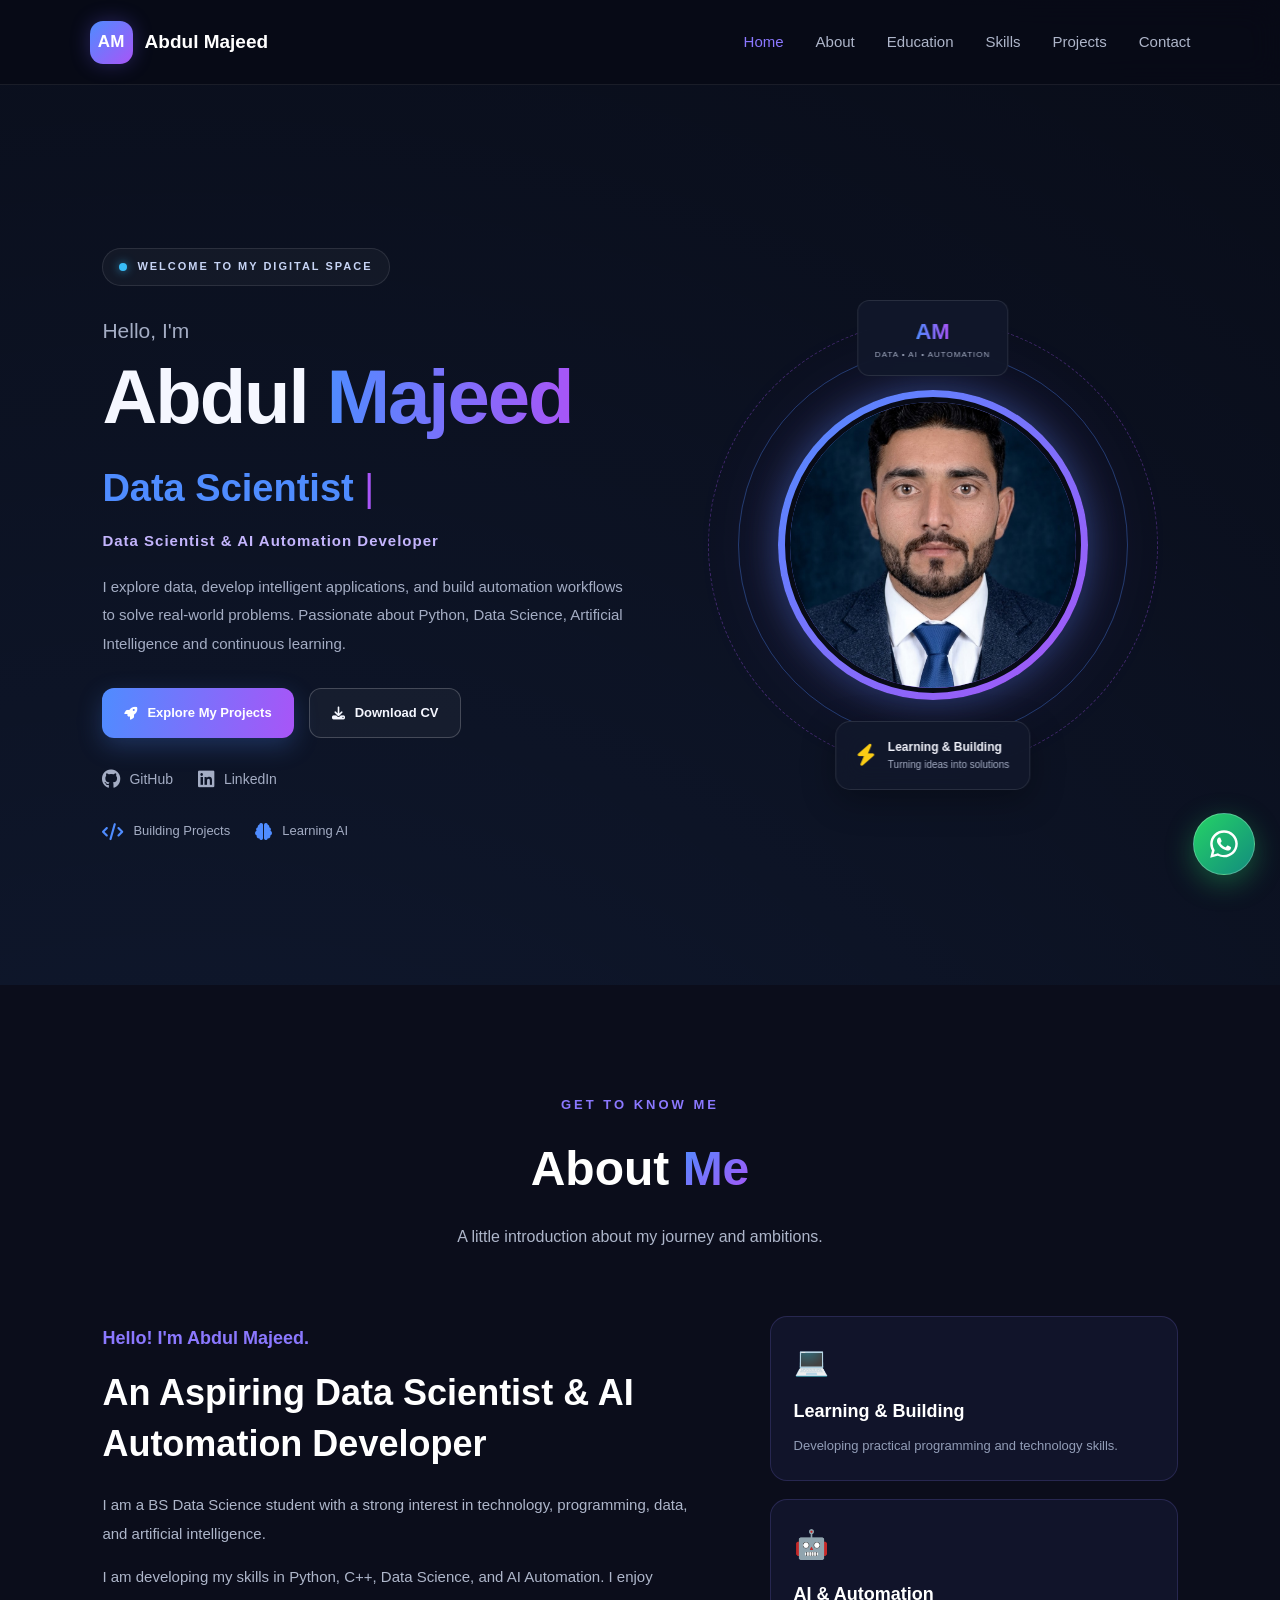
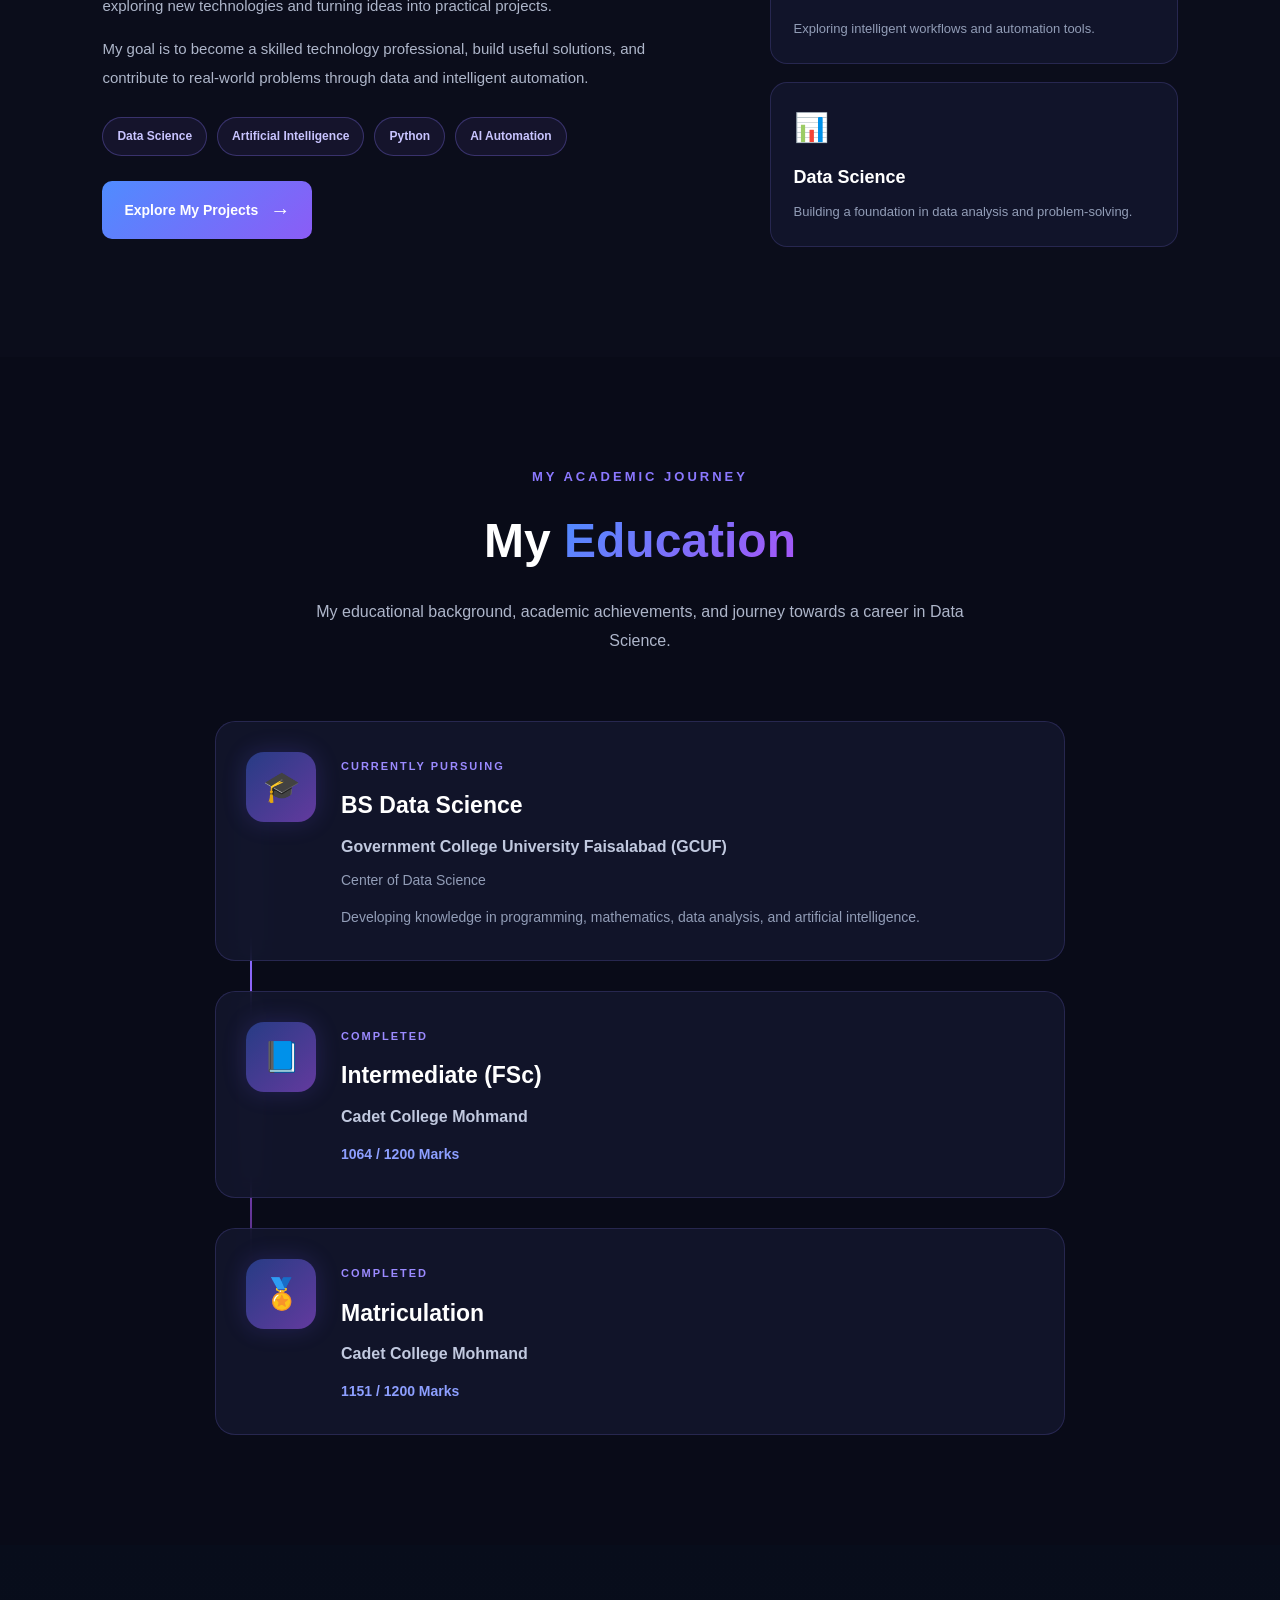
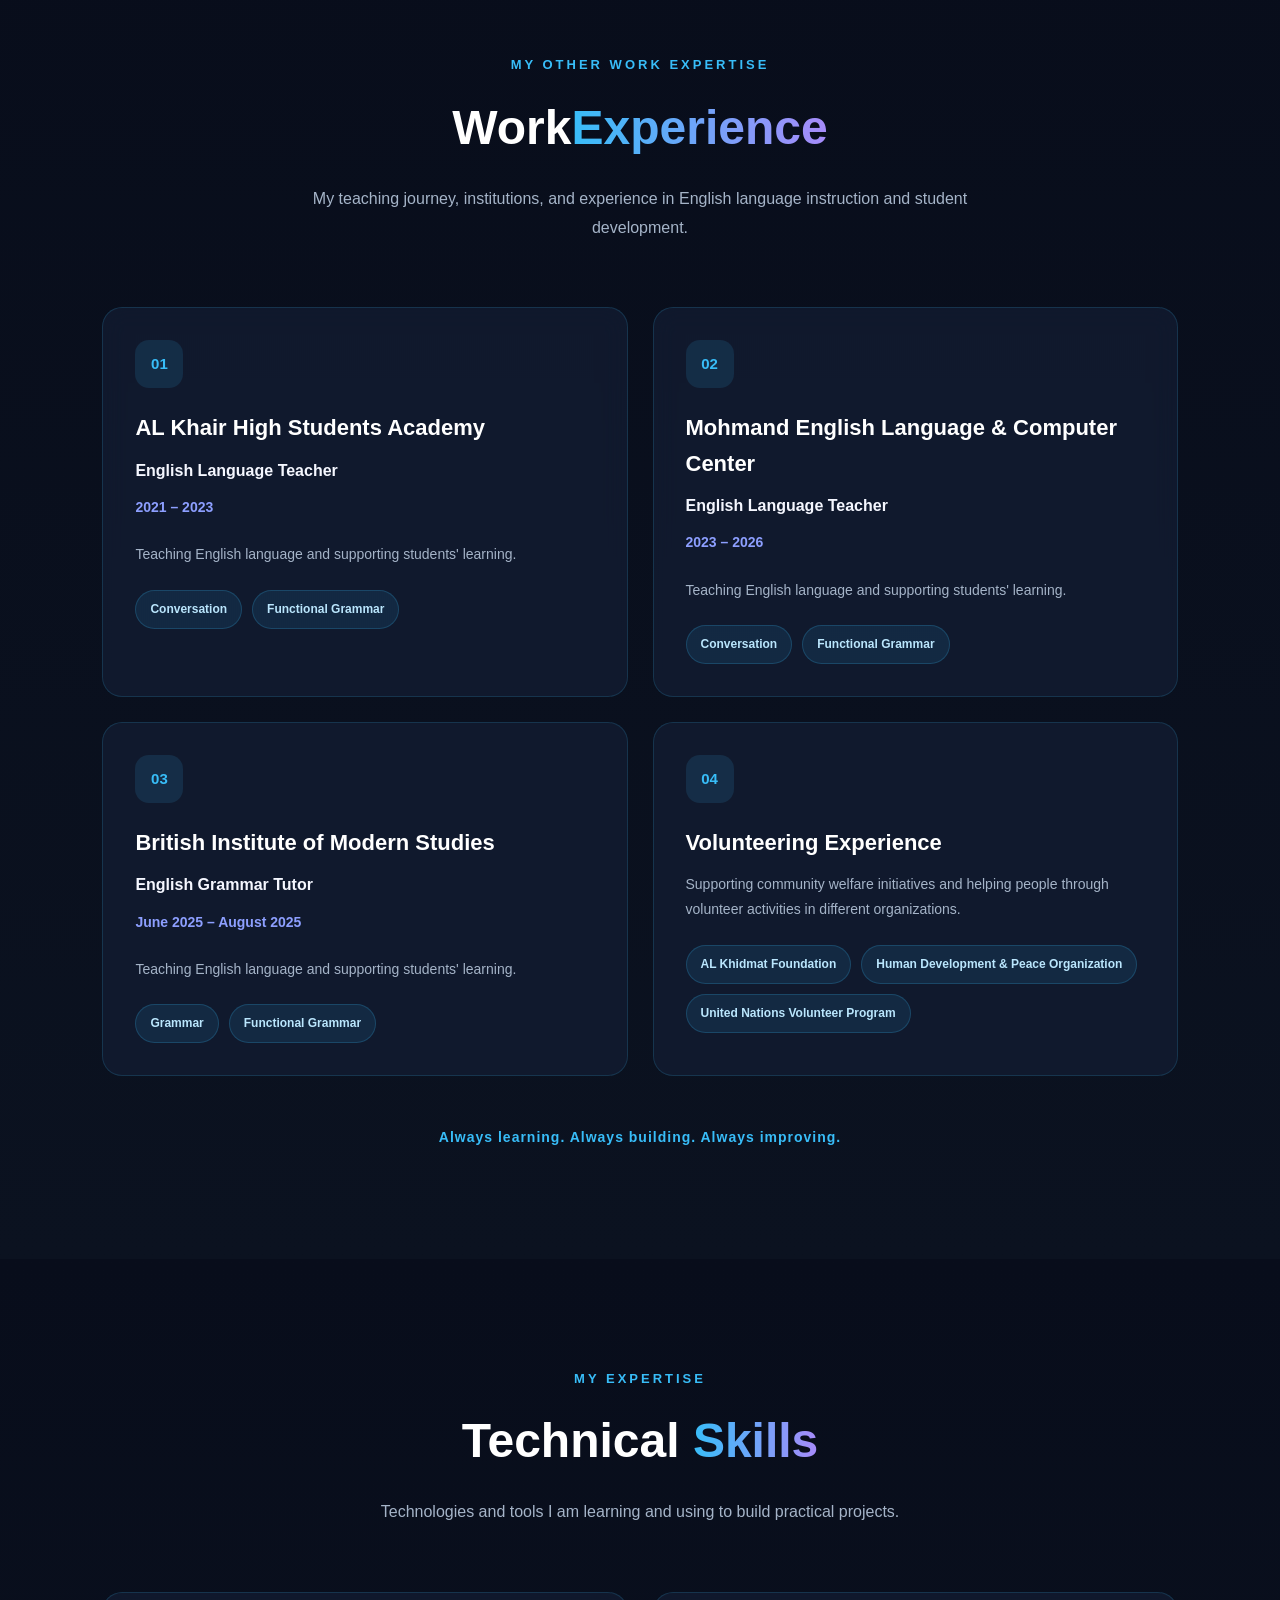
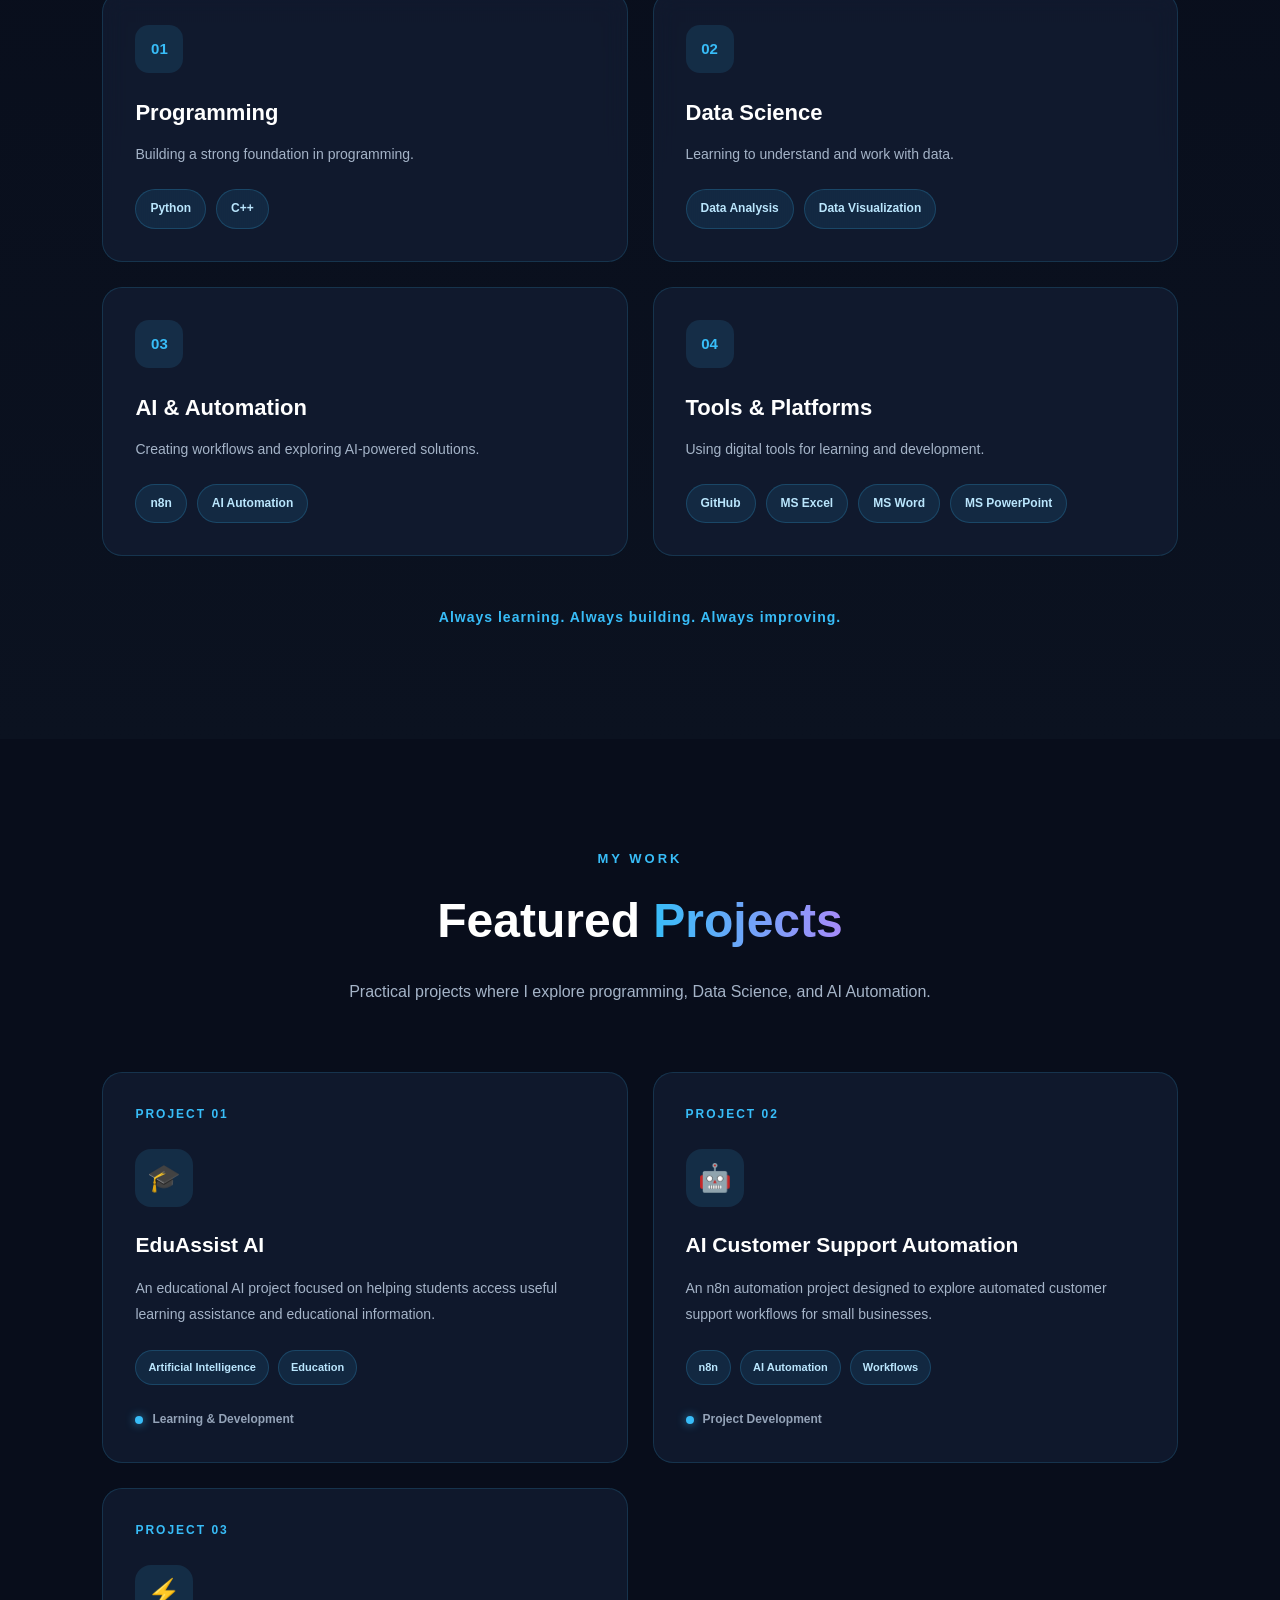
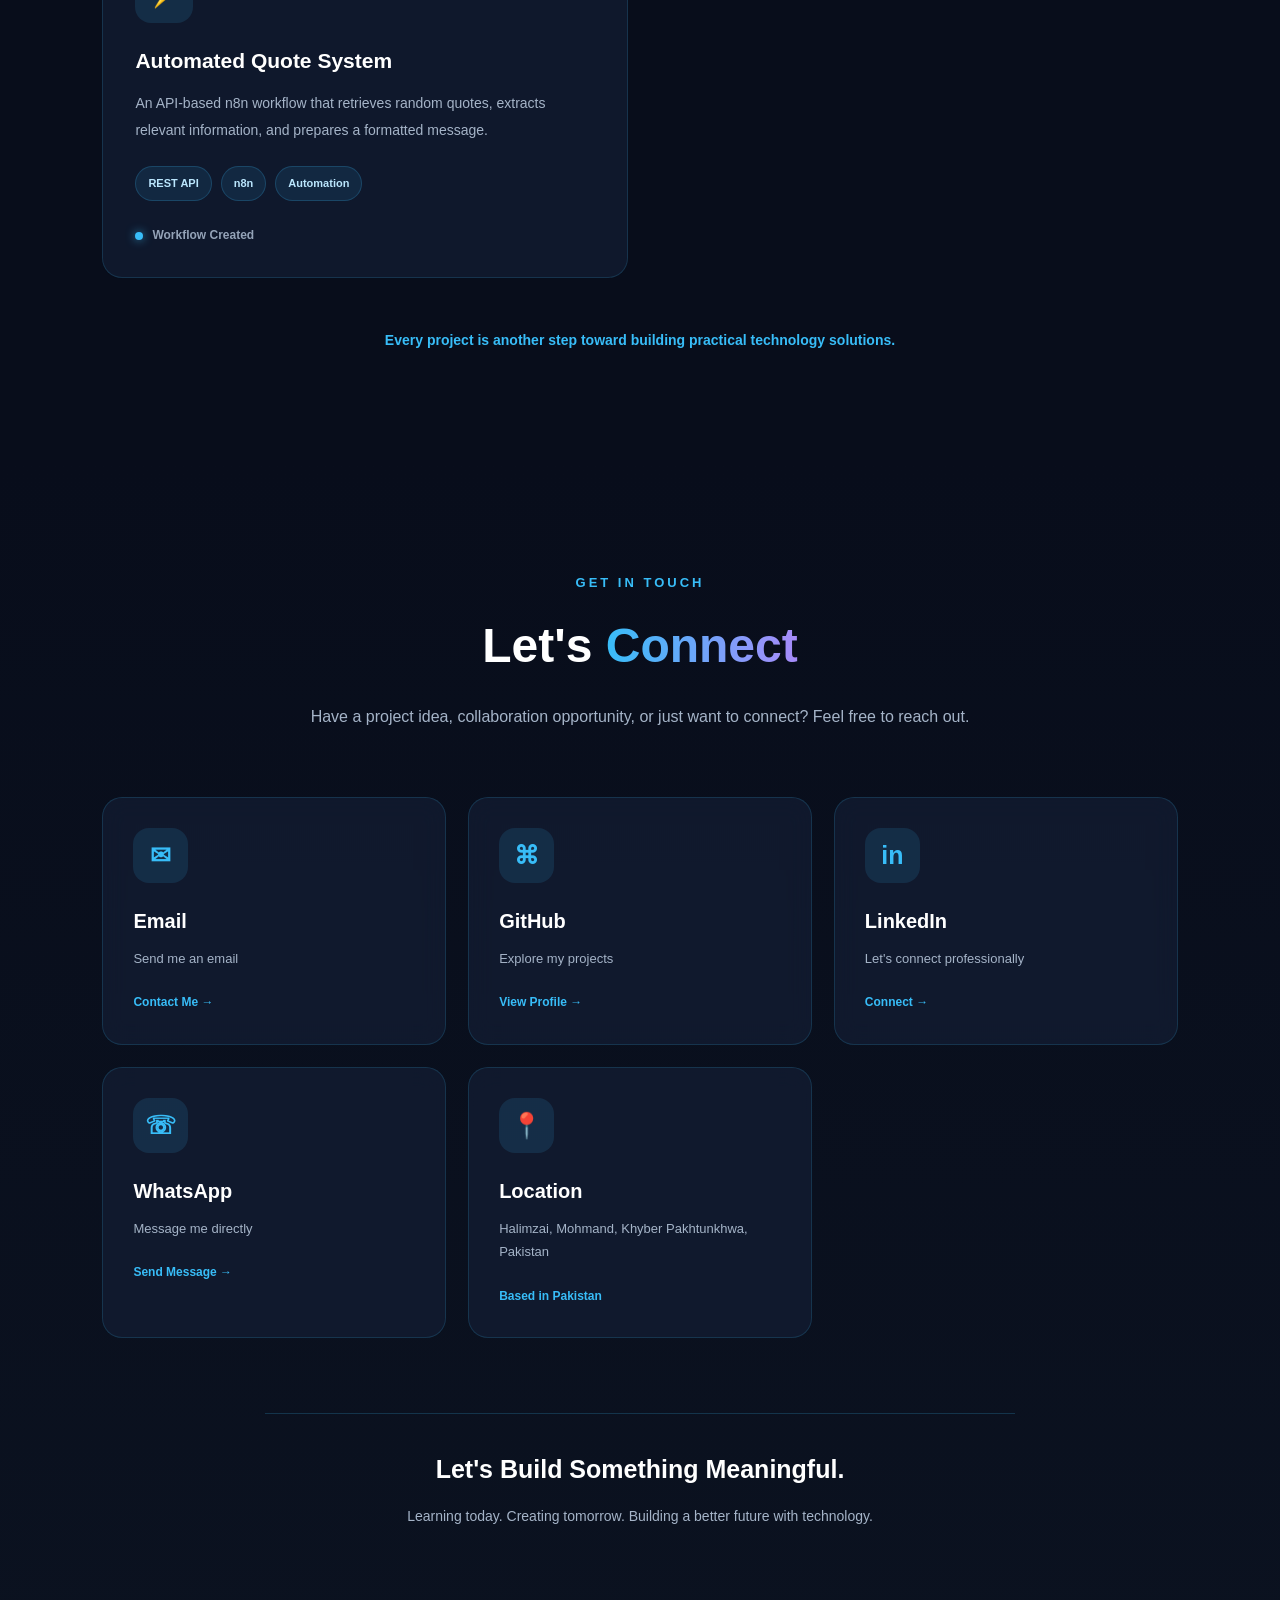
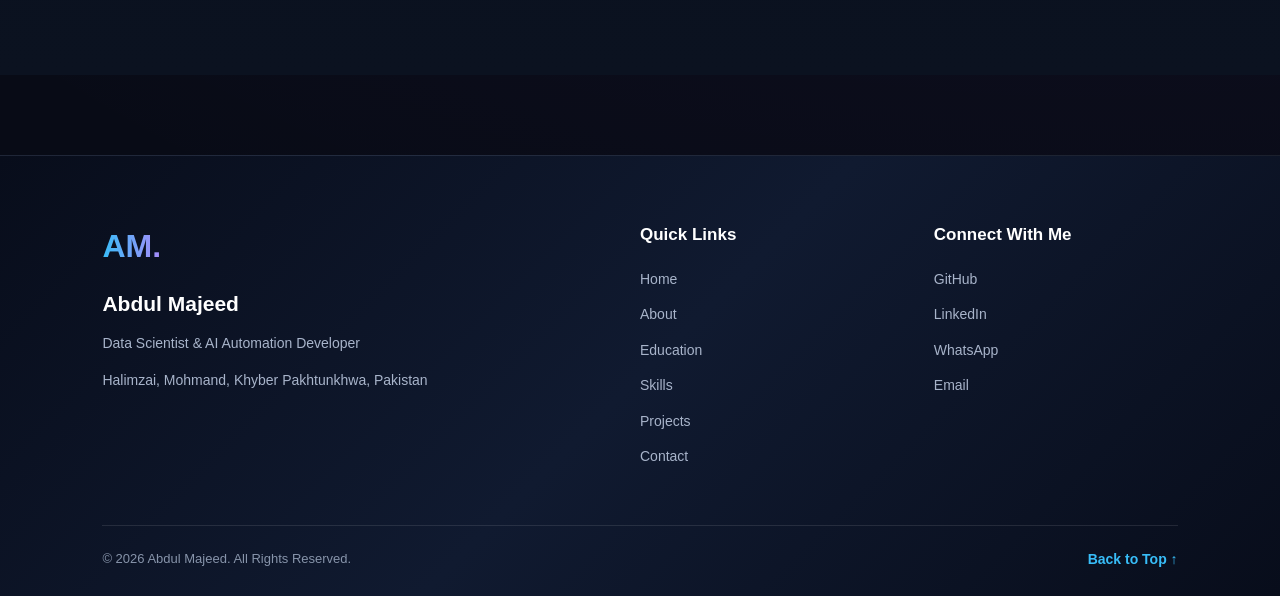
==== index.html @ 527e1ab5 "Revise skill icons and volunteering experience section Updated skill icons and modified volunteering" ====
<!DOCTYPE html>
<html lang="en">

<head>
    <!-- Set character encoding -->
    <meta charset="UTF-8">

    <!-- Enable responsive design on mobile devices -->
    <meta name="viewport" content="width=device-width, initial-scale=1.0">

    <!-- Website description for search engines -->
    <meta name="description" content="Abdul Majeed - Data Scientist and AI Automation Developer">

    <!-- Browser tab title -->
    <title>Abdul Majeed | Data Scientist & AI Automation Developer</title>

    <!-- Connect the external CSS stylesheet -->
    <link rel="stylesheet" href="style.css">

    <!-- Load Font Awesome icons -->
    <link rel="stylesheet"
    href="https://cdnjs.cloudflare.com/ajax/libs/font-awesome/6.5.2/css/all.min.css">
</head>

<body>

    <!-- =========================================
         PREMIUM HERO SECTION
    ========================================== -->

    
<!-- ========================================================
     PREMIUM NAVIGATION BAR
     ======================================================== -->
    
<nav class="navbar" id="navbar">

    <!-- Logo and personal brand -->
    <a href="#home" class="nav-logo">
        <span class="logo-mark">AM</span>
        <span class="logo-name">Abdul Majeed</span>
    </a>

    <!-- Main navigation links -->
    <div class="nav-links" id="navLinks">

        <a href="#home" class="nav-link active">Home</a>

        <a href="#about" class="nav-link">About</a>

        <a href="#education" class="nav-link">Education</a>

        <a href="#skills" class="nav-link">Skills</a>

        <a href="#projects" class="nav-link">Projects</a>

        <a href="#contact" class="nav-link">Contact</a>

    </div>

    <!-- Mobile menu button -->
    <button
        class="menu-toggle"
        id="menuToggle"
        aria-label="Open navigation menu"
        aria-expanded="false"
    >
        <span></span>
        <span></span>
        <span></span>
    </button>

</nav>

<section class="hero" id="home">

        <!-- LEFT SIDE: INTRODUCTION -->
        <div class="hero-content">

            <!-- Welcome message and status indicator -->
            <p class="eyebrow">
                <span class="status-dot"></span>
                WELCOME TO MY DIGITAL SPACE
            </p>

            <!-- Greeting -->
            <p class="hero-greeting">Hello, I'm</p>

            <!-- Main heading -->
            <h1>Abdul <span>Majeed</span></h1>

            <!-- Animated professional title -->
            <h2 class="hero-title">
                <span id="typing">Data Scientist</span>
                <span class="typing-cursor">|</span>
            </h2>

            <!-- Professional role -->
            <p class="hero-role">
                Data Scientist & AI Automation Developer
            </p>

            <!-- Professional introduction -->
            <p class="intro">
                I explore data, develop intelligent applications,
                and build automation workflows to solve real-world
                problems. Passionate about Python, Data Science,
                Artificial Intelligence and continuous learning.
            </p>

            <!-- Main action buttons -->
            <div class="hero-buttons">

                <!-- Navigate to projects -->
                <a href="#projects" class="btn primary">
                    <i class="fas fa-rocket"></i>
                    Explore My Projects
                </a>

                <!-- Download CV -->
                <a href="assets/Abdul_Majeed_CV.pdf"
                   download class="btn secondary">
                    <i class="fas fa-download"></i>
                    Download CV
                </a>

            </div>

            <!-- Social media links -->
            <div class="social-links">

                <!-- GitHub profile -->
                <a href="https://github.com/abdulmajeed147"
                   target="_blank" rel="noopener noreferrer"
                   aria-label="GitHub">
                    <i class="fab fa-github"></i>
                    GitHub
                </a>

                <!-- LinkedIn profile -->
                <a href="https://www.linkedin.com/in/abdul-majeed-724710310/"
                   target="_blank" rel="noopener noreferrer"
                   aria-label="LinkedIn">
                    <i class="fab fa-linkedin"></i>
                    LinkedIn
                </a>

            </div>

            <!-- Professional highlights -->
            <div class="hero-highlights">

                <!-- Project development highlight -->
                <div>
                    <i class="fas fa-code"></i>
                    <span>Building Projects</span>
                </div>

                <!-- AI learning highlight -->
                <div>
                    <i class="fas fa-brain"></i>
                    <span>Learning AI</span>
                </div>

            </div>

        </div>

        <!-- RIGHT SIDE: PROFILE VISUAL -->
        <div class="hero-visual">

            <!-- Decorative circular orbit effects -->
            <div class="orbit orbit-one"></div>
            <div class="orbit orbit-two"></div>

            <!-- Actual profile picture -->
            <div class="profile-avatar">
                <img
                    src="assets/Abdul_Majeed_Pro_pic.jpg"
                    alt="Abdul Majeed - Data Scientist and AI Automation Developer">
            </div>

            <!-- Floating information card -->
            <div class="floating-card">
                <i class="fas fa-bolt"></i>
                <div>
                    <strong>Learning & Building</strong>
                    <small>Turning ideas into solutions</small>
                </div>
            </div>

            <!-- Decorative identity card -->
            <div class="visual-tag">
                <span>AM</span>
                <small>DATA • AI • AUTOMATION</small>
            </div>

        </div>

    </section>

    <!-- =========================================
         END OF HERO SECTION
    ========================================== -->

    <!-- Load JavaScript interactions -->
    <script src="script.js"></script>


<!-- ========================================================
     EDUCATION SECTION
     ======================================================== -->

<!-- ========================================================
     ABOUT ME SECTION
     ======================================================== -->
<section class="about-section" id="about">

    <!-- About section heading -->
    <div class="section-heading">

        <p class="section-eyebrow">GET TO KNOW ME</p>

        <h2>About <span>Me</span></h2>

        <p>A little introduction about my journey and ambitions.</p>

    </div>

    <!-- About section content -->
    <div class="about-container">

        <!-- Personal introduction -->
        <div class="about-content">

            <p class="about-greeting">
                Hello! I'm Abdul Majeed.
            </p>

            <h3>
                An Aspiring Data Scientist
                & AI Automation Developer
            </h3>

            <p class="about-description">
                I am a BS Data Science student with a strong
                interest in technology, programming, data,
                and artificial intelligence.
            </p>

            <p class="about-description">
                I am developing my skills in Python, C++,
                Data Science, and AI Automation. I enjoy
                exploring new technologies and turning
                ideas into practical projects.
            </p>

            <p class="about-description">
                My goal is to become a skilled technology
                professional, build useful solutions, and
                contribute to real-world problems through
                data and intelligent automation.
            </p>

            <!-- Personal interests -->
            <div class="about-interests">

                <span>Data Science</span>
                <span>Artificial Intelligence</span>
                <span>Python</span>
                <span>AI Automation</span>

            </div>

            <!-- About section button -->
            <a href="#projects" class="about-button">
                Explore My Projects
                <span>→</span>
            </a>

        </div>

        <!-- About highlights -->
        <div class="about-highlights">

            <div class="highlight-card">
                <span class="highlight-icon">💻</span>
                <h4>Learning & Building</h4>
                <p>Developing practical programming and technology skills.</p>
            </div>

            <div class="highlight-card">
                <span class="highlight-icon">🤖</span>
                <h4>AI & Automation</h4>
                <p>Exploring intelligent workflows and automation tools.</p>
            </div>

            <div class="highlight-card">
                <span class="highlight-icon">📊</span>
                <h4>Data Science</h4>
                <p>Building a foundation in data analysis and problem-solving.</p>
            </div>

        </div>

    </div>

</section>

<section class="education-section" id="education">

    <!-- Education section heading -->
    <div class="section-heading">

        <p class="section-eyebrow">MY ACADEMIC JOURNEY</p>

        <h2>My <span>Education</span></h2>

        <p>
            My educational background, academic achievements,
            and journey towards a career in Data Science.
        </p>

    </div>

    <!-- All educational qualifications in one timeline -->
    <div class="education-timeline">

        <!-- University education -->
        <div class="education-card">

            <div class="education-icon">🎓</div>

            <div class="education-details">

                <span class="education-status">
                    CURRENTLY PURSUING
                </span>

                <h3>BS Data Science</h3>

                <h4>
                    Government College University Faisalabad (GCUF)
                </h4>

                <p>Center of Data Science</p>

                <p class="education-description">
                    Developing knowledge in programming,
                    mathematics, data analysis, and artificial
                    intelligence.
                </p>

            </div>

        </div>

        <!-- Intermediate education -->
        <div class="education-card">

            <div class="education-icon">📘</div>

            <div class="education-details">

                <span class="education-status">COMPLETED</span>

                <h3>Intermediate (FSc)</h3>

                <h4>Cadet College Mohmand</h4>

                <p class="education-marks">
                    1064 / 1200 Marks
                </p>

            </div>

        </div>

        <!-- Matriculation education -->
        <div class="education-card">

            <div class="education-icon">🏅</div>

            <div class="education-details">

                <span class="education-status">COMPLETED</span>

                <h3>Matriculation</h3>

                <h4>Cadet College Mohmand</h4>

                <p class="education-marks">
                    1151 / 1200 Marks
                </p>

            </div>

        </div>

    </div>

</section>


<!-- =========================================================
     MY OTHER WORK EXPERIENCE
     ========================================================= -->

<section class="skills-section" id="skills">

    <!-- Section heading -->
    <div class="section-heading">
        <p class="section-eyebrow">MY OTHER WORK EXPERTISE</p>
        <h2>Work<span>Experience</span></h2>
        <p>
            My teaching journey, institutions, and experience in English language instruction and student development.
        </p>
    </div>

    <!-- Skills container -->
    <div class="skills-container">

        <!-- AL Khair High Students Academy -->
        <div class="skill-card">
            <div class="skill-icon">01</div>
            <h3>AL Khair High Students Academy</h3>
            <h4>English Language Teacher</h4>
            <p class="education-marks">
                    2021 – 2023
            </p>
             <p>Teaching English language and supporting students' learning.</p>
            <div class="skill-tags">
                <span>Conversation</span>
                <span>Functional Grammar</span>
            </div>
        </div>

        <!-- Mohmand English Language & Computer Center-->
        <div class="skill-card">
            <div class="skill-icon">02</div>
            <h3>Mohmand English Language & Computer Center</h3>
            <h4>English Language Teacher</h4>
            <p class="education-marks">
                    2023 – 2026
            </p>
             <p>Teaching English language and supporting students' learning.</p>
            <div class="skill-tags">
                <span>Conversation</span>
                <span>Functional Grammar</span>
            </div>
        </div>

        <!-- British Institute of Modern Studies -->
        <div class="skill-card">
            <div class="skill-icon">03</div>
            <h3>British Institute of Modern Studies</h3>
            <h4>English Grammar Tutor</h4>
            <p class="education-marks">
                   June 2025 – August 2025
            </p>
             <p>Teaching English language and supporting students' learning.</p>
            <div class="skill-tags">
                <span>Grammar</span>
                <span>Functional Grammar</span>
            </div>
        </div>

        <!-- Volunteering Work Experience-->
        <div class="skill-card">
            <div class="skill-icon">04</div>
            <h3>Volunteering Experience</h3>
            <p>Supporting community welfare initiatives and helping people through volunteer activities in different organizations.</p>

            <div class="skill-tags">
                <span>AL Khidmat Foundation</span>
                <span>Human Development & Peace Organization</span>
                <span>United Nations Volunteer Program</span>
            </div>
        </div>

    </div>

    <!-- Learning statement -->
    <p class="skills-note">
        Always learning. Always building. Always improving.
    </p>

</section>

    <!-- =========================================================
     PREMIUM SKILLS SECTION
     ========================================================= -->

<section class="skills-section" id="skills">

    <!-- Section heading -->
    <div class="section-heading">
        <p class="section-eyebrow">MY EXPERTISE</p>
        <h2>Technical <span>Skills</span></h2>
        <p>
            Technologies and tools I am learning and using
            to build practical projects.
        </p>
    </div>

    <!-- Skills container -->
    <div class="skills-container">

        <!-- Programming skills -->
        <div class="skill-card">
            <div class="skill-icon">01</div>
            <h3>Programming</h3>
            <p>Building a strong foundation in programming.</p>

            <div class="skill-tags">
                <span>Python</span>
                <span>C++</span>
            </div>
        </div>

        <!-- Data Science skills -->
        <div class="skill-card">
            <div class="skill-icon">02</div>
            <h3>Data Science</h3>
            <p>Learning to understand and work with data.</p>

            <div class="skill-tags">
                <span>Data Analysis</span>
                <span>Data Visualization</span>
            </div>
        </div>

        <!-- AI and Automation skills -->
        <div class="skill-card">
            <div class="skill-icon">03</div>
            <h3>AI & Automation</h3>
            <p>Creating workflows and exploring AI-powered solutions.</p>

            <div class="skill-tags">
                <span>n8n</span>
                <span>AI Automation</span>
            </div>
        </div>

        <!-- Tools and platforms -->
        <div class="skill-card">
            <div class="skill-icon">04</div>
            <h3>Tools & Platforms</h3>
            <p>Using digital tools for learning and development.</p>

            <div class="skill-tags">
                <span>GitHub</span>
                <span>MS Excel</span>
                <span>MS Word</span>
                <span>MS PowerPoint</span>
            </div>
        </div>

    </div>

    <!-- Learning statement -->
    <p class="skills-note">
        Always learning. Always building. Always improving.
    </p>

</section>


<!-- =========================================================
     PREMIUM PROJECTS SECTION
     ========================================================= -->

<section class="projects-section" id="projects">

    <!-- Section heading -->
    <div class="section-heading">
        <p class="section-eyebrow">MY WORK</p>

        <h2>Featured <span>Projects</span></h2>

        <p>
            Practical projects where I explore programming,
            Data Science, and AI Automation.
        </p>
    </div>

    <!-- Projects container -->
    <div class="projects-container">

        <!-- Project 1: EduAssist AI -->
        <div class="project-card">

            <div class="project-number">PROJECT 01</div>

            <div class="project-icon">🎓</div>

            <h3>EduAssist AI</h3>

            <p>
                An educational AI project focused on helping
                students access useful learning assistance
                and educational information.
            </p>

            <div class="project-tags">
                <span>Artificial Intelligence</span>
                <span>Education</span>
            </div>

            <div class="project-status">
                <span class="status-dot"></span>
                Learning & Development
            </div>

        </div>

        <!-- Project 2: AI Customer Support Automation -->
        <div class="project-card">

            <div class="project-number">PROJECT 02</div>

            <div class="project-icon">🤖</div>

            <h3>AI Customer Support Automation</h3>

            <p>
                An n8n automation project designed to explore
                automated customer support workflows
                for small businesses.
            </p>

            <div class="project-tags">
                <span>n8n</span>
                <span>AI Automation</span>
                <span>Workflows</span>
            </div>

            <div class="project-status">
                <span class="status-dot"></span>
                Project Development
            </div>

        </div>

        <!-- Project 3: Automated Quote System -->
        <div class="project-card">

            <div class="project-number">PROJECT 03</div>

            <div class="project-icon">⚡</div>

            <h3>Automated Quote System</h3>

            <p>
                An API-based n8n workflow that retrieves
                random quotes, extracts relevant information,
                and prepares a formatted message.
            </p>

            <div class="project-tags">
                <span>REST API</span>
                <span>n8n</span>
                <span>Automation</span>
            </div>

            <div class="project-status">
                <span class="status-dot"></span>
                Workflow Created
            </div>

        </div>

    </div>

    <!-- Projects closing statement -->
    <p class="projects-note">
        Every project is another step toward building
        practical technology solutions.
    </p>

</section>


<!-- =========================================================
     PREMIUM CONTACT SECTION
     ========================================================= -->

<section class="contact-section" id="contact">

    <!-- Contact heading -->
    <div class="section-heading">
        <p class="section-eyebrow">GET IN TOUCH</p>

        <h2>Let's <span>Connect</span></h2>

        <p>
            Have a project idea, collaboration opportunity,
            or just want to connect? Feel free to reach out.
        </p>
    </div>

    <!-- Contact cards container -->
    <div class="contact-container">

        <!-- Email contact -->
        <a href="mailto:abdulmajeed147@gmail.com"
           class="contact-card">

            <div class="contact-icon">✉</div>
            <h3>Email</h3>
            <p>Send me an email</p>
            <span class="contact-action">Contact Me →</span>

        </a>

        <!-- GitHub contact -->
        <a href="https://github.com/abdulmajeed147"
           class="contact-card"
           target="_blank"
           rel="noopener noreferrer">

            <div class="contact-icon">⌘</div>
            <h3>GitHub</h3>
            <p>Explore my projects</p>
            <span class="contact-action">View Profile →</span>

        </a>

        <!-- LinkedIn contact -->
        <a href="https://www.linkedin.com/in/abdul-majeed-724710310/"
           class="contact-card"
           target="_blank"
           rel="noopener noreferrer">

            <div class="contact-icon">in</div>
            <h3>LinkedIn</h3>
            <p>Let's connect professionally</p>
            <span class="contact-action">Connect →</span>

        </a>

        <!-- WhatsApp contact -->
        <a href="https://wa.me/923423309715"
           class="contact-card"
           target="_blank"
           rel="noopener noreferrer">

            <div class="contact-icon">☏</div>
            <h3>WhatsApp</h3>
            <p>Message me directly</p>
            <span class="contact-action">Send Message →</span>

        </a>

        <!-- Location information -->
        <div class="contact-card location-card">

            <div class="contact-icon">📍</div>
            <h3>Location</h3>
            <p>
                Halimzai, Mohmand,
                Khyber Pakhtunkhwa, Pakistan
            </p>
            <span class="contact-action">Based in Pakistan</span>

        </div>

    </div>

    <!-- Closing message -->
    <div class="contact-message">

        <h3>Let's Build Something Meaningful.</h3>

        <p>
            Learning today. Creating tomorrow.
            Building a better future with technology.
        </p>

    </div>

</section>


    <!-- FLOATING WHATSAPP BUTTON -->
    <!-- Opens Abdul Majeed's WhatsApp chat in a new tab. -->
    <a
        href="https://wa.me/923423309715"
        class="floating-whatsapp"
        target="_blank"
        rel="noopener noreferrer"
        aria-label="Chat with me on WhatsApp"
        title="Chat with me on WhatsApp"
    >

        <!-- Official-style WhatsApp speech bubble icon (SVG). -->
        <svg
            viewBox="0 0 32 32"
            xmlns="http://www.w3.org/2000/svg"
            aria-hidden="true"
        >
            <path
                fill="currentColor"
                d="M16 3C8.83 3 3 8.76 3 15.86
                c0 2.28.61 4.42 1.68 6.28L3 29l7.08-1.84
                a13.1 13.1 0 0 0 5.92 1.4
                c7.17 0 13-5.76 13-12.86
                C29 8.76 23.17 3 16 3zm0 23.39
                c-1.87 0-3.7-.5-5.3-1.46l-.38-.22
                -4.2 1.09 1.12-4.07-.25-.4
                a10.7 10.7 0 0 1-1.64-5.47
                C5.35 9.98 10.12 5.3 16 5.3
                c5.88 0 10.65 4.68 10.65 10.56
                0 5.87-4.77 10.53-10.65 10.53zm5.85-7.9
                c-.32-.16-1.9-.93-2.2-1.04
                -.3-.11-.52-.16-.74.16
                -.22.32-.84 1.04-1.03 1.26
                -.19.22-.38.24-.7.08
                -.32-.16-1.35-.49-2.57-1.55
                -.95-.83-1.59-1.86-1.78-2.18
                -.19-.32-.02-.49.14-.65
                .15-.15.32-.38.48-.57
                .16-.19.21-.32.32-.54
                .11-.22.05-.41-.03-.57
                -.08-.16-.73-1.74-1-2.38
                -.27-.63-.54-.54-.73-.55
                h-.62c-.22 0-.57.08-.87.41
                -.3.33-1.14 1.11-1.14 2.69
                0 1.58 1.17 3.1 1.33 3.31
                .16.22 2.3 3.5 5.57 4.91
                .78.34 1.39.55 1.86.7
                .78.25 1.49.22 2.05.13
                .63-.09 1.9-.77 2.17-1.52
                .27-.75.27-1.39.19-1.52
                -.08-.14-.3-.22-.62-.38z"
            />
        </svg>

    </a>
    

    <!-- PREMIUM PORTFOLIO FOOTER -->
    <footer class="premium-footer">

        <!-- Main footer content -->
        <div class="footer-container">

            <!-- Personal branding -->
            <div class="footer-brand">
                <a href="#home" class="footer-logo">AM.</a>

                <h3>Abdul Majeed</h3>

                <p>
                    Data Scientist &amp; AI Automation Developer
                </p>

                <p class="footer-location">
                    Halimzai, Mohmand, Khyber Pakhtunkhwa, Pakistan
                </p>
            </div>

            <!-- Quick navigation links -->
            <div class="footer-links">
                <h4>Quick Links</h4>

                <a href="#home">Home</a>
                <a href="#about">About</a>
                <a href="#education">Education</a>
                <a href="#skills">Skills</a>
                <a href="#projects">Projects</a>
                <a href="#contact">Contact</a>
            </div>

            <!-- Social media and contact links -->
            <div class="footer-social">
                <h4>Connect With Me</h4>

                <a
                    href="https://github.com/abdulmajeed147"
                    target="_blank"
                    rel="noopener noreferrer"
                >
                    GitHub
                </a>

                <a
                    href="https://www.linkedin.com/in/abdul-majeed-724710310/"
                    target="_blank"
                    rel="noopener noreferrer"
                >
                    LinkedIn
                </a>

                <a
                    href="https://wa.me/923423309715"
                    target="_blank"
                    rel="noopener noreferrer"
                >
                    WhatsApp
                </a>

                <a href="mailto:abdulmajeed147@gmail.com">
                    Email
                </a>
            </div>

        </div>

        <!-- Footer bottom copyright area -->
        <div class="footer-bottom">

            <p>
                &copy; <span id="currentYear">2026</span>
                Abdul Majeed. All Rights Reserved.
            </p>

            <!-- Back to top navigation -->
            <a href="#home" class="back-to-top">
                Back to Top ↑
            </a>

        </div>

    </footer>
    
</body>
</html>
---- style.css ----
/* ============================================================
   GLOBAL DESIGN VARIABLES
============================================================ */

:root {
    --background: #080b16;
    --surface: #11182b;
    --primary: #4f8cff;
    --secondary: #a855f7;
    --text: #f5f7ff;
    --muted: #a4adc4;
    --border: rgba(255, 255, 255, 0.10);
}

/* ============================================================
   GLOBAL RESET AND PAGE BACKGROUND
============================================================ */

* {
    margin: 0;
    padding: 0;
    box-sizing: border-box;
}

html {
    scroll-behavior: smooth;
}

body {
    min-height: 100vh;
    font-family: 'Poppins', sans-serif;
    color: var(--text);
    background:
        radial-gradient(circle at 15% 20%, rgba(79, 140, 255, 0.13), transparent 32%),
        radial-gradient(circle at 85% 75%, rgba(168, 85, 247, 0.12), transparent 30%),
        var(--background);
    overflow-x: hidden;
    line-height: 1.6;
}

/* ============================================================
   LINKS AND IMAGES
============================================================ */

a {
    color: inherit;
    text-decoration: none;
}

img {
    display: block;
    max-width: 100%;
}

/* ============================================================
   HERO MAIN LAYOUT
============================================================ */

.hero {
    width: 100%;
    min-height: 100vh;
    max-width: 1450px;
    margin: auto;
    padding: 100px 8% 80px;
    display: flex;
    align-items: center;
    justify-content: space-between;
    gap: 60px;
    position: relative;
}

/* ============================================================
   LEFT INTRODUCTION CONTENT
============================================================ */

.hero-content {
    flex: 1;
    max-width: 650px;
    position: relative;
    z-index: 2;
}

.eyebrow {
    display: inline-flex;
    align-items: center;
    gap: 10px;
    padding: 9px 16px;
    margin-bottom: 28px;
    border: 1px solid var(--border);
    border-radius: 30px;
    background: rgba(255, 255, 255, 0.035);
    color: #c7d4f5;
    font-size: 11px;
    font-weight: 600;
    letter-spacing: 2px;
}

.status-dot {
    width: 8px;
    height: 8px;
    display: inline-block;
    border-radius: 50%;
    background: #42e6a4;
    box-shadow: 0 0 12px #42e6a4;
    animation: pulse 2s infinite;
}

.hero-greeting {
    color: var(--muted);
    font-size: 21px;
    margin-bottom: 5px;
}

.hero h1 {
    font-size: clamp(45px, 6vw, 76px);
    font-weight: 800;
    line-height: 1.15;
    letter-spacing: -2px;
}

.hero h1 span {
    background: linear-gradient(90deg, var(--primary), var(--secondary));
    -webkit-background-clip: text;
    background-clip: text;
    color: transparent;
}

.hero-title {
    margin-top: 18px;
    margin-bottom: 10px;
    font-size: clamp(24px, 3.2vw, 38px);
    font-weight: 700;
    color: var(--primary);
}

.typing-cursor {
    color: var(--secondary);
    font-weight: 400;
    animation: blink 0.8s infinite;
}

.hero-role {
    font-size: 15px;
    font-weight: 600;
    color: #c4b5fd;
    letter-spacing: 1px;
    margin-bottom: 20px;
}

.intro {
    max-width: 570px;
    color: var(--muted);
    font-size: 15px;
    line-height: 1.9;
    margin-bottom: 30px;
}

/* ============================================================
   HERO BUTTONS
============================================================ */

.hero-buttons {
    display: flex;
    align-items: center;
    flex-wrap: wrap;
    gap: 15px;
    margin-bottom: 30px;
}

.btn {
    min-height: 50px;
    padding: 13px 22px;
    display: inline-flex;
    align-items: center;
    justify-content: center;
    gap: 10px;
    border-radius: 12px;
    font-size: 13px;
    font-weight: 600;
    transition: 0.3s ease;
}

.btn.primary {
    background: linear-gradient(100deg, var(--primary), var(--secondary));
    color: white;
    box-shadow: 0 8px 25px rgba(79, 140, 255, 0.25);
}

.btn.secondary {
    border: 1px solid rgba(255, 255, 255, 0.2);
    background: rgba(255, 255, 255, 0.04);
    color: var(--text);
}

.btn:hover {
    transform: translateY(-4px);
}

.btn.primary:hover {
    box-shadow: 0 12px 35px rgba(79, 140, 255, 0.4);
}

.btn.secondary:hover {
    border-color: var(--primary);
    background: rgba(79, 140, 255, 0.12);
}

/* ============================================================
   SOCIAL LINKS AND HIGHLIGHTS
============================================================ */

.social-links {
    display: flex;
    align-items: center;
    gap: 25px;
    margin-bottom: 30px;
}

.social-links a {
    display: inline-flex;
    align-items: center;
    gap: 9px;
    color: var(--muted);
    font-size: 14px;
    font-weight: 500;
    transition: 0.3s ease;
}

.social-links a i {
    font-size: 19px;
}

.social-links a:hover {
    color: var(--primary);
    transform: translateY(-3px);
}

.hero-highlights {
    display: flex;
    flex-wrap: wrap;
    gap: 25px;
}

.hero-highlights div {
    display: flex;
    align-items: center;
    gap: 10px;
    color: var(--muted);
    font-size: 13px;
}

.hero-highlights i {
    color: var(--primary);
    font-size: 17px;
}

/* ============================================================
   RIGHT PROFILE VISUAL
============================================================ */

.hero-visual {
    flex: 1;
    min-width: 280px;
    max-width: 490px;
    height: 490px;
    display: flex;
    align-items: center;
    justify-content: center;
    position: relative;
}

/* ============================================================
   PROFILE PHOTO
============================================================ */

.profile-avatar {
    width: 310px;
    height: 310px;
    padding: 7px;
    border-radius: 50%;
    background: linear-gradient(135deg, var(--primary), var(--secondary));
    box-shadow:
        0 0 35px rgba(79, 140, 255, 0.35),
        0 0 85px rgba(168, 85, 247, 0.15);
    position: relative;
    z-index: 2;
}

.profile-avatar img {
    width: 100%;
    height: 100%;
    object-fit: cover;
    object-position: center;
    border-radius: 50%;
    border: 5px solid var(--background);
}

/* ============================================================
   DECORATIVE ORBIT CIRCLES
============================================================ */

.orbit {
    position: absolute;
    border-radius: 50%;
    pointer-events: none;
}

.orbit-one {
    width: 390px;
    height: 390px;
    border: 1px solid rgba(79, 140, 255, 0.35);
    animation: rotate 18s linear infinite;
}

.orbit-two {
    width: 450px;
    height: 450px;
    border: 1px dashed rgba(168, 85, 247, 0.35);
    animation: rotate-reverse 25s linear infinite;
}

/* ============================================================
   FLOATING INFORMATION BOXES
   Keep both boxes outside the face area.
============================================================ */

.floating-card {
    position: absolute;

    /* Center the Learning & Building card below the photo. */
    left: 50%;
    right: auto;
    top: auto;
    bottom: 0;

    transform: translateX(-50%);

    display: flex;
    align-items: center;
    gap: 13px;
    padding: 16px 20px;
    border: 1px solid var(--border);
    border-radius: 15px;
    background: rgba(17, 24, 43, 0.95);
    backdrop-filter: blur(15px);
    box-shadow: 0 10px 35px rgba(0, 0, 0, 0.3);
    z-index: 3;

    /* Animate vertically without changing the horizontal centering. */
    animation: float-card 4s ease-in-out infinite;
}

.floating-card > i {
    color: #facc15;
    font-size: 22px;
}

.floating-card strong {
    display: block;
    color: var(--text);
    font-size: 12px;
}

.floating-card small {
    display: block;
    color: var(--muted);
    font-size: 10px;
}

.visual-tag {
    position: absolute;

    /* Center the AM identity card above the photo. */
    left: 50%;
    right: auto;
    top: 0;
    bottom: auto;

    transform: translateX(-50%);

    padding: 13px 17px;
    display: flex;
    flex-direction: column;
    align-items: center;
    border: 1px solid var(--border);
    border-radius: 12px;
    background: rgba(17, 24, 43, 0.95);
    backdrop-filter: blur(12px);
    z-index: 3;
}

.visual-tag span {
    font-size: 22px;
    font-weight: 800;
    background: linear-gradient(90deg, var(--primary), var(--secondary));
    -webkit-background-clip: text;
    background-clip: text;
    color: transparent;
}

.visual-tag small {
    color: var(--muted);
    font-size: 8px;
    letter-spacing: 1px;
}

/* ============================================================
   ANIMATIONS
============================================================ */

@keyframes blink {
    50% { opacity: 0; }
}

@keyframes pulse {
    0%, 100% {
        opacity: 1;
        transform: scale(1);
    }
    50% {
        opacity: 0.5;
        transform: scale(0.8);
    }
}

/* This animation preserves the horizontal centering. */
@keyframes float-card {
    0%, 100% {
        transform: translate(-50%, 0);
    }
    50% {
        transform: translate(-50%, -8px);
    }
}

@keyframes rotate {
    from { transform: rotate(0deg); }
    to { transform: rotate(360deg); }
}

@keyframes rotate-reverse {
    from { transform: rotate(360deg); }
    to { transform: rotate(0deg); }
}

/* ============================================================
   TABLET RESPONSIVE DESIGN
============================================================ */

@media (max-width: 1000px) {
    .hero {
        padding-left: 5%;
        padding-right: 5%;
        gap: 30px;
    }

    .profile-avatar {
        width: 260px;
        height: 260px;
    }

    .orbit-one {
        width: 330px;
        height: 330px;
    }

    .orbit-two {
        width: 380px;
        height: 380px;
    }

    .hero-visual {
        height: 420px;
    }
}

/* ============================================================
   MOBILE RESPONSIVE DESIGN
============================================================ */

@media (max-width: 700px) {
    .hero {
        min-height: auto;
        padding: 85px 7% 70px;
        flex-direction: column;
        align-items: center;
        text-align: center;
        gap: 60px;
    }

    .hero-content {
        width: 100%;
    }

    .eyebrow {
        font-size: 9px;
        letter-spacing: 1px;
    }

    .hero-greeting {
        font-size: 17px;
    }

    .hero h1 {
        font-size: 48px;
        letter-spacing: -1px;
    }

    .hero-title {
        font-size: 25px;
    }

    .hero-role {
        font-size: 12px;
    }

    .intro {
        font-size: 13px;
        margin-left: auto;
        margin-right: auto;
    }

    .hero-buttons {
        justify-content: center;
    }

    .btn {
        font-size: 11px;
        padding: 12px 15px;
    }

    .social-links {
        justify-content: center;
    }

    .hero-highlights {
        justify-content: center;
    }

    .hero-visual {
        width: 100%;
        min-width: 0;
        height: 390px;
    }

    .profile-avatar {
        width: 230px;
        height: 230px;
    }

    .orbit-one {
        width: 290px;
        height: 290px;
    }

    .orbit-two {
        width: 330px;
        height: 330px;
    }

    /* Keep the AM card above the portrait. */
    .visual-tag {
        top: 0;
    }

    /* Keep the Learning card below the portrait. */
    .floating-card {
        bottom: 0;
        padding: 12px;
        max-width: 90%;
    }
}

/* ============================================================
   SMALL MOBILE SCREEN SUPPORT
============================================================ */

@media (max-width: 380px) {
    .hero {
        padding-left: 5%;
        padding-right: 5%;
    }

    .hero h1 {
        font-size: 41px;
    }

    .hero-title {
        font-size: 21px;
    }

    .profile-avatar {
        width: 200px;
        height: 200px;
    }

    .orbit-one {
        width: 250px;
        height: 250px;
    }

    .orbit-two {
        width: 285px;
        height: 285px;
    }

    .hero-visual {
        height: 350px;
    }

    .floating-card {
        bottom: 0;
        max-width: 95%;
    }
}

/* ============================================================
   ACCESSIBILITY
============================================================ */

@media (prefers-reduced-motion: reduce) {
    *,
    *::before,
    *::after {
        animation-duration: 0.01ms !important;
        animation-iteration-count: 1 !important;
        scroll-behavior: auto !important;
    }
}




/* Give the profile area more vertical room on mobile. */
@media (max-width: 700px) {

    .hero-visual {
        height: 520px !important;
        min-height: 520px;
        overflow: visible;
        position: relative;
    }

    /* Keep the profile photograph centered. */
    .profile-avatar {
        position: relative;
        z-index: 2;
        flex-shrink: 0;
    }

    /* Place the AM card above the photograph. */
    .visual-tag {
        top: 0;
        left: 50%;
        right: auto;
        bottom: auto;
        z-index: 4;
    }

    /* Place the Learning card below the photograph. */
    .floating-card {
        bottom: 0;
        left: 50%;
        right: auto;
        top: auto;
        z-index: 4;
        max-width: 90%;
    }
}

/* Give extra room on very narrow Android screens too. */
@media (max-width: 380px) {

    .hero-visual {
        height: 520px !important;
        min-height: 520px;
    }

    .profile-avatar {
        width: 200px;
        height: 200px;
    }

    .floating-card {
        max-width: 95%;
    }
}




/* ============================================================
   PREMIUM NAVIGATION BAR
   ============================================================ */

/* Main navigation container */
.navbar {
    width: 100%;
    min-height: 85px;
    padding: 18px 7%;
    display: flex;
    align-items: center;
    justify-content: space-between;
    position: relative;
    z-index: 1000;
    background: rgba(8, 10, 22, 0.92);
    border-bottom: 1px solid rgba(255, 255, 255, 0.08);
    backdrop-filter: blur(15px);
}

/* Logo area */
.nav-logo {
    display: flex;
    align-items: center;
    gap: 12px;
    text-decoration: none;
}

/* Gradient AM logo */
.logo-mark {
    width: 43px;
    height: 43px;
    display: flex;
    align-items: center;
    justify-content: center;
    border-radius: 13px;
    color: white;
    font-size: 17px;
    font-weight: 800;
    background: linear-gradient(135deg, #4f8cff, #a855f7);
    box-shadow: 0 0 20px rgba(111, 90, 255, 0.3);
}

/* Name beside the logo */
.logo-name {
    color: #ffffff;
    font-size: 19px;
    font-weight: 700;
}

/* Desktop navigation links */
.nav-links {
    display: flex;
    align-items: center;
    gap: 32px;
}

/* Individual navigation links */
.nav-link {
    color: #aeb6ca;
    text-decoration: none;
    font-size: 15px;
    font-weight: 500;
    transition: color 0.3s ease;
}

/* Link hover and active effects */
.nav-link:hover,
.nav-link.active {
    color: #8b78ff;
}

/* Mobile menu button - hidden on desktop */
.menu-toggle {
    display: none;
    width: 42px;
    height: 42px;
    padding: 9px;
    flex-direction: column;
    justify-content: center;
    gap: 6px;
    border: 1px solid rgba(255, 255, 255, 0.15);
    border-radius: 10px;
    background: transparent;
    cursor: pointer;
}

/* Three lines of the mobile menu icon */
.menu-toggle span {
    width: 100%;
    height: 2px;
    display: block;
    border-radius: 5px;
    background: #ffffff;
}

/* ============================================================
   MOBILE NAVIGATION
   ============================================================ */

@media (max-width: 768px) {

    /* Reduce navigation spacing on mobile */
    .navbar {
        min-height: 75px;
        padding: 15px 5%;
    }

    /* Slightly reduce logo text size */
    .logo-name {
        font-size: 17px;
    }

    /* Display the mobile menu button */
    .menu-toggle {
        display: flex;
    }

    /* Hide the menu until the user opens it */
    .nav-links {
        display: none;
        position: absolute;
        top: 100%;
        left: 0;
        width: 100%;
        padding: 22px 5%;
        flex-direction: column;
        align-items: flex-start;
        gap: 22px;
        background: #0b0d1b;
        border-bottom: 1px solid rgba(255, 255, 255, 0.1);
    }

    /* Show menu when JavaScript adds the open class */
    .nav-links.open {
        display: flex;
    }

    /* Make mobile links easier to tap */
    .nav-link {
        width: 100%;
        font-size: 16px;
    }
}




/* ============================================================
   PREMIUM EDUCATION SECTION
   ============================================================ */

/* Main Education section */
.education-section {
    position: relative;
    width: 100%;
    padding: 110px 8%;
    background: #090b18;
    overflow: hidden;
}

/* Education section heading */
.education-section .section-heading {
    max-width: 700px;
    margin: 0 auto 65px;
    text-align: center;
}

/* Small heading above the title */
.education-section .section-eyebrow {
    color: #8b78ff;
    font-size: 13px;
    font-weight: 700;
    letter-spacing: 3px;
    margin-bottom: 15px;
}

/* Main Education title */
.education-section .section-heading h2 {
    color: #ffffff;
    font-size: clamp(32px, 5vw, 48px);
    font-weight: 800;
    margin-bottom: 18px;
}

/* Gradient text for Education */
.education-section .section-heading h2 span {
    background: linear-gradient(135deg, #4f8cff, #a855f7);
    -webkit-background-clip: text;
    background-clip: text;
    color: transparent;
}

/* Description under the title */
.education-section .section-heading > p:last-child {
    color: #aeb6ca;
    font-size: 16px;
    line-height: 1.8;
}

/* Timeline container */
.education-timeline {
    position: relative;
    max-width: 850px;
    margin: 0 auto;
    display: flex;
    flex-direction: column;
    gap: 30px;
}

/* Vertical timeline line */
.education-timeline::before {
    content: "";
    position: absolute;
    top: 35px;
    bottom: 35px;
    left: 35px;
    width: 2px;
    background: linear-gradient(
        to bottom,
        #4f8cff,
        #a855f7,
        transparent
    );
}

/* Individual education cards */
.education-card {
    position: relative;
    display: flex;
    align-items: flex-start;
    gap: 25px;
    padding: 30px;
    background: rgba(19, 23, 45, 0.85);
    border: 1px solid rgba(139, 120, 255, 0.18);
    border-radius: 20px;
    backdrop-filter: blur(12px);
    transition: transform 0.3s ease, border-color 0.3s ease;
}

/* Card hover effect */
.education-card:hover {
    transform: translateY(-6px);
    border-color: rgba(139, 120, 255, 0.7);
}

/* Education icon container */
.education-icon {
    position: relative;
    z-index: 1;
    min-width: 70px;
    width: 70px;
    height: 70px;
    display: flex;
    align-items: center;
    justify-content: center;
    border-radius: 18px;
    font-size: 30px;
    background: linear-gradient(135deg, #273c85, #633a9e);
    box-shadow: 0 0 25px rgba(111, 90, 255, 0.2);
}

/* Education details */
.education-details {
    flex: 1;
    min-width: 0;
}

/* Status label */
.education-status {
    display: inline-block;
    margin-bottom: 12px;
    color: #9b8aff;
    font-size: 11px;
    font-weight: 800;
    letter-spacing: 2px;
}

/* Qualification title */
.education-details h3 {
    color: #ffffff;
    font-size: 23px;
    font-weight: 750;
    margin-bottom: 10px;
}

/* Institution name */
.education-details h4 {
    color: #c1c9df;
    font-size: 16px;
    font-weight: 600;
    line-height: 1.6;
    margin-bottom: 8px;
}

/* Additional education information */
.education-details p {
    color: #929db7;
    font-size: 14px;
    line-height: 1.8;
}

/* Description for university education */
.education-description {
    margin-top: 12px;
}

/* Academic marks */
.education-marks {
    color: #8d9fff !important;
    font-weight: 700;
    margin-top: 12px;
}

/* ============================================================
   MOBILE EDUCATION DESIGN
   ============================================================ */

@media (max-width: 768px) {

    /* Reduce section spacing on mobile */
    .education-section {
        padding: 80px 5%;
    }

    /* Reduce heading bottom spacing */
    .education-section .section-heading {
        margin-bottom: 45px;
    }

    /* Adjust timeline line position */
    .education-timeline::before {
        left: 24px;
    }

    /* Reduce card spacing and padding */
    .education-card {
        gap: 16px;
        padding: 20px 15px;
        border-radius: 16px;
    }

    /* Reduce icon size */
    .education-icon {
        min-width: 48px;
        width: 48px;
        height: 48px;
        font-size: 23px;
        border-radius: 13px;
    }

    /* Reduce qualification title size */
    .education-details h3 {
        font-size: 19px;
    }

    /* Adjust institution text */
    .education-details h4 {
        font-size: 14px;
    }

    /* Adjust supporting text */
    .education-details p {
        font-size: 13px;
    }

    /* Reduce status label size */
    .education-status {
        font-size: 9px;
        letter-spacing: 1.3px;
    }
}




/* ============================================================
   PREMIUM ABOUT ME SECTION
   ============================================================ */

/* Main About section */
.about-section {
    width: 100%;
    padding: 110px 8%;
    position: relative;
    background: #0b0d1b;
    overflow: hidden;
}

/* About section heading */
.about-section .section-heading {
    max-width: 700px;
    margin: 0 auto 65px;
    text-align: center;
}

/* Small section label */
.about-section .section-eyebrow {
    color: #8b78ff;
    font-size: 13px;
    font-weight: 700;
    letter-spacing: 3px;
    margin-bottom: 15px;
}

/* Main heading */
.about-section .section-heading h2 {
    color: #ffffff;
    font-size: clamp(32px, 5vw, 48px);
    font-weight: 800;
    margin-bottom: 15px;
}

/* Gradient heading text */
.about-section .section-heading h2 span {
    background: linear-gradient(135deg, #4f8cff, #a855f7);
    -webkit-background-clip: text;
    background-clip: text;
    color: transparent;
}

/* Heading description */
.about-section .section-heading > p:last-child {
    color: #aeb6ca;
    font-size: 16px;
    line-height: 1.8;
}

/* Main two-column layout */
.about-container {
    max-width: 1150px;
    margin: 0 auto;
    display: grid;
    grid-template-columns: 1.2fr 0.8fr;
    gap: 55px;
    align-items: center;
}

/* Introduction greeting */
.about-greeting {
    color: #8b78ff;
    font-size: 18px;
    font-weight: 700;
    margin-bottom: 15px;
}

/* Introduction heading */
.about-content h3 {
    color: #ffffff;
    font-size: clamp(25px, 3vw, 36px);
    line-height: 1.4;
    font-weight: 800;
    margin-bottom: 22px;
}

/* About description */
.about-description {
    color: #aeb6ca;
    font-size: 15px;
    line-height: 1.9;
    margin-bottom: 15px;
}

/* Interest tags container */
.about-interests {
    display: flex;
    flex-wrap: wrap;
    gap: 10px;
    margin: 25px 0;
}

/* Individual interest tags */
.about-interests span {
    padding: 9px 14px;
    color: #c8c4ff;
    font-size: 12px;
    font-weight: 600;
    border: 1px solid rgba(139, 120, 255, 0.3);
    background: rgba(139, 120, 255, 0.08);
    border-radius: 30px;
}

/* Explore projects button */
.about-button {
    display: inline-flex;
    align-items: center;
    gap: 12px;
    padding: 13px 22px;
    color: #ffffff;
    font-size: 14px;
    font-weight: 700;
    text-decoration: none;
    border-radius: 10px;
    background: linear-gradient(135deg, #4f8cff, #8b5cf6);
    transition: transform 0.3s ease, box-shadow 0.3s ease;
}

/* Button hover effect */
.about-button:hover {
    transform: translateY(-4px);
    box-shadow: 0 10px 30px rgba(111, 90, 255, 0.3);
}

/* Arrow inside the button */
.about-button span {
    font-size: 20px;
}

/* Highlight cards container */
.about-highlights {
    display: flex;
    flex-direction: column;
    gap: 18px;
}

/* Individual highlight card */
.highlight-card {
    padding: 23px;
    border-radius: 17px;
    background: rgba(19, 23, 45, 0.85);
    border: 1px solid rgba(139, 120, 255, 0.18);
    transition: transform 0.3s ease, border-color 0.3s ease;
}

/* Highlight card hover effect */
.highlight-card:hover {
    transform: translateX(7px);
    border-color: rgba(139, 120, 255, 0.7);
}

/* Highlight icon */
.highlight-icon {
    display: inline-block;
    font-size: 28px;
    margin-bottom: 12px;
}

/* Highlight card title */
.highlight-card h4 {
    color: #ffffff;
    font-size: 18px;
    font-weight: 700;
    margin-bottom: 8px;
}

/* Highlight card description */
.highlight-card p {
    color: #929db7;
    font-size: 13px;
    line-height: 1.8;
}

/* ============================================================
   MOBILE ABOUT SECTION
   ============================================================ */

@media (max-width: 768px) {

    /* Reduce section padding */
    .about-section {
        padding: 80px 5%;
    }

    /* Stack columns vertically */
    .about-container {
        grid-template-columns: 1fr;
        gap: 35px;
    }

    /* Reduce heading spacing */
    .about-section .section-heading {
        margin-bottom: 40px;
    }

    /* Adjust introduction heading */
    .about-content h3 {
        font-size: 27px;
    }

    /* Adjust paragraph size */
    .about-description {
        font-size: 14px;
    }

    /* Reduce highlight card padding */
    .highlight-card {
        padding: 20px;
    }
}




/* ==========================================================
   PREMIUM SKILLS SECTION
   ========================================================== */

/* Main Skills section */
.skills-section {
    position: relative;
    padding: 110px 8%;
    background: linear-gradient(180deg, #080d1b, #0b1220);
    overflow: hidden;
}

/* Section heading container */
.skills-section .section-heading {
    text-align: center;
    max-width: 750px;
    margin: 0 auto 65px;
}

/* Small heading label */
.skills-section .section-eyebrow {
    color: #38bdf8;
    font-size: 13px;
    font-weight: 700;
    letter-spacing: 3px;
    margin-bottom: 14px;
}

/* Main heading */
.skills-section .section-heading h2 {
    color: #ffffff;
    font-size: clamp(32px, 5vw, 48px);
    font-weight: 800;
    margin-bottom: 18px;
}

/* Gradient heading text */
.skills-section .section-heading h2 span {
    background: linear-gradient(90deg, #38bdf8, #a78bfa);
    -webkit-background-clip: text;
    background-clip: text;
    color: transparent;
}

/* Heading description */
.skills-section .section-heading > p:last-child {
    color: #a5b4c8;
    font-size: 16px;
    line-height: 1.8;
}

/* Skills cards grid */
.skills-container {
    max-width: 1150px;
    margin: auto;
    display: grid;
    grid-template-columns: repeat(2, minmax(0, 1fr));
    gap: 25px;
}

/* Individual skill card */
.skill-card {
    position: relative;
    padding: 32px;
    background: rgba(20, 32, 55, 0.65);
    border: 1px solid rgba(56, 189, 248, 0.16);
    border-radius: 20px;
    backdrop-filter: blur(12px);
    transition: transform 0.35s ease,
                border-color 0.35s ease,
                box-shadow 0.35s ease;
}

/* Card hover effect */
.skill-card:hover {
    transform: translateY(-8px);
    border-color: rgba(56, 189, 248, 0.65);
    box-shadow: 0 18px 45px rgba(0, 0, 0, 0.3);
}

/* Number icon */
.skill-icon {
    width: 48px;
    height: 48px;
    display: flex;
    align-items: center;
    justify-content: center;
    border-radius: 14px;
    color: #38bdf8;
    background: rgba(56, 189, 248, 0.12);
    font-size: 15px;
    font-weight: 800;
    margin-bottom: 22px;
}

/* Skill card title */
.skill-card h3 {
    color: #ffffff;
    font-size: 22px;
    font-weight: 700;
    margin-bottom: 12px;
}

/* Skill card description */
.skill-card p {
    color: #a5b4c8;
    font-size: 14px;
    line-height: 1.8;
    margin-bottom: 22px;
}

/* Skill tags container */
.skill-tags {
    display: flex;
    flex-wrap: wrap;
    gap: 10px;
}

/* Individual skill tags */
.skill-tags span {
    padding: 9px 14px;
    border-radius: 30px;
    color: #bae6fd;
    background: rgba(56, 189, 248, 0.1);
    border: 1px solid rgba(56, 189, 248, 0.2);
    font-size: 12px;
    font-weight: 600;
}

/* Learning statement */
.skills-note {
    margin-top: 50px;
    text-align: center;
    color: #38bdf8;
    font-size: 14px;
    font-weight: 600;
    letter-spacing: 1px;
}

/* ==========================================================
   MOBILE RESPONSIVE DESIGN
   ========================================================== */

@media (max-width: 768px) {

    /* Reduce section spacing on mobile */
    .skills-section {
        padding: 75px 6%;
    }

    /* Reduce heading spacing */
    .skills-section .section-heading {
        margin-bottom: 40px;
    }

    /* Display one card per row */
    .skills-container {
        grid-template-columns: 1fr;
        gap: 18px;
    }

    /* Adjust card padding */
    .skill-card {
        padding: 25px;
    }

    /* Adjust card title */
    .skill-card h3 {
        font-size: 20px;
    }

    /* Adjust tag spacing */
    .skill-tags {
        gap: 8px;
    }

    /* Adjust learning statement */
    .skills-note {
        line-height: 1.8;
        font-size: 12px;
    }
}




/* ==========================================================
   PREMIUM PROJECTS SECTION
   ========================================================== */

/* Main Projects section */
.projects-section {
    position: relative;
    padding: 110px 8%;
    background: #080d1b;
    overflow: hidden;
}

/* Projects section heading */
.projects-section .section-heading {
    max-width: 750px;
    margin: 0 auto 65px;
    text-align: center;
}

/* Small heading label */
.projects-section .section-eyebrow {
    color: #38bdf8;
    font-size: 13px;
    font-weight: 700;
    letter-spacing: 3px;
    margin-bottom: 14px;
}

/* Main heading */
.projects-section .section-heading h2 {
    color: #ffffff;
    font-size: clamp(32px, 5vw, 48px);
    font-weight: 800;
    margin-bottom: 18px;
}

/* Gradient heading text */
.projects-section .section-heading h2 span {
    background: linear-gradient(90deg, #38bdf8, #a78bfa);
    -webkit-background-clip: text;
    background-clip: text;
    color: transparent;
}

/* Heading description */
.projects-section .section-heading > p:last-child {
    color: #a5b4c8;
    font-size: 16px;
    line-height: 1.8;
}

/* Projects grid */
.projects-container {
    max-width: 1150px;
    margin: auto;
    display: grid;
    grid-template-columns: repeat(2, minmax(0, 1fr));
    gap: 25px;
}

/* Individual project card */
.project-card {
    position: relative;
    padding: 32px;
    background: rgba(20, 32, 55, 0.65);
    border: 1px solid rgba(56, 189, 248, 0.16);
    border-radius: 20px;
    backdrop-filter: blur(12px);
    transition: transform 0.35s ease,
                border-color 0.35s ease,
                box-shadow 0.35s ease;
}

/* Project card hover effect */
.project-card:hover {
    transform: translateY(-8px);
    border-color: rgba(56, 189, 248, 0.65);
    box-shadow: 0 18px 45px rgba(0, 0, 0, 0.3);
}

/* Project number */
.project-number {
    color: #38bdf8;
    font-size: 12px;
    font-weight: 800;
    letter-spacing: 2px;
    margin-bottom: 25px;
}

/* Project icon */
.project-icon {
    width: 58px;
    height: 58px;
    display: flex;
    align-items: center;
    justify-content: center;
    border-radius: 16px;
    background: rgba(56, 189, 248, 0.12);
    font-size: 27px;
    margin-bottom: 22px;
}

/* Project title */
.project-card h3 {
    color: #ffffff;
    font-size: 21px;
    font-weight: 700;
    line-height: 1.5;
    margin-bottom: 14px;
}

/* Project description */
.project-card p {
    color: #a5b4c8;
    font-size: 14px;
    line-height: 1.9;
    margin-bottom: 22px;
}

/* Project tags container */
.project-tags {
    display: flex;
    flex-wrap: wrap;
    gap: 9px;
    margin-bottom: 25px;
}

/* Individual project tags */
.project-tags span {
    padding: 8px 12px;
    border-radius: 30px;
    color: #bae6fd;
    background: rgba(56, 189, 248, 0.1);
    border: 1px solid rgba(56, 189, 248, 0.2);
    font-size: 11px;
    font-weight: 600;
}

/* Project status */
.project-status {
    display: flex;
    align-items: center;
    gap: 9px;
    color: #94a3b8;
    font-size: 12px;
    font-weight: 600;
}

/* Project status indicator */
.status-dot {
    width: 8px;
    height: 8px;
    flex-shrink: 0;
    border-radius: 50%;
    background: #38bdf8;
    box-shadow: 0 0 10px rgba(56, 189, 248, 0.7);
}

/* Projects closing statement */
.projects-note {
    max-width: 700px;
    margin: 50px auto 0;
    text-align: center;
    color: #38bdf8;
    font-size: 14px;
    line-height: 1.8;
    font-weight: 600;
}

/* ==========================================================
   MOBILE RESPONSIVE DESIGN
   ========================================================== */

@media (max-width: 768px) {

    /* Reduce section spacing */
    .projects-section {
        padding: 75px 6%;
    }

    /* Adjust heading spacing */
    .projects-section .section-heading {
        margin-bottom: 40px;
    }

    /* One project card per row */
    .projects-container {
        grid-template-columns: 1fr;
        gap: 18px;
    }

    /* Adjust card padding */
    .project-card {
        padding: 25px;
    }

    /* Adjust project title */
    .project-card h3 {
        font-size: 19px;
    }

    /* Adjust project icon */
    .project-icon {
        width: 52px;
        height: 52px;
        font-size: 24px;
    }

    /* Adjust closing statement */
    .projects-note {
        font-size: 12px;
    }
}




/* ==========================================================
   PREMIUM CONTACT SECTION
   ========================================================== */

/* Main Contact section */
.contact-section {
    position: relative;
    padding: 110px 8%;
    background: linear-gradient(180deg, #080d1b, #0b1220);
    overflow: hidden;
}

/* Contact heading */
.contact-section .section-heading {
    max-width: 750px;
    margin: 0 auto 65px;
    text-align: center;
}

/* Small heading label */
.contact-section .section-eyebrow {
    color: #38bdf8;
    font-size: 13px;
    font-weight: 700;
    letter-spacing: 3px;
    margin-bottom: 14px;
}

/* Main heading */
.contact-section .section-heading h2 {
    color: #ffffff;
    font-size: clamp(32px, 5vw, 48px);
    font-weight: 800;
    margin-bottom: 18px;
}

/* Gradient heading text */
.contact-section .section-heading h2 span {
    background: linear-gradient(90deg, #38bdf8, #a78bfa);
    -webkit-background-clip: text;
    background-clip: text;
    color: transparent;
}

/* Heading description */
.contact-section .section-heading > p:last-child {
    color: #a5b4c8;
    font-size: 16px;
    line-height: 1.8;
}

/* Contact cards grid */
.contact-container {
    max-width: 1150px;
    margin: auto;
    display: grid;
    grid-template-columns: repeat(3, minmax(0, 1fr));
    gap: 22px;
}

/* Individual contact card */
.contact-card {
    display: block;
    padding: 30px;
    min-width: 0;
    text-decoration: none;
    background: rgba(20, 32, 55, 0.65);
    border: 1px solid rgba(56, 189, 248, 0.16);
    border-radius: 20px;
    backdrop-filter: blur(12px);
    transition: transform 0.35s ease,
                border-color 0.35s ease,
                box-shadow 0.35s ease;
}

/* Contact card hover effect */
a.contact-card:hover {
    transform: translateY(-8px);
    border-color: rgba(56, 189, 248, 0.65);
    box-shadow: 0 18px 45px rgba(0, 0, 0, 0.3);
}

/* Contact icon */
.contact-icon {
    width: 55px;
    height: 55px;
    display: flex;
    align-items: center;
    justify-content: center;
    border-radius: 16px;
    background: rgba(56, 189, 248, 0.12);
    color: #38bdf8;
    font-size: 25px;
    font-weight: 800;
    margin-bottom: 22px;
}

/* Contact title */
.contact-card h3 {
    color: #ffffff;
    font-size: 20px;
    font-weight: 700;
    margin-bottom: 10px;
}

/* Contact description */
.contact-card p {
    color: #a5b4c8;
    font-size: 13px;
    line-height: 1.8;
    margin-bottom: 18px;
    overflow-wrap: anywhere;
}

/* Contact action text */
.contact-action {
    display: inline-block;
    color: #38bdf8;
    font-size: 12px;
    font-weight: 700;
}

/* Location card */
.location-card {
    cursor: default;
}

/* Contact closing message */
.contact-message {
    max-width: 750px;
    margin: 75px auto 0;
    text-align: center;
    padding: 35px 25px;
    border-top: 1px solid rgba(56, 189, 248, 0.2);
}

/* Closing message heading */
.contact-message h3 {
    color: #ffffff;
    font-size: 25px;
    font-weight: 800;
    margin-bottom: 14px;
}

/* Closing message paragraph */
.contact-message p {
    color: #a5b4c8;
    font-size: 14px;
    line-height: 1.9;
}

/* ==========================================================
   TABLET RESPONSIVE DESIGN
   ========================================================== */

@media (max-width: 950px) {

    /* Display two cards per row on tablets */
    .contact-container {
        grid-template-columns: repeat(2, minmax(0, 1fr));
    }
}

/* ==========================================================
   MOBILE RESPONSIVE DESIGN
   ========================================================== */

@media (max-width: 600px) {

    /* Reduce Contact section spacing */
    .contact-section {
        padding: 75px 6%;
    }

    /* Adjust heading spacing */
    .contact-section .section-heading {
        margin-bottom: 40px;
    }

    /* Display one contact card per row */
    .contact-container {
        grid-template-columns: 1fr;
        gap: 17px;
    }

    /* Adjust contact card padding */
    .contact-card {
        padding: 24px;
    }

    /* Adjust contact icon */
    .contact-icon {
        width: 50px;
        height: 50px;
        font-size: 22px;
    }

    /* Adjust closing message */
    .contact-message {
        margin-top: 50px;
        padding: 25px 10px;
    }

    .contact-message h3 {
        font-size: 21px;
    }
}



/* ============================================================
   FLOATING WHATSAPP BUTTON CSS
   Premium fixed WhatsApp contact button
   ============================================================ */

/* Main floating WhatsApp button */
.floating-whatsapp {
    position: fixed;
    right: 25px;
    bottom: 25px;
    z-index: 9999;

    width: 62px;
    height: 62px;

    display: flex;
    align-items: center;
    justify-content: center;

    color: #ffffff;
    background: linear-gradient(135deg, #25D366, #128C7E);

    border: 1px solid rgba(255, 255, 255, 0.25);
    border-radius: 50%;

    box-shadow: 0 8px 28px rgba(37, 211, 102, 0.35);

    text-decoration: none;

    transition:
        transform 0.3s ease,
        box-shadow 0.3s ease;
}

/* WhatsApp icon size */
.floating-whatsapp svg {
    width: 34px;
    height: 34px;
}

/* Hover animation for desktop users */
.floating-whatsapp:hover {
    transform: translateY(-5px) scale(1.08);
    box-shadow: 0 12px 35px rgba(37, 211, 102, 0.5);
}

/* Visible keyboard focus for accessibility */
.floating-whatsapp:focus-visible {
    outline: 3px solid #ffffff;
    outline-offset: 5px;
}

/* Mobile responsive positioning */
@media (max-width: 600px) {

    .floating-whatsapp {
        width: 56px;
        height: 56px;

        right: 18px;
        bottom: 20px;
    }

    .floating-whatsapp svg {
        width: 30px;
        height: 30px;
    }
}

/* ============================================================
   END FLOATING WHATSAPP BUTTON CSS
   ============================================================ */



/* ============================================================
   PREMIUM PORTFOLIO FOOTER CSS
   ============================================================ */

/* Main footer background and spacing */
.premium-footer {
    position: relative;
    padding: 65px 8% 25px;
    margin-top: 80px;

    background: linear-gradient(
        135deg,
        #080d1b,
        #101a30,
        #080d1b
    );

    border-top: 1px solid rgba(255, 255, 255, 0.08);
}

/* Footer columns layout */
.footer-container {
    max-width: 1200px;
    margin: auto;

    display: grid;
    grid-template-columns: 2fr 1fr 1fr;
    gap: 50px;
}

/* Footer brand logo */
.footer-logo {
    display: inline-block;
    margin-bottom: 15px;

    color: #ffffff;
    font-size: 32px;
    font-weight: 800;
    text-decoration: none;

    background: linear-gradient(90deg, #38bdf8, #a78bfa);
    -webkit-background-clip: text;
    background-clip: text;
    -webkit-text-fill-color: transparent;
}

/* Footer name */
.footer-brand h3 {
    color: #ffffff;
    font-size: 21px;
    margin-bottom: 10px;
}

/* Footer descriptive text */
.footer-brand p {
    color: #a8b4ca;
    line-height: 1.8;
    font-size: 14px;
}

/* Location spacing */
.footer-location {
    margin-top: 12px;
}

/* Footer column headings */
.footer-links h4,
.footer-social h4 {
    color: #ffffff;
    font-size: 17px;
    margin-bottom: 20px;
}

/* Footer navigation and social links */
.footer-links a,
.footer-social a {
    display: block;
    width: fit-content;

    color: #a8b4ca;
    font-size: 14px;
    text-decoration: none;

    margin-bottom: 13px;

    transition: color 0.3s ease,
                transform 0.3s ease;
}

/* Hover effects for footer links */
.footer-links a:hover,
.footer-social a:hover {
    color: #38bdf8;
    transform: translateX(5px);
}

/* Copyright and Back to Top row */
.footer-bottom {
    max-width: 1200px;
    margin: 45px auto 0;
    padding-top: 22px;

    border-top: 1px solid rgba(255, 255, 255, 0.1);

    display: flex;
    align-items: center;
    justify-content: space-between;
    gap: 20px;
}

/* Copyright text */
.footer-bottom p {
    color: #8794aa;
    font-size: 13px;
}

/* Back to Top button */
.back-to-top {
    color: #38bdf8;
    font-size: 14px;
    font-weight: 600;
    text-decoration: none;

    transition: color 0.3s ease,
                transform 0.3s ease;
}

.back-to-top:hover {
    color: #a78bfa;
    transform: translateY(-3px);
}

/* Tablet layout */
@media (max-width: 900px) {

    .footer-container {
        grid-template-columns: 1fr 1fr;
        gap: 35px;
    }

    .footer-brand {
        grid-column: 1 / -1;
    }
}

/* Mobile layout */
@media (max-width: 600px) {

    .premium-footer {
        padding: 45px 7% 22px;
        margin-top: 55px;
    }

    .footer-container {
        grid-template-columns: 1fr;
        gap: 30px;
    }

    .footer-brand {
        grid-column: auto;
    }

    .footer-bottom {
        flex-direction: column;
        align-items: flex-start;
        margin-top: 30px;
        gap: 15px;
    }
}

/* ============================================================
   END PREMIUM PORTFOLIO FOOTER CSS
   ============================================================ */
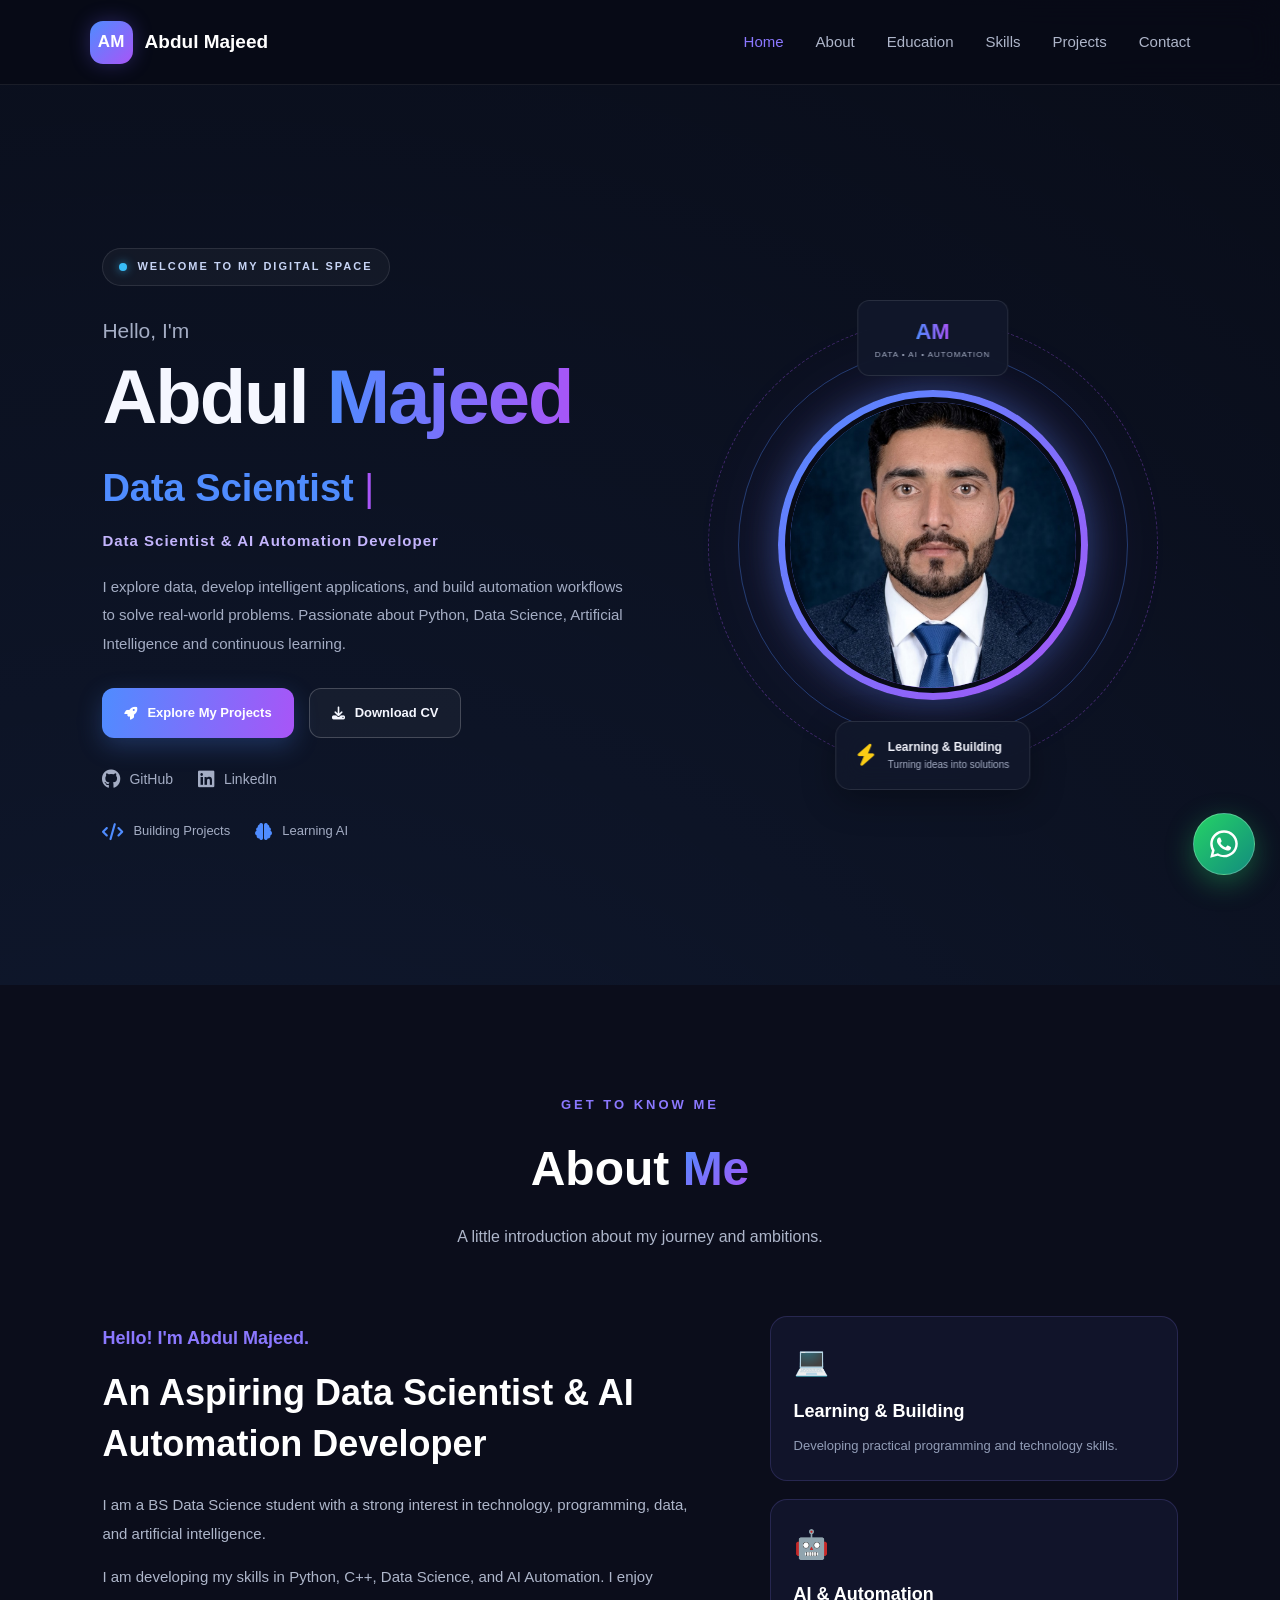
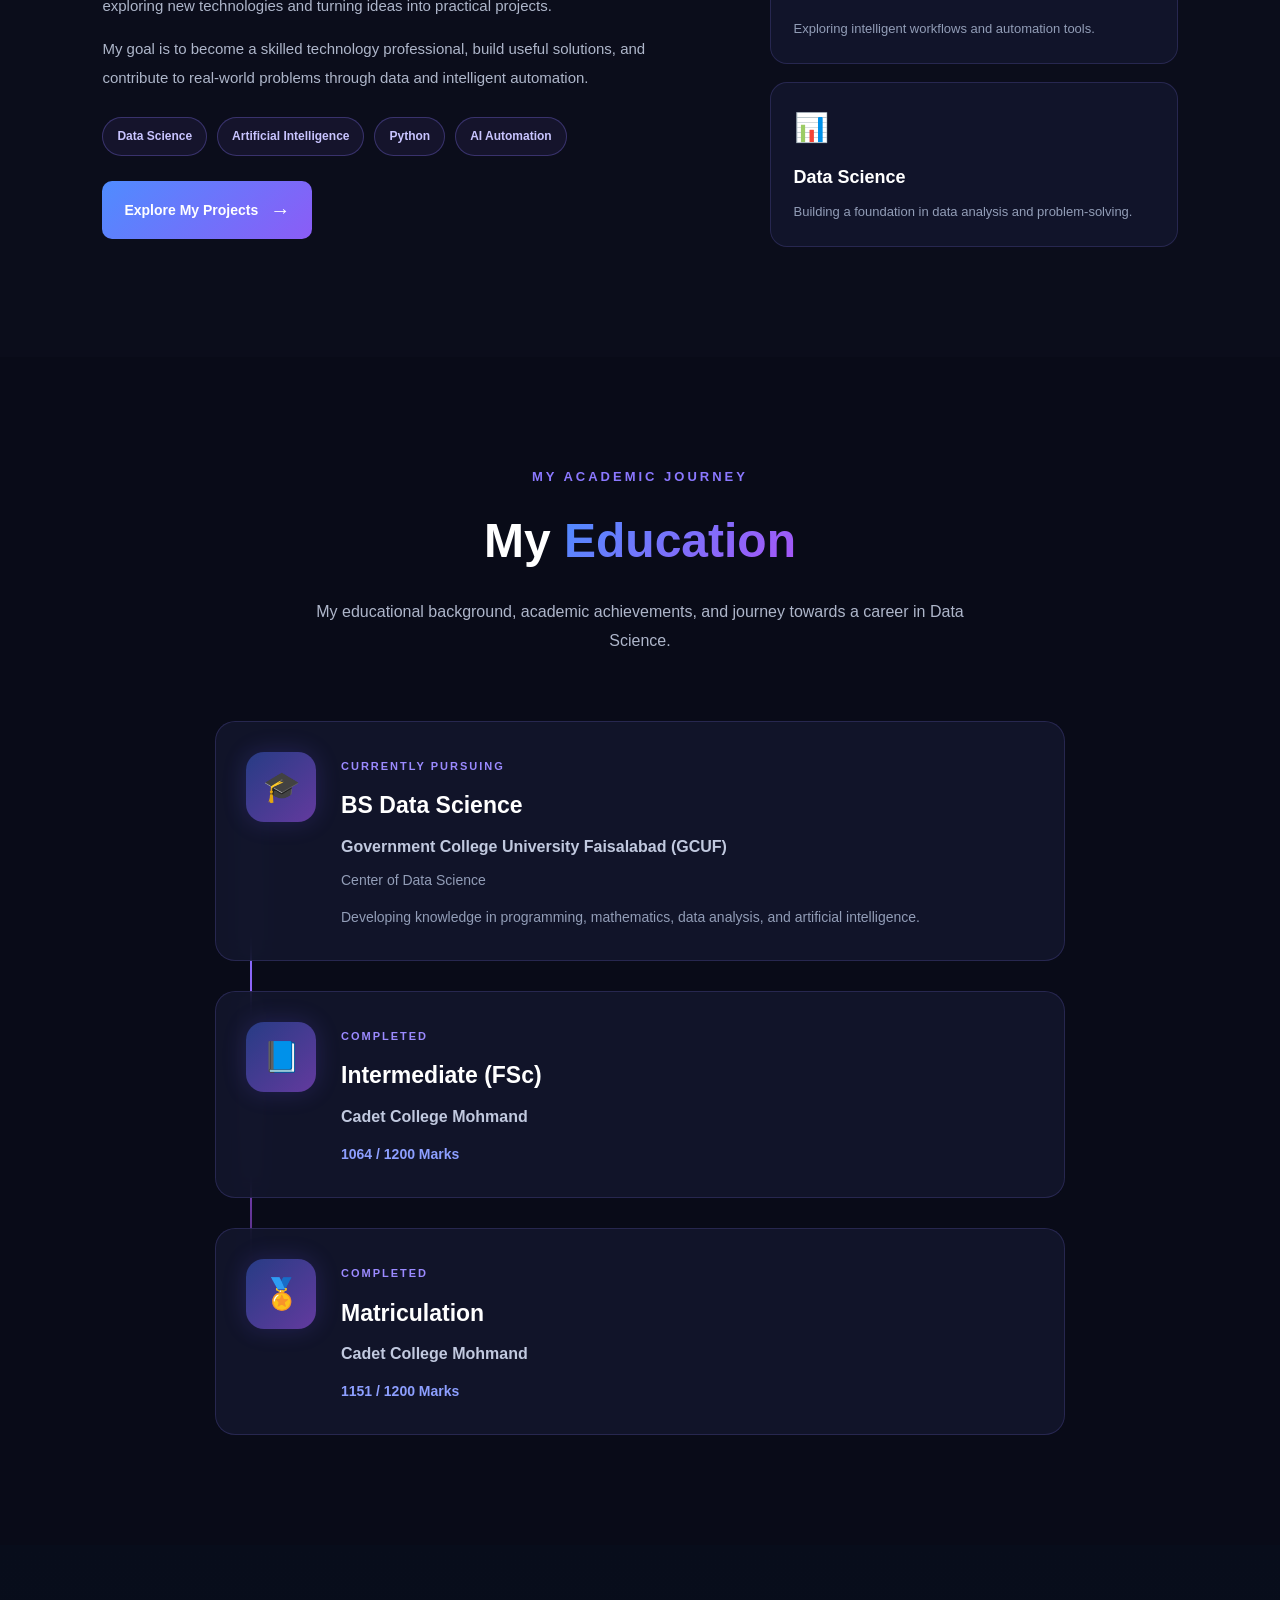
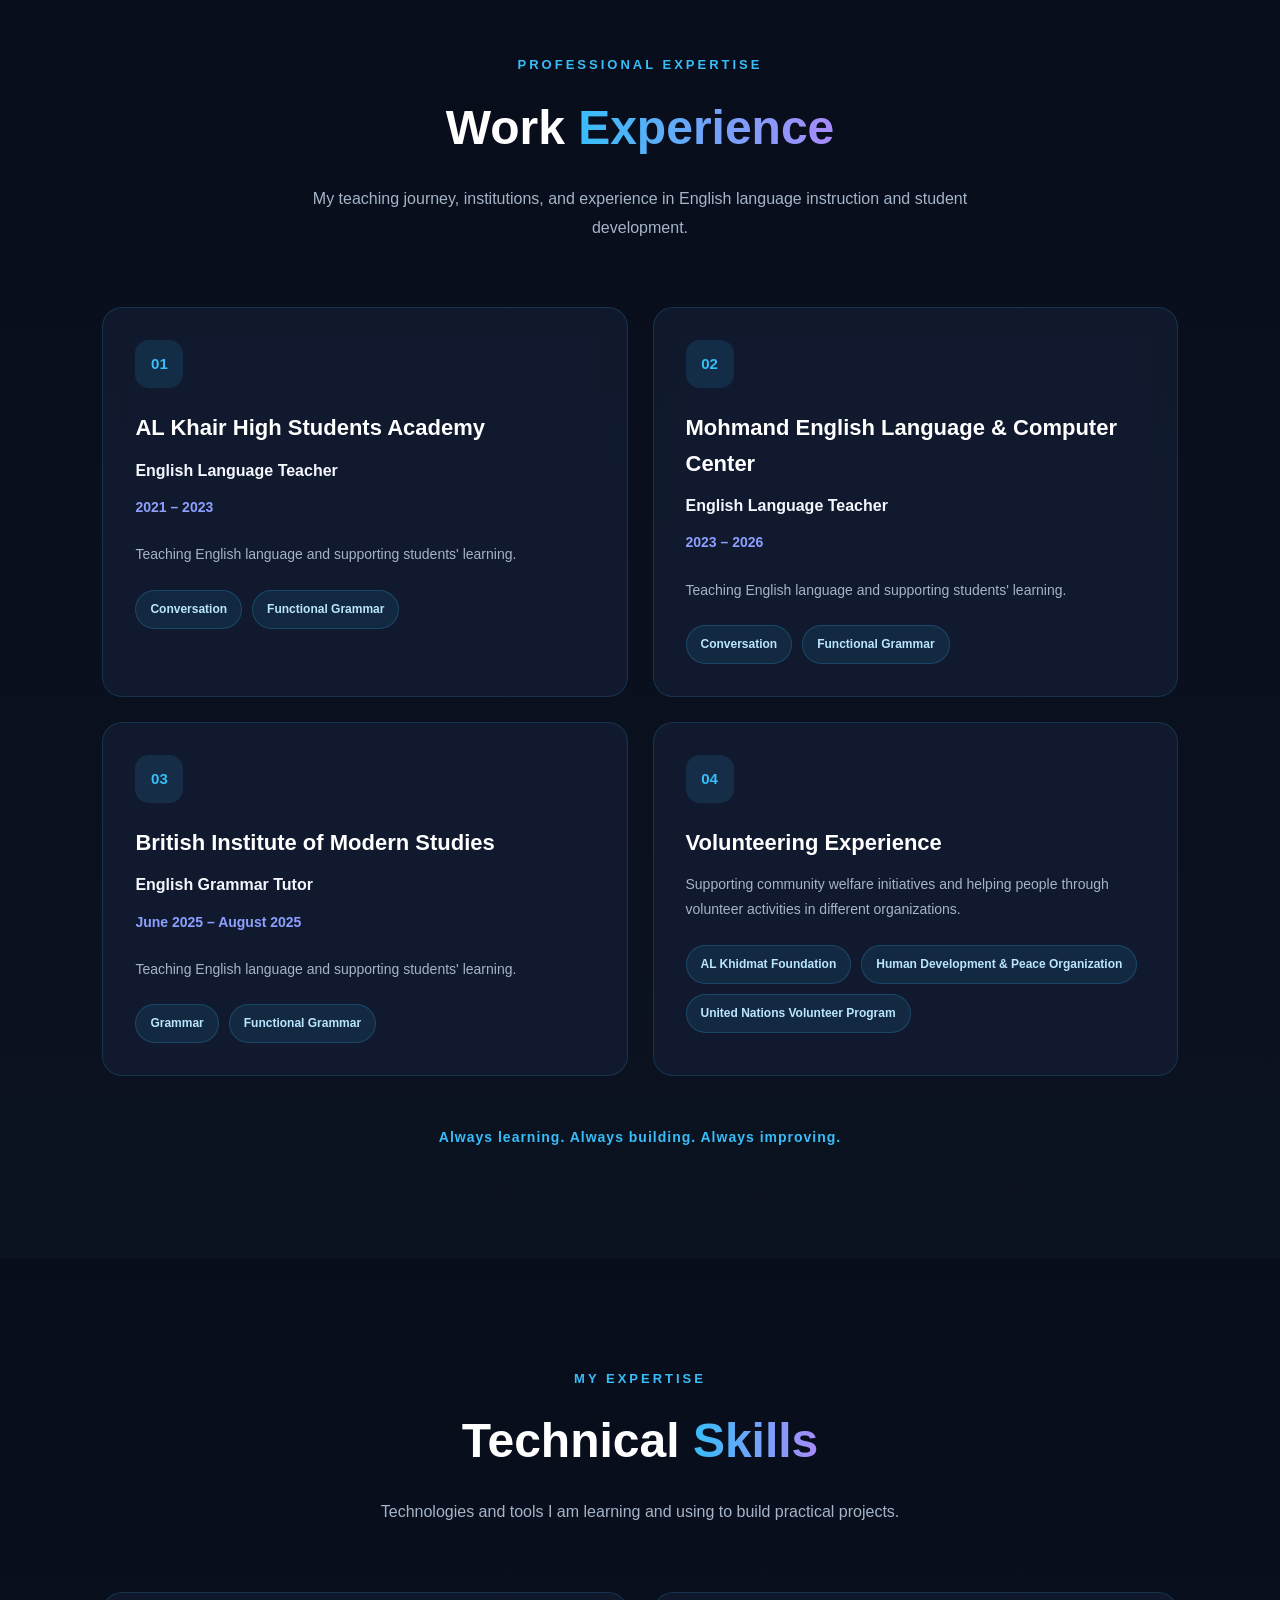
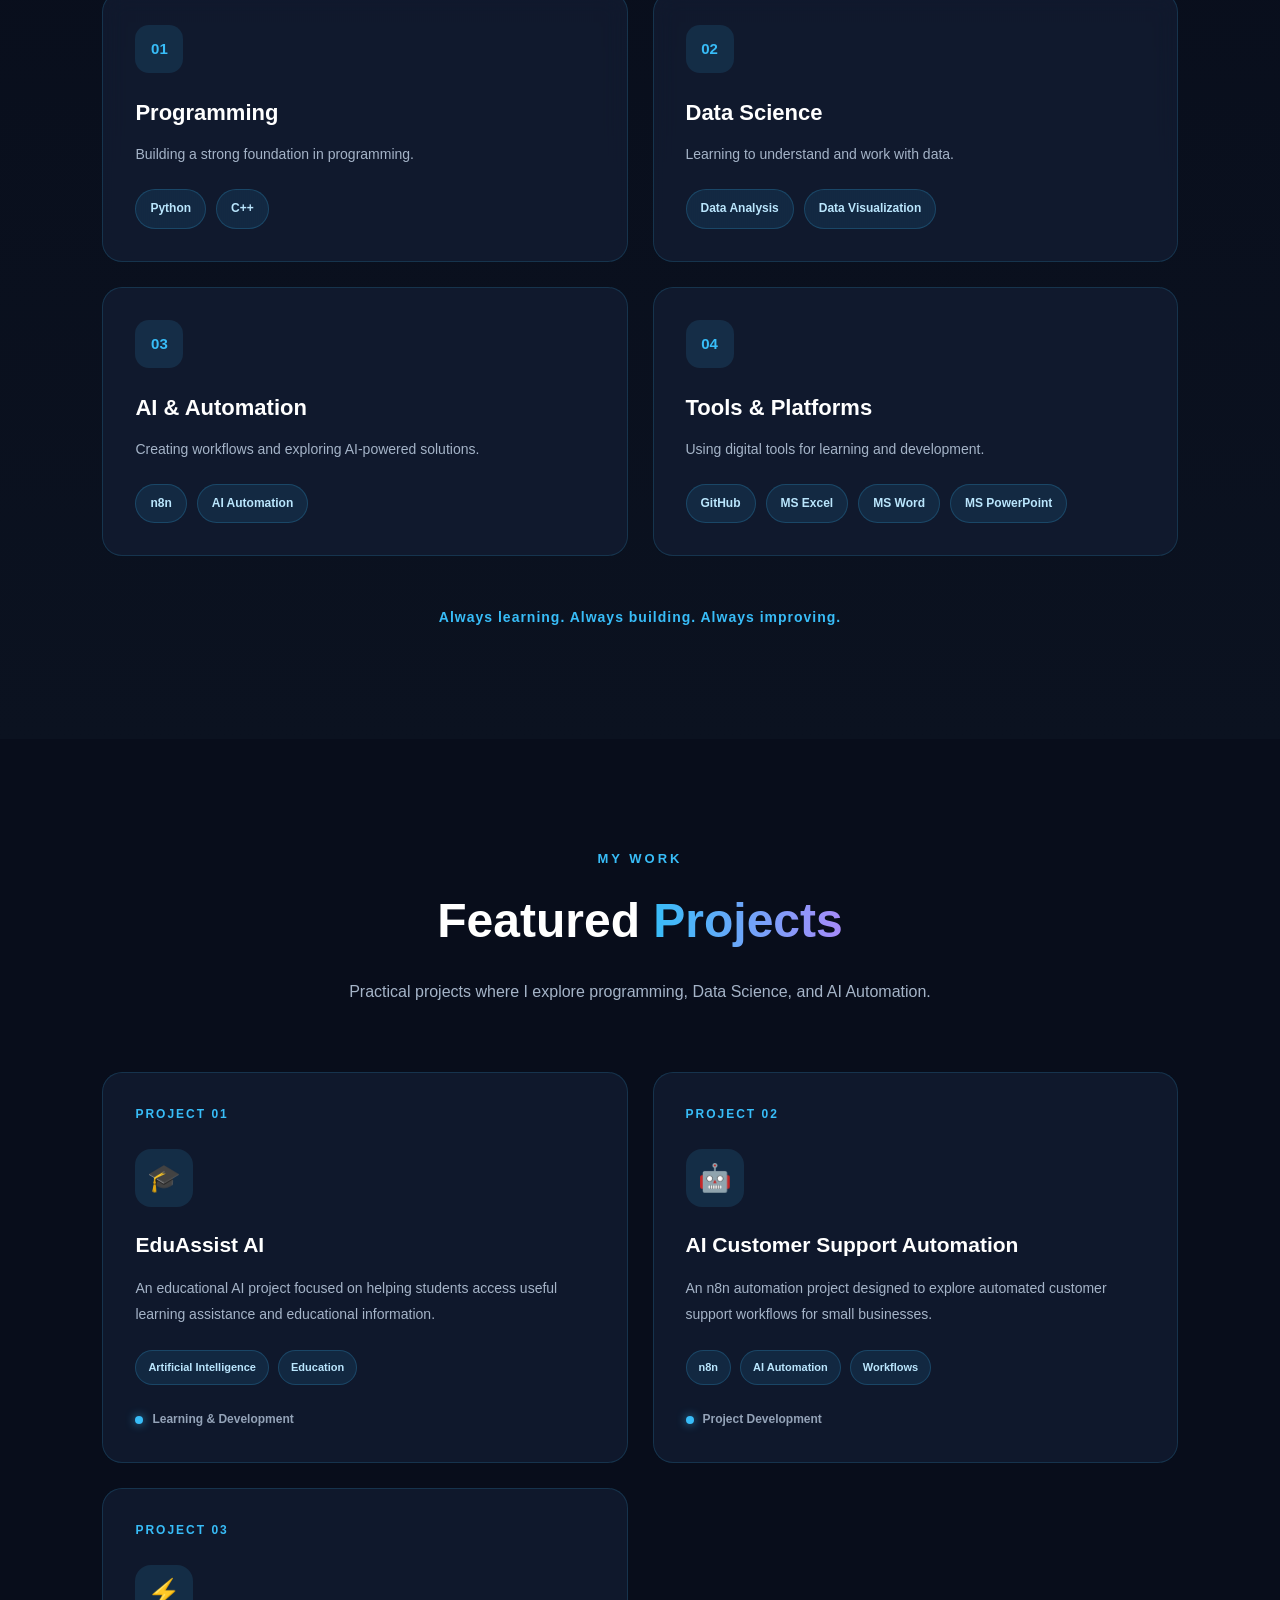
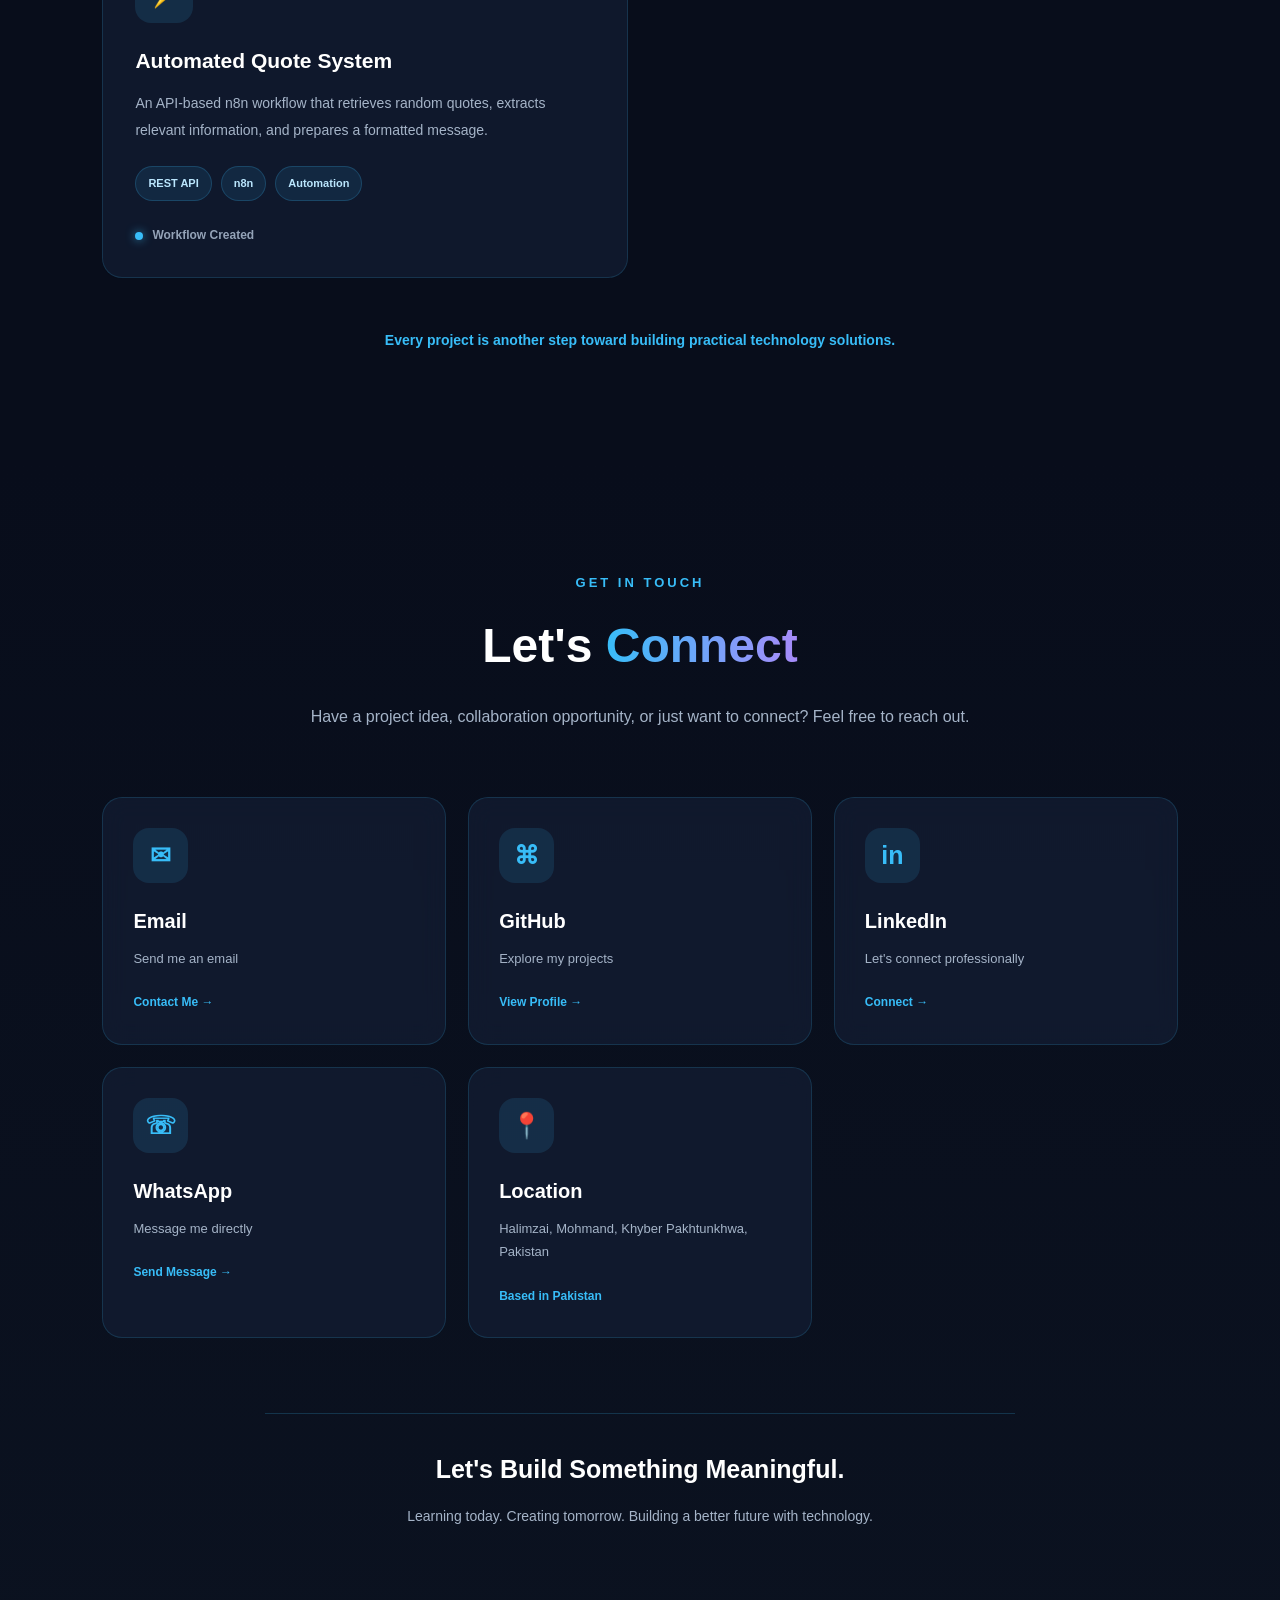
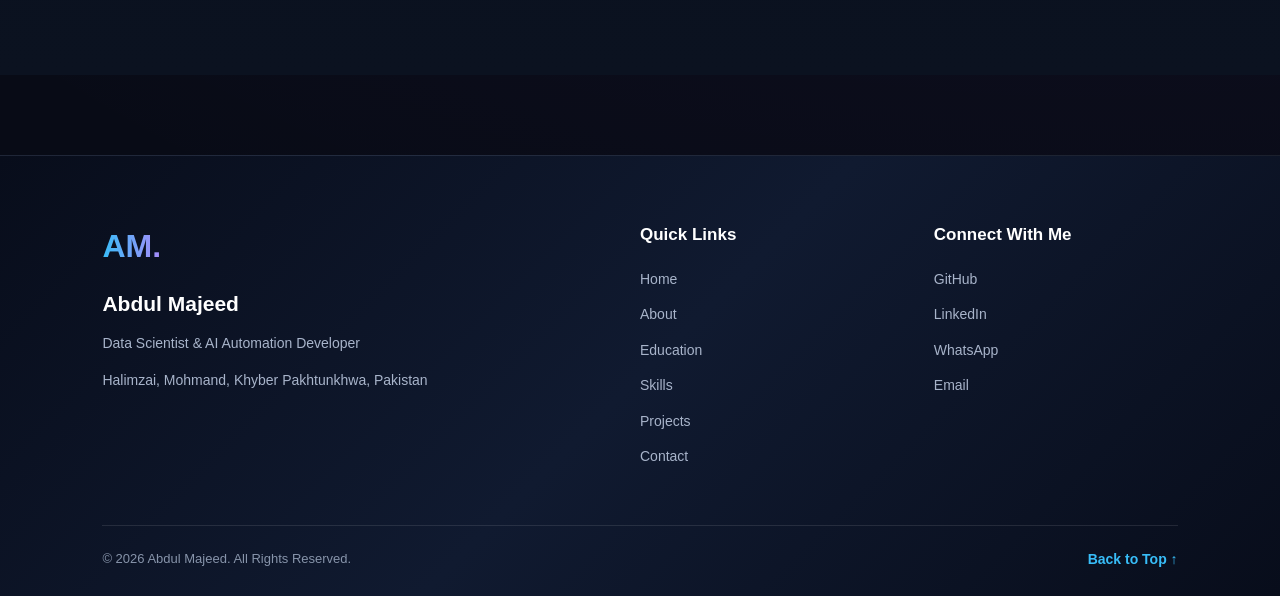
==== commit 40222faa: "Update section heading for skills section" ====
--- a/index.html
+++ b/index.html
@@ -410,8 +410,8 @@
 
     <!-- Section heading -->
     <div class="section-heading">
-        <p class="section-eyebrow">MY OTHER WORK EXPERTISE</p>
-        <h2>Work<span>Experience</span></h2>
+        <p class="section-eyebrow">PROFESSIONAL EXPERTISE</p>
+        <h2>Work <span>Experience</span></h2>
         <p>
             My teaching journey, institutions, and experience in English language instruction and student development.
         </p>
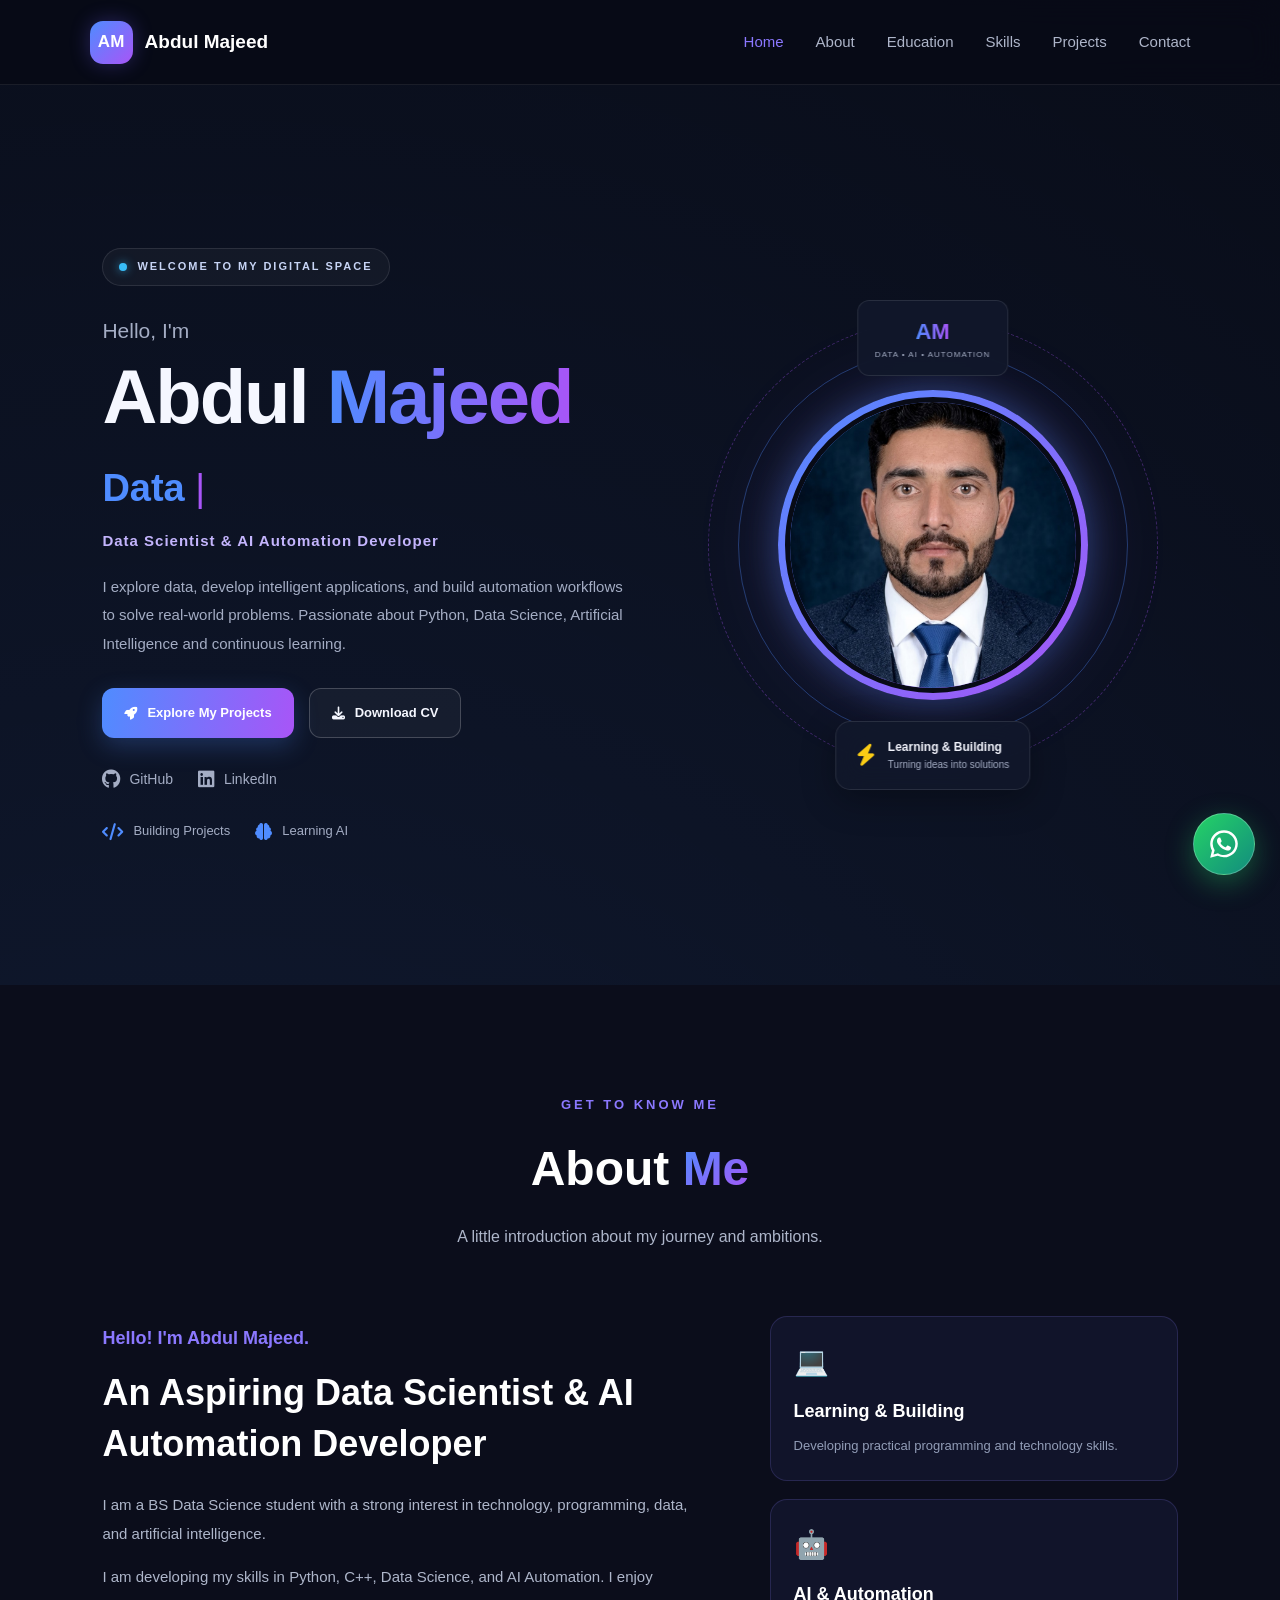
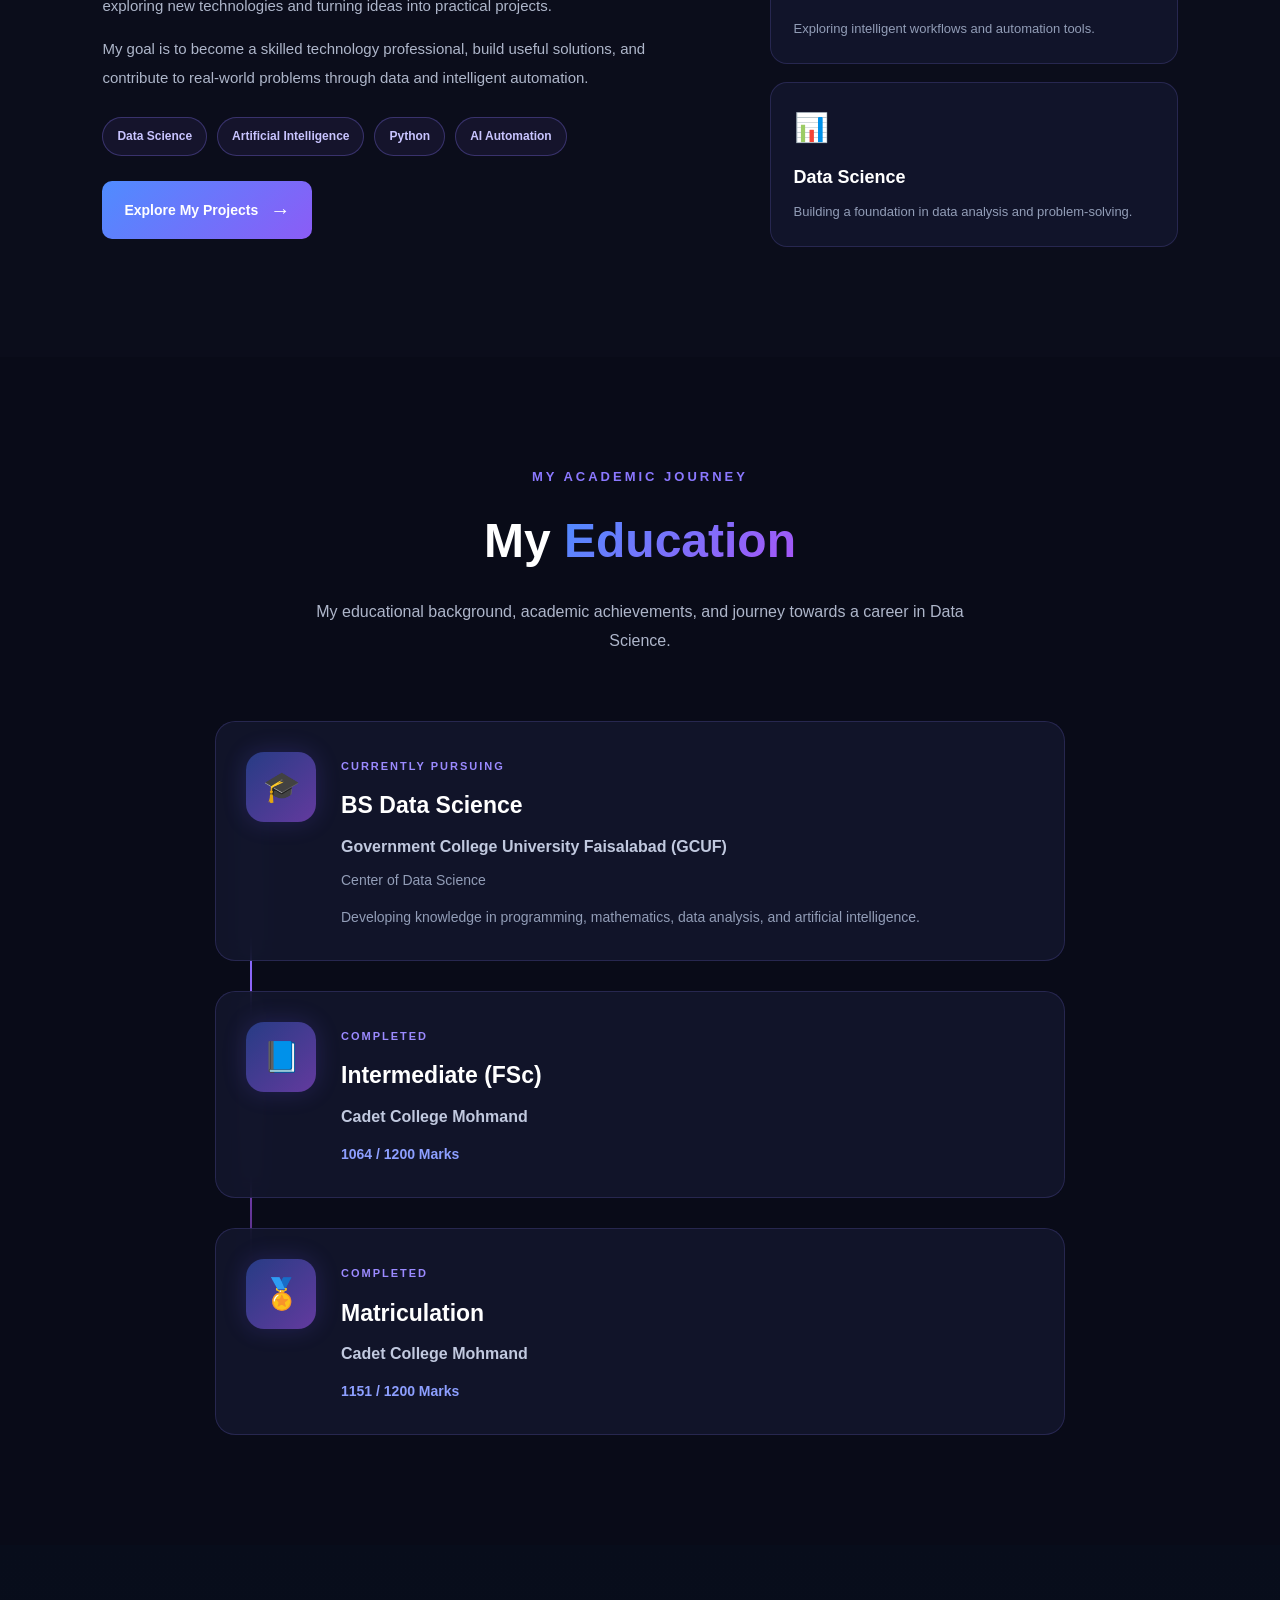
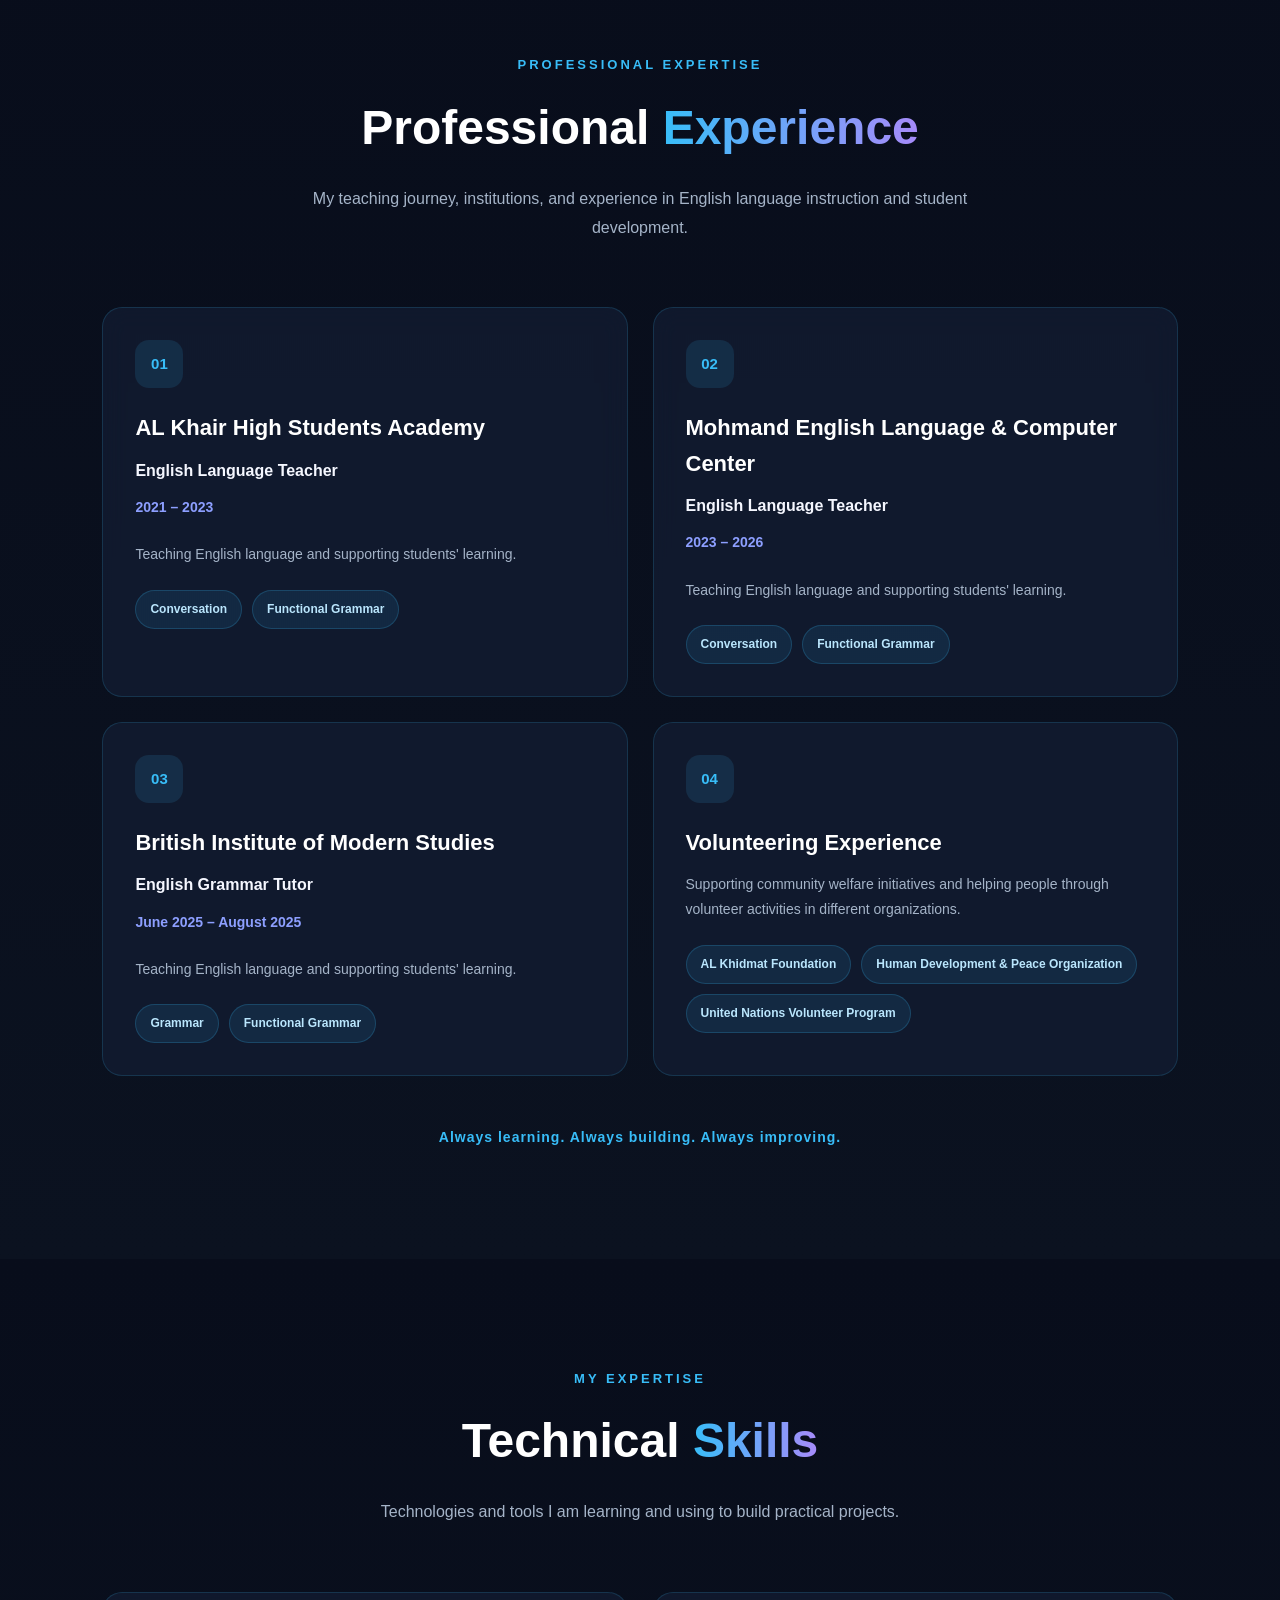
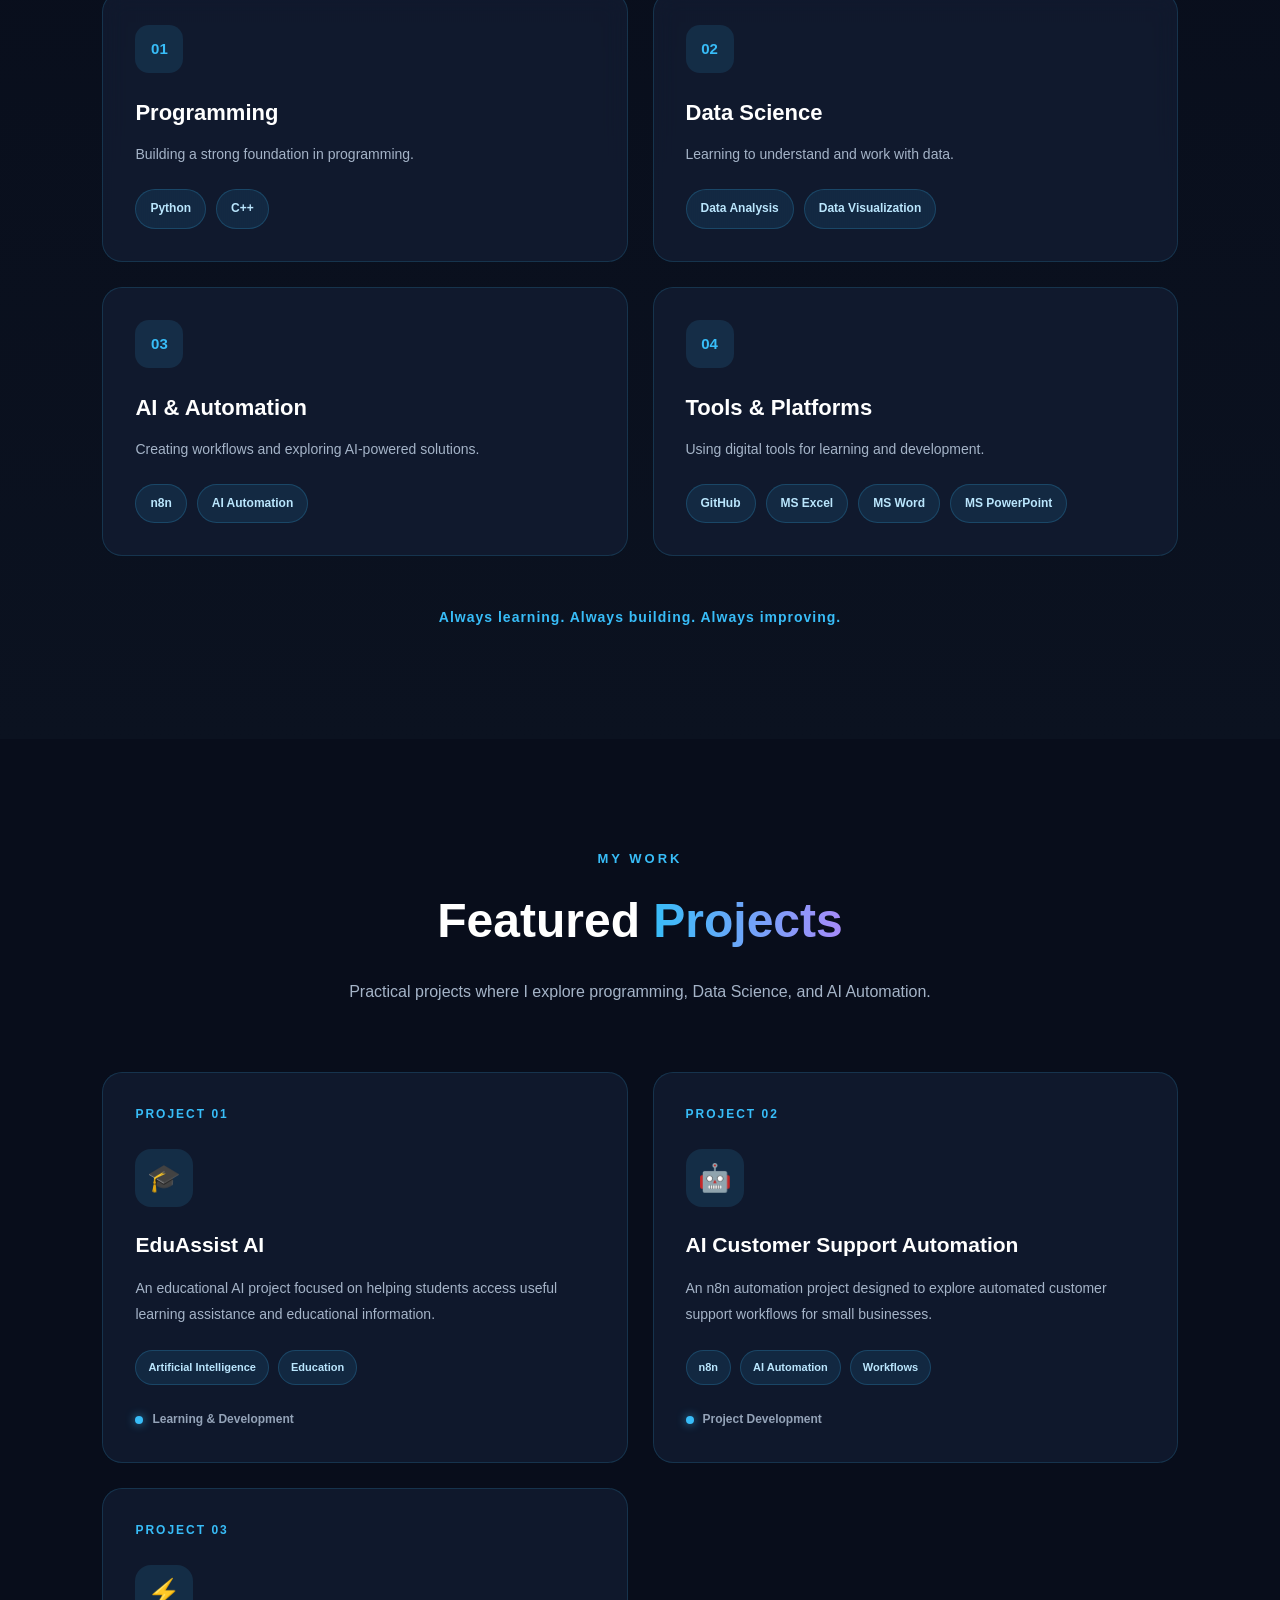
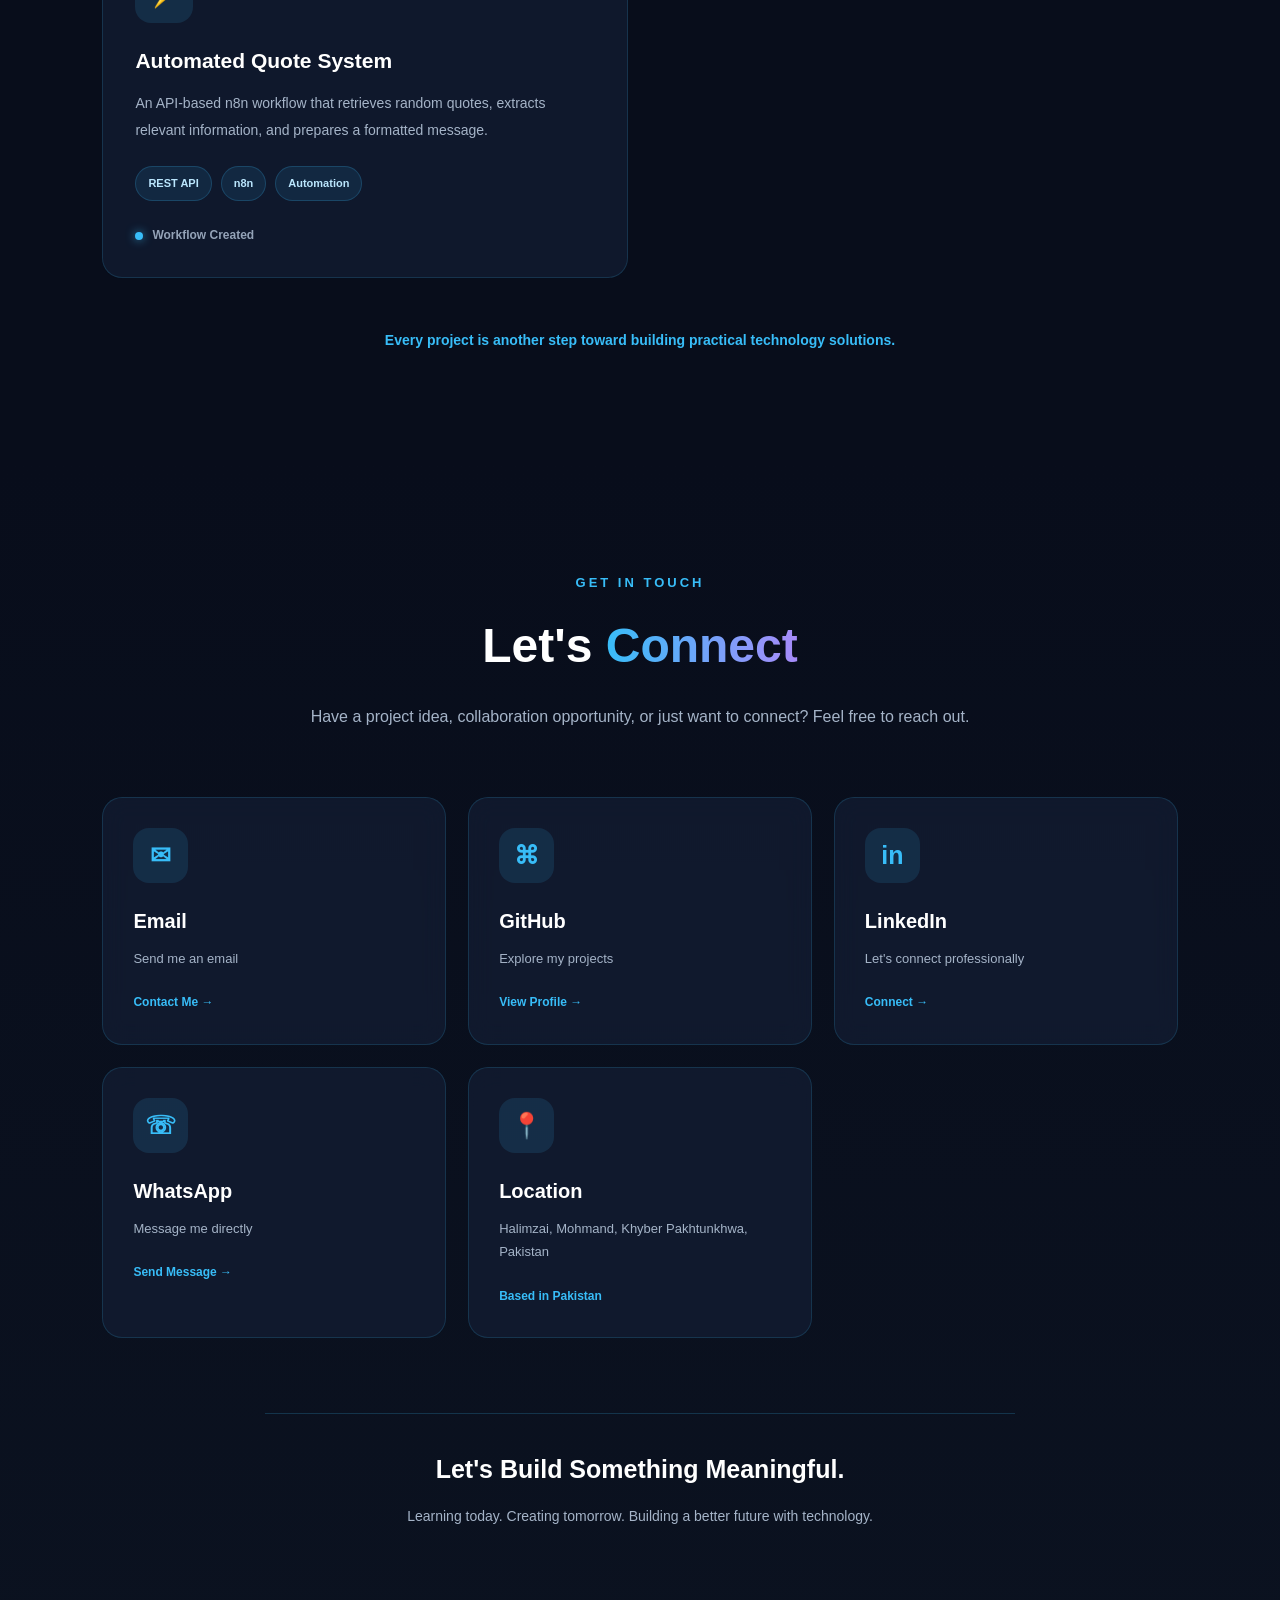
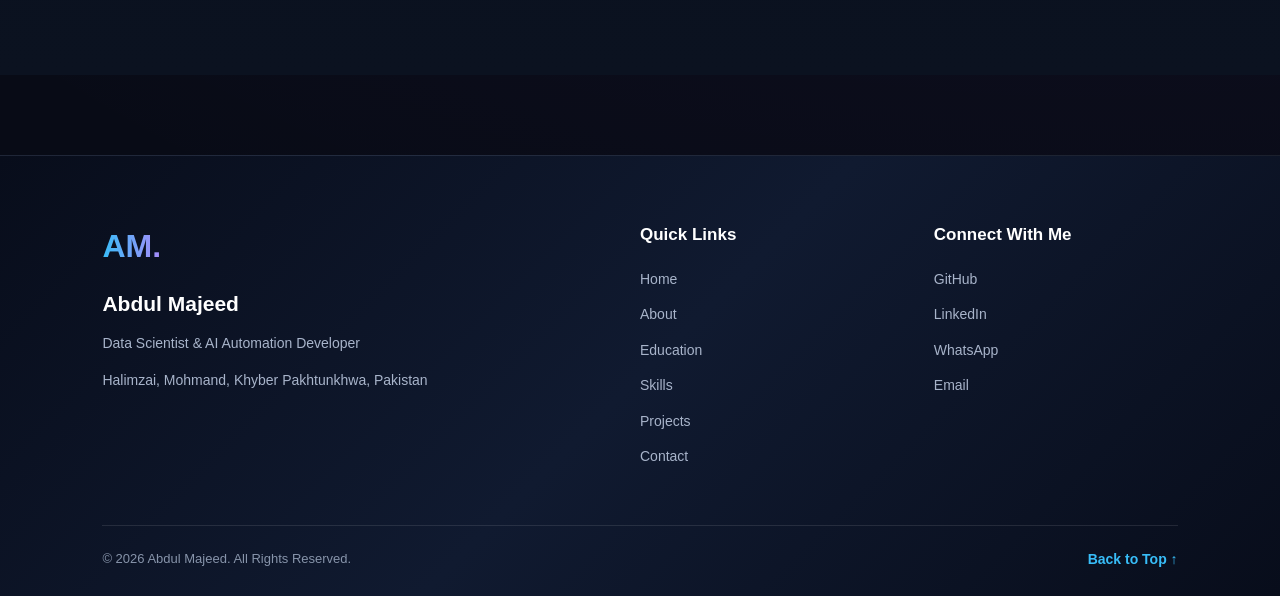
==== commit 0fdccbe4: "Update section heading from 'Work' to 'Professional'" ====
--- a/index.html
+++ b/index.html
@@ -411,7 +411,7 @@
     <!-- Section heading -->
     <div class="section-heading">
         <p class="section-eyebrow">PROFESSIONAL EXPERTISE</p>
-        <h2>Work <span>Experience</span></h2>
+        <h2>Professional <span>Experience</span></h2>
         <p>
             My teaching journey, institutions, and experience in English language instruction and student development.
         </p>
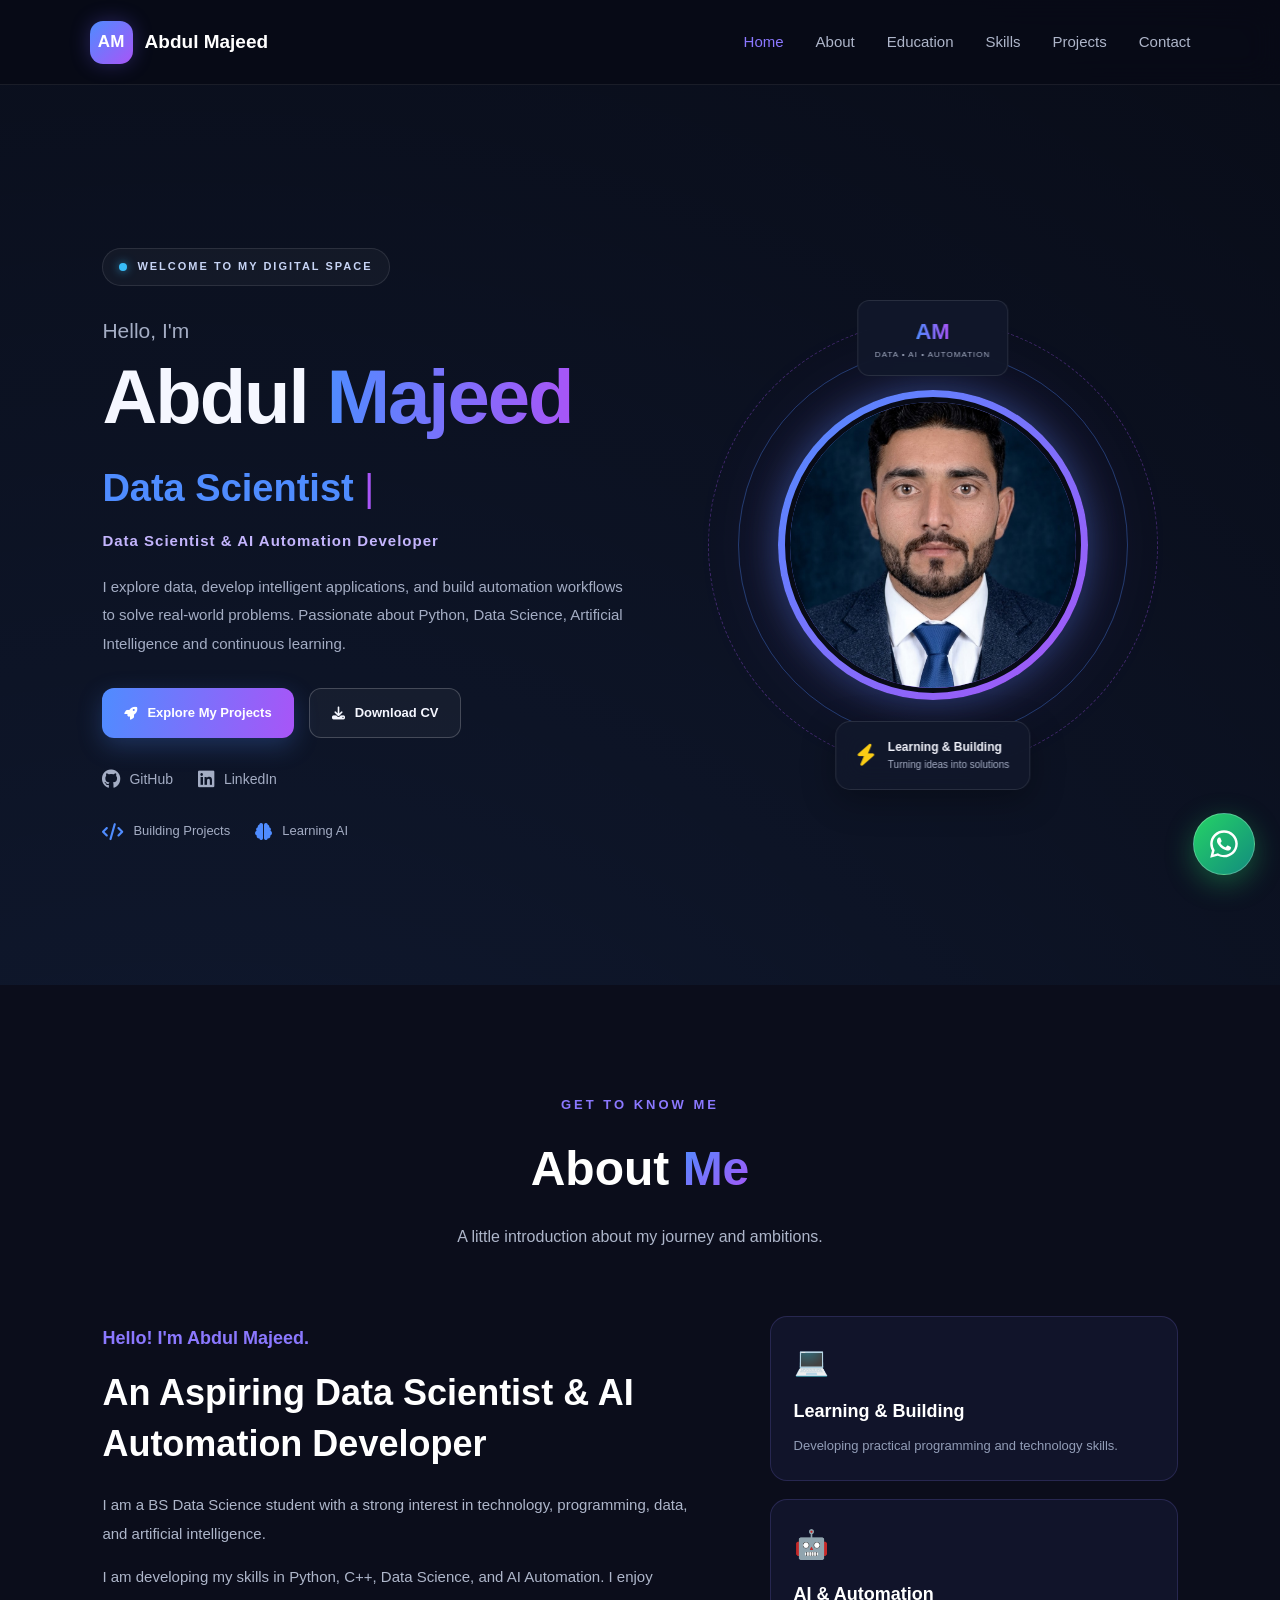
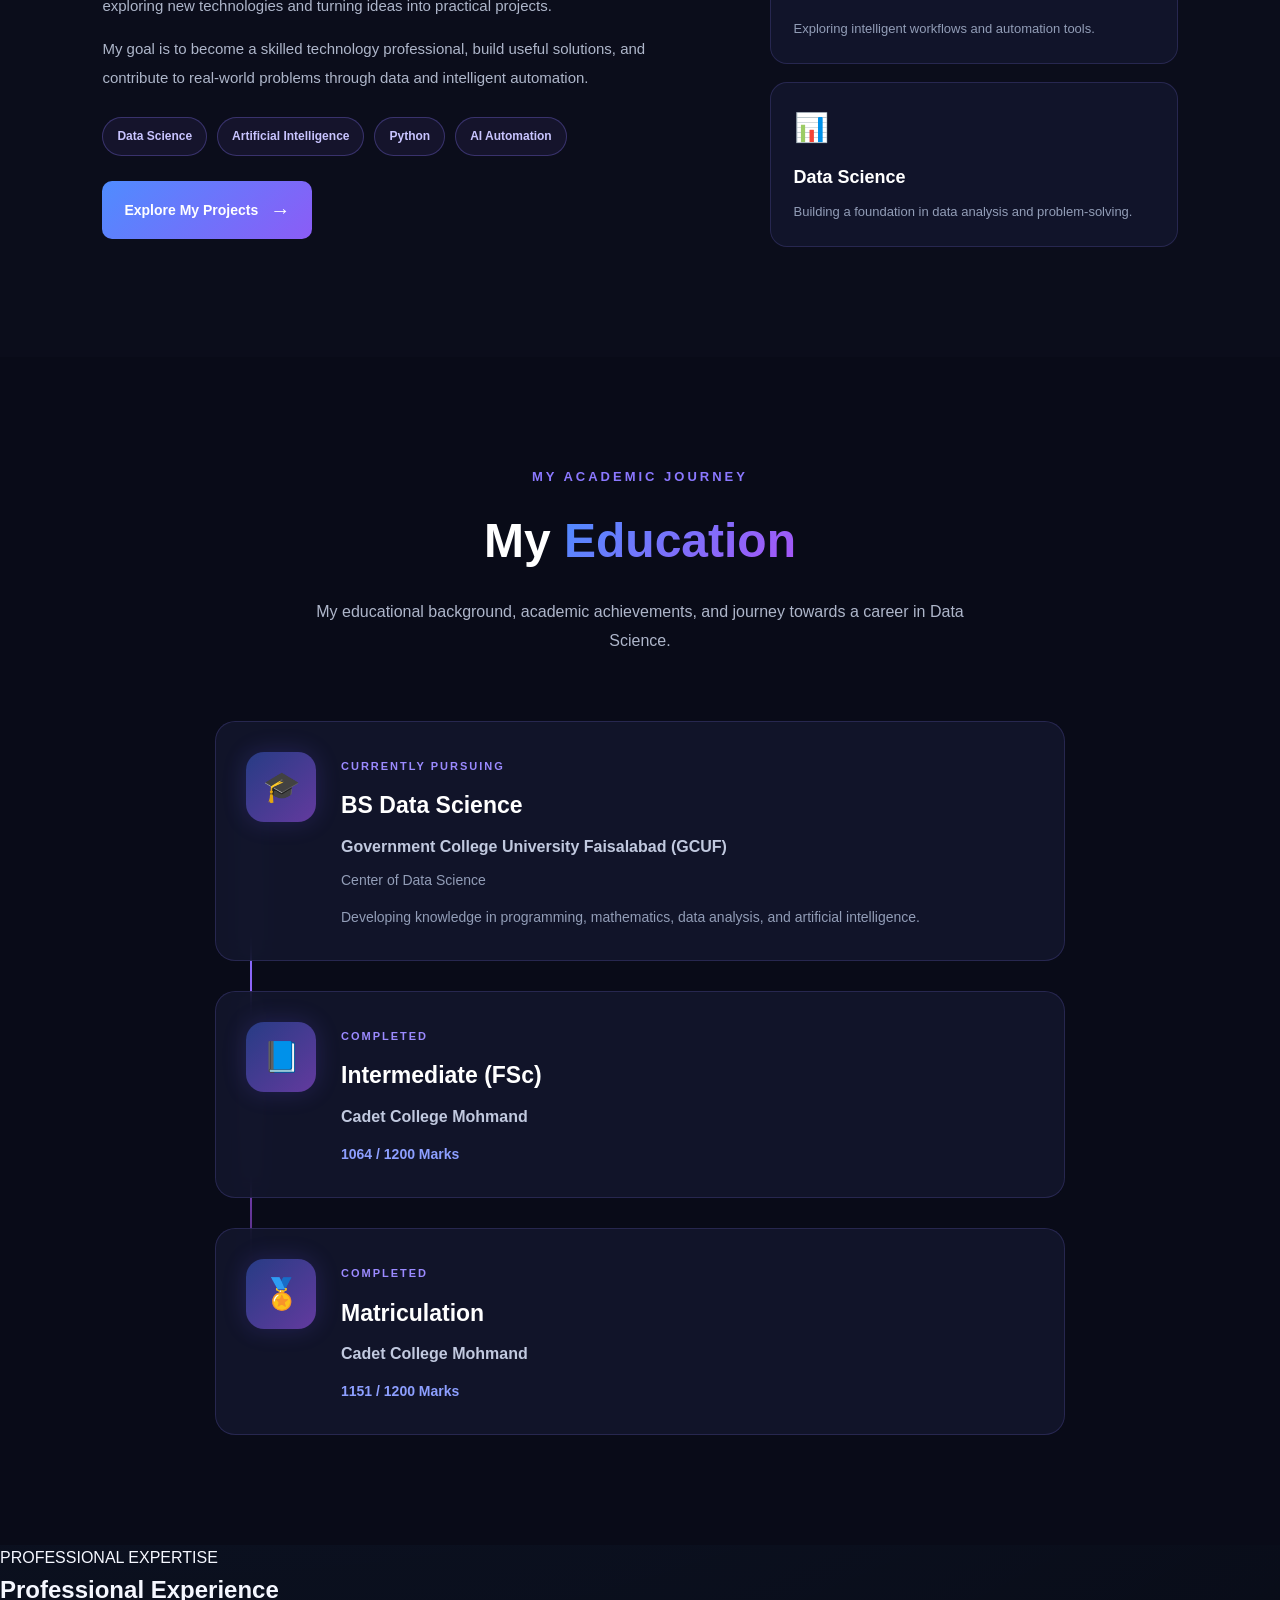
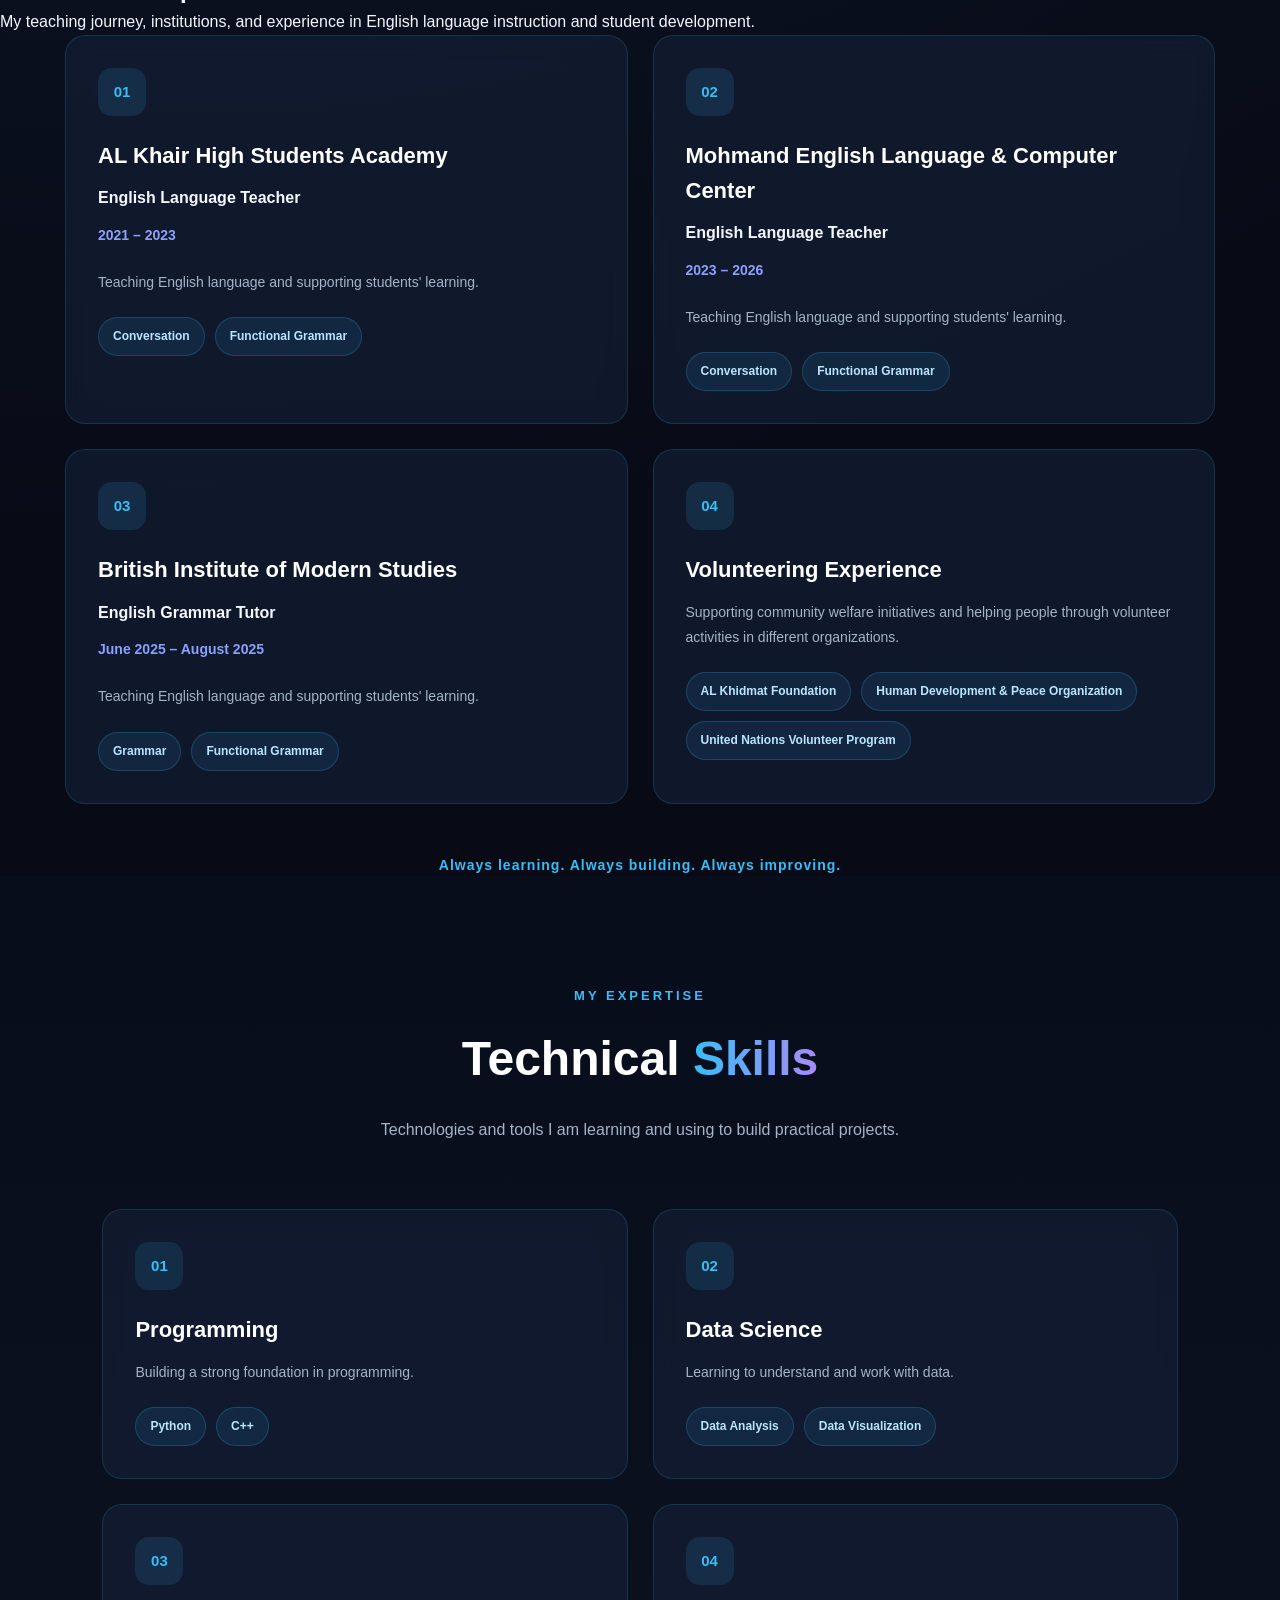
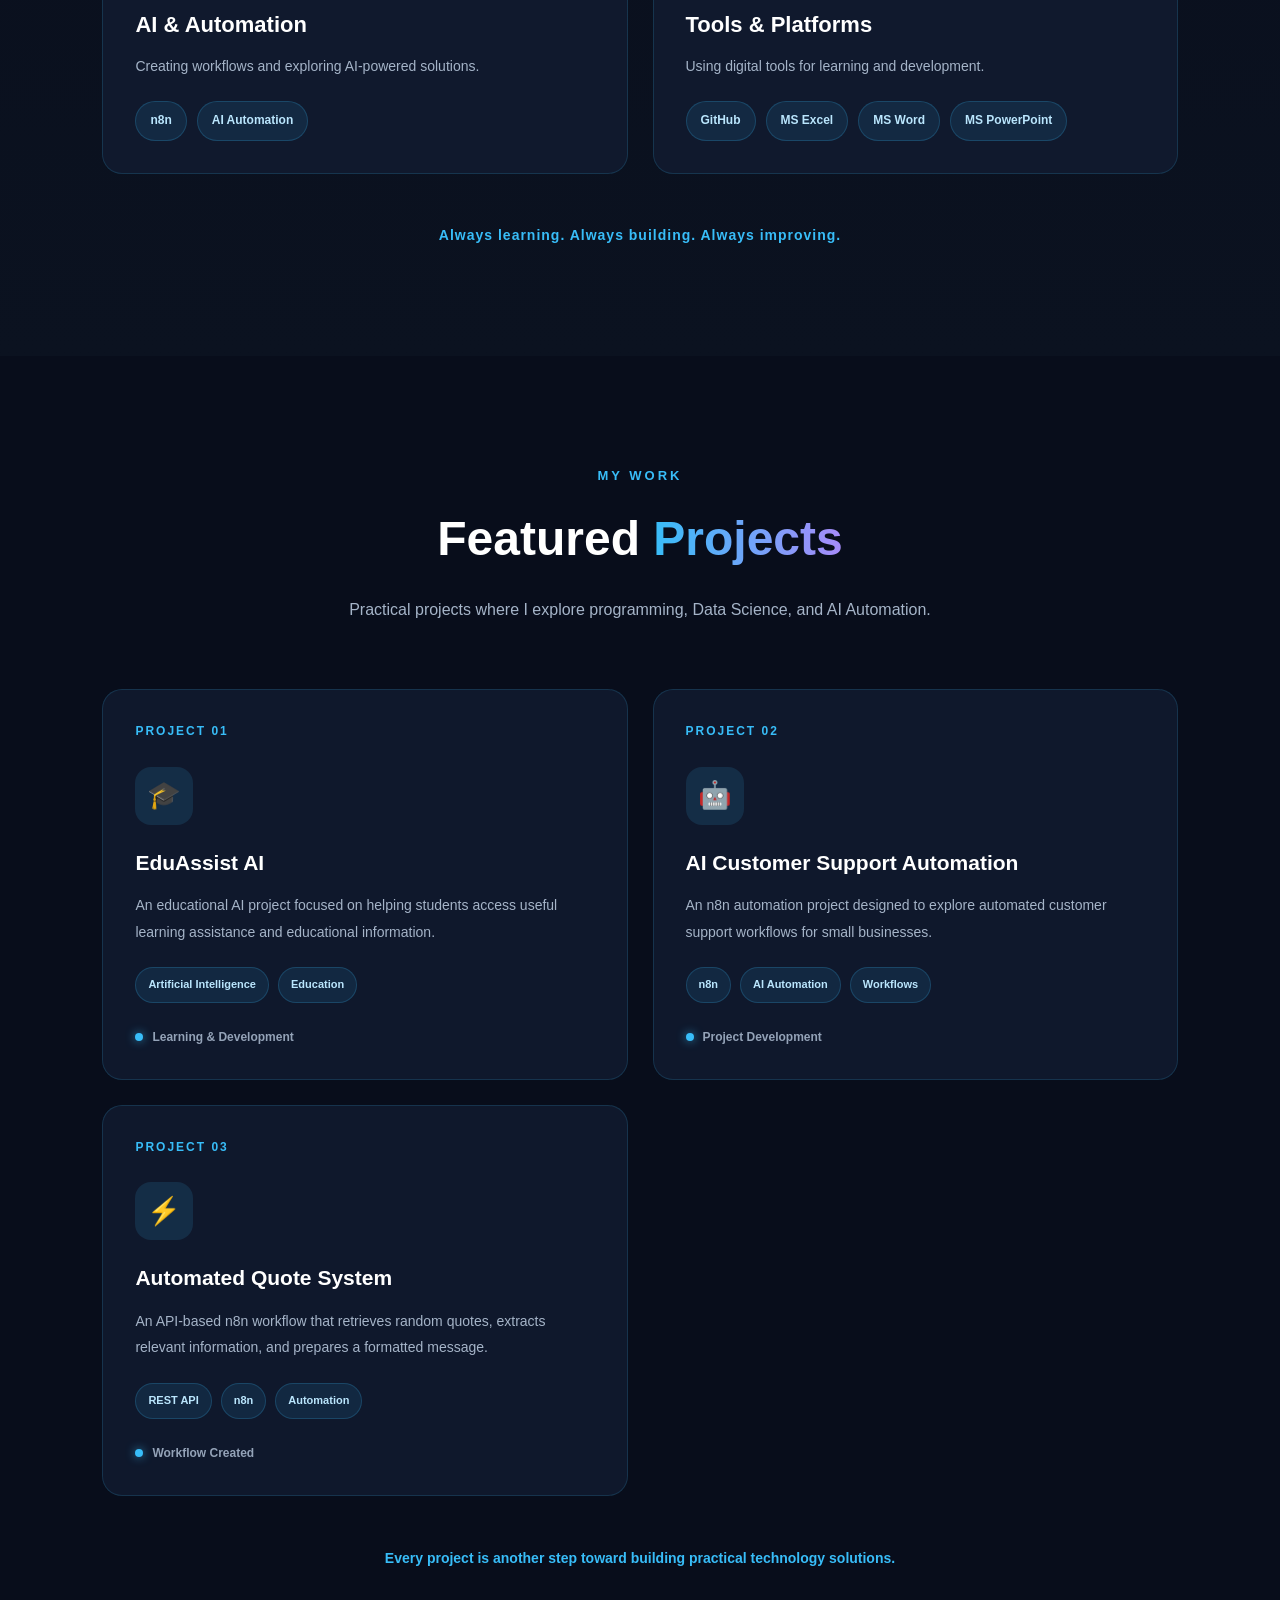
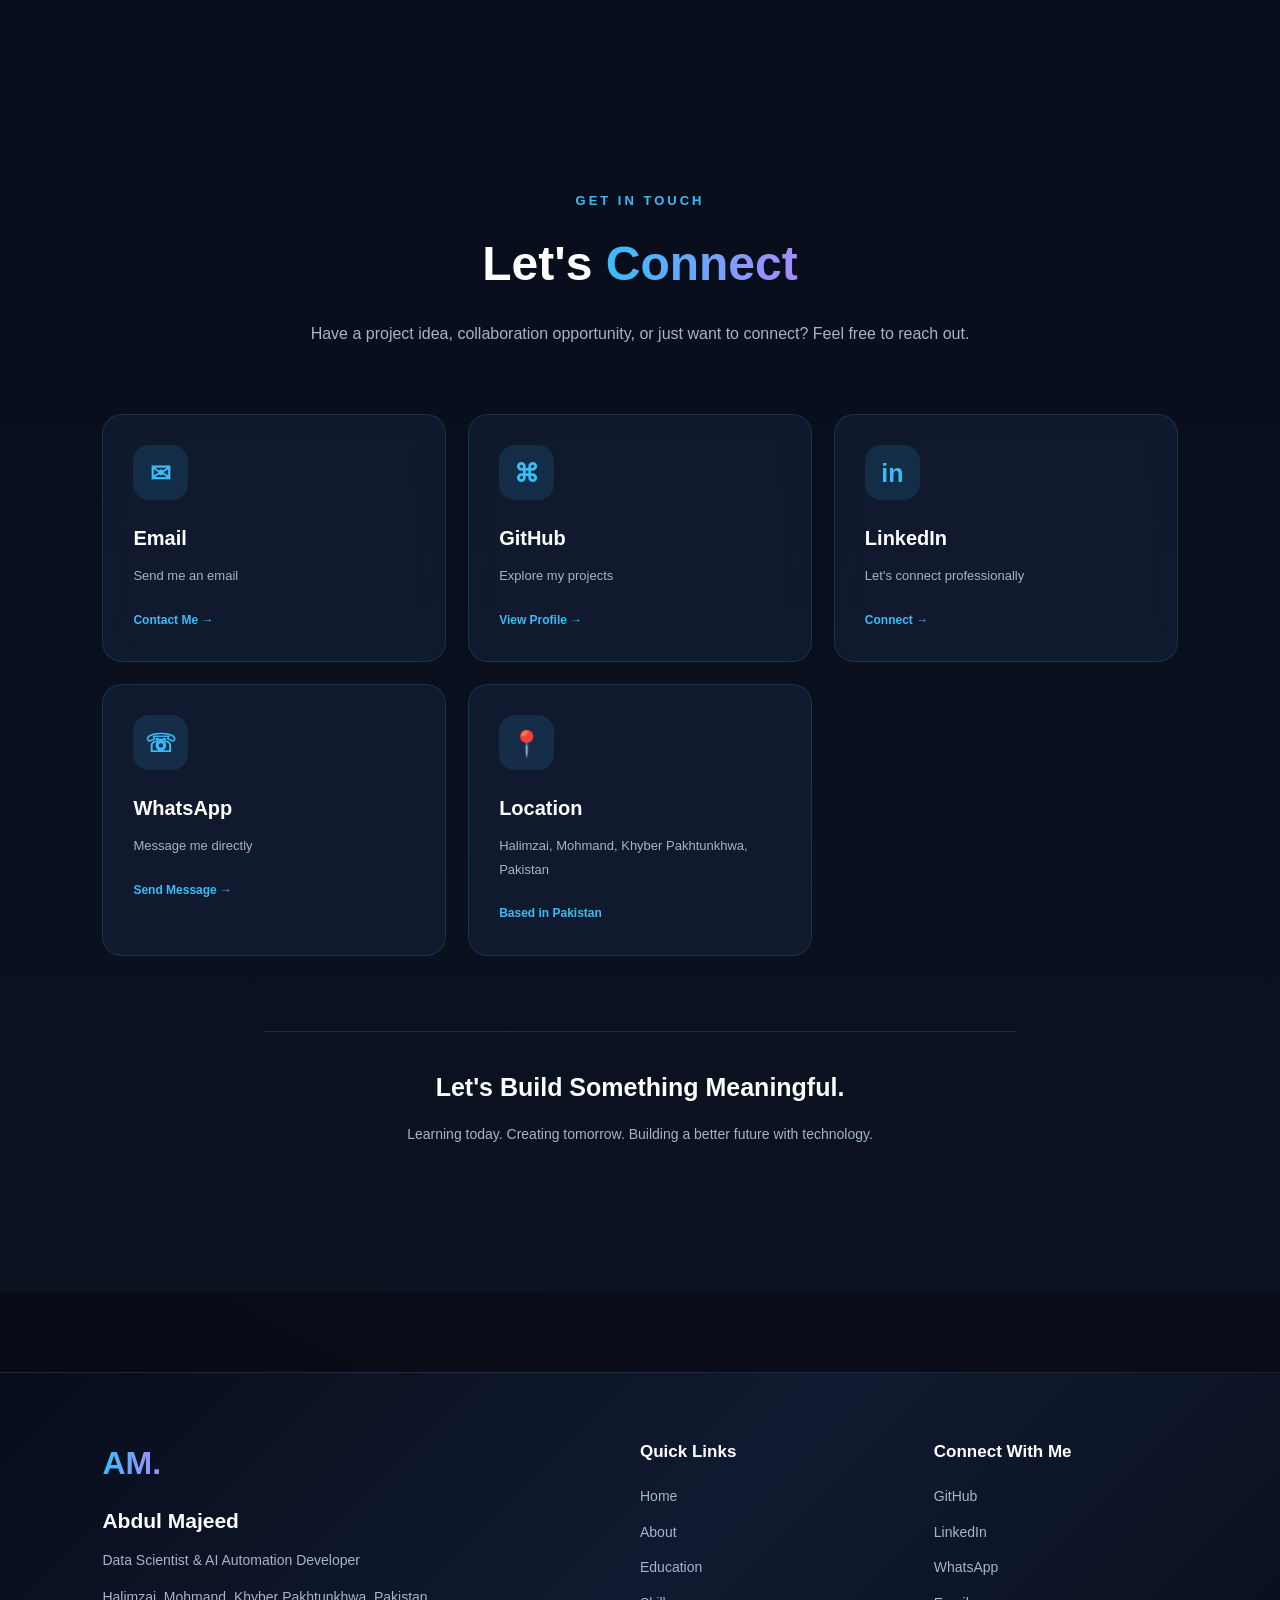
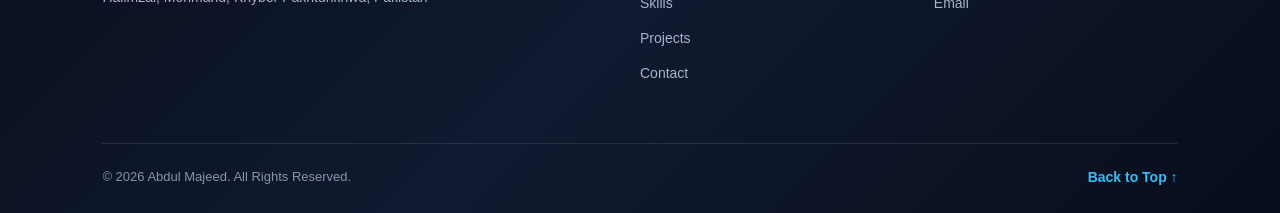
==== commit 619a6ef2: "Rename skills-section to work-section" ====
--- a/index.html
+++ b/index.html
@@ -406,7 +406,7 @@
      MY OTHER WORK EXPERIENCE
      ========================================================= -->
 
-<section class="skills-section" id="skills">
+<section class="work-section" id="work">
 
     <!-- Section heading -->
     <div class="section-heading">
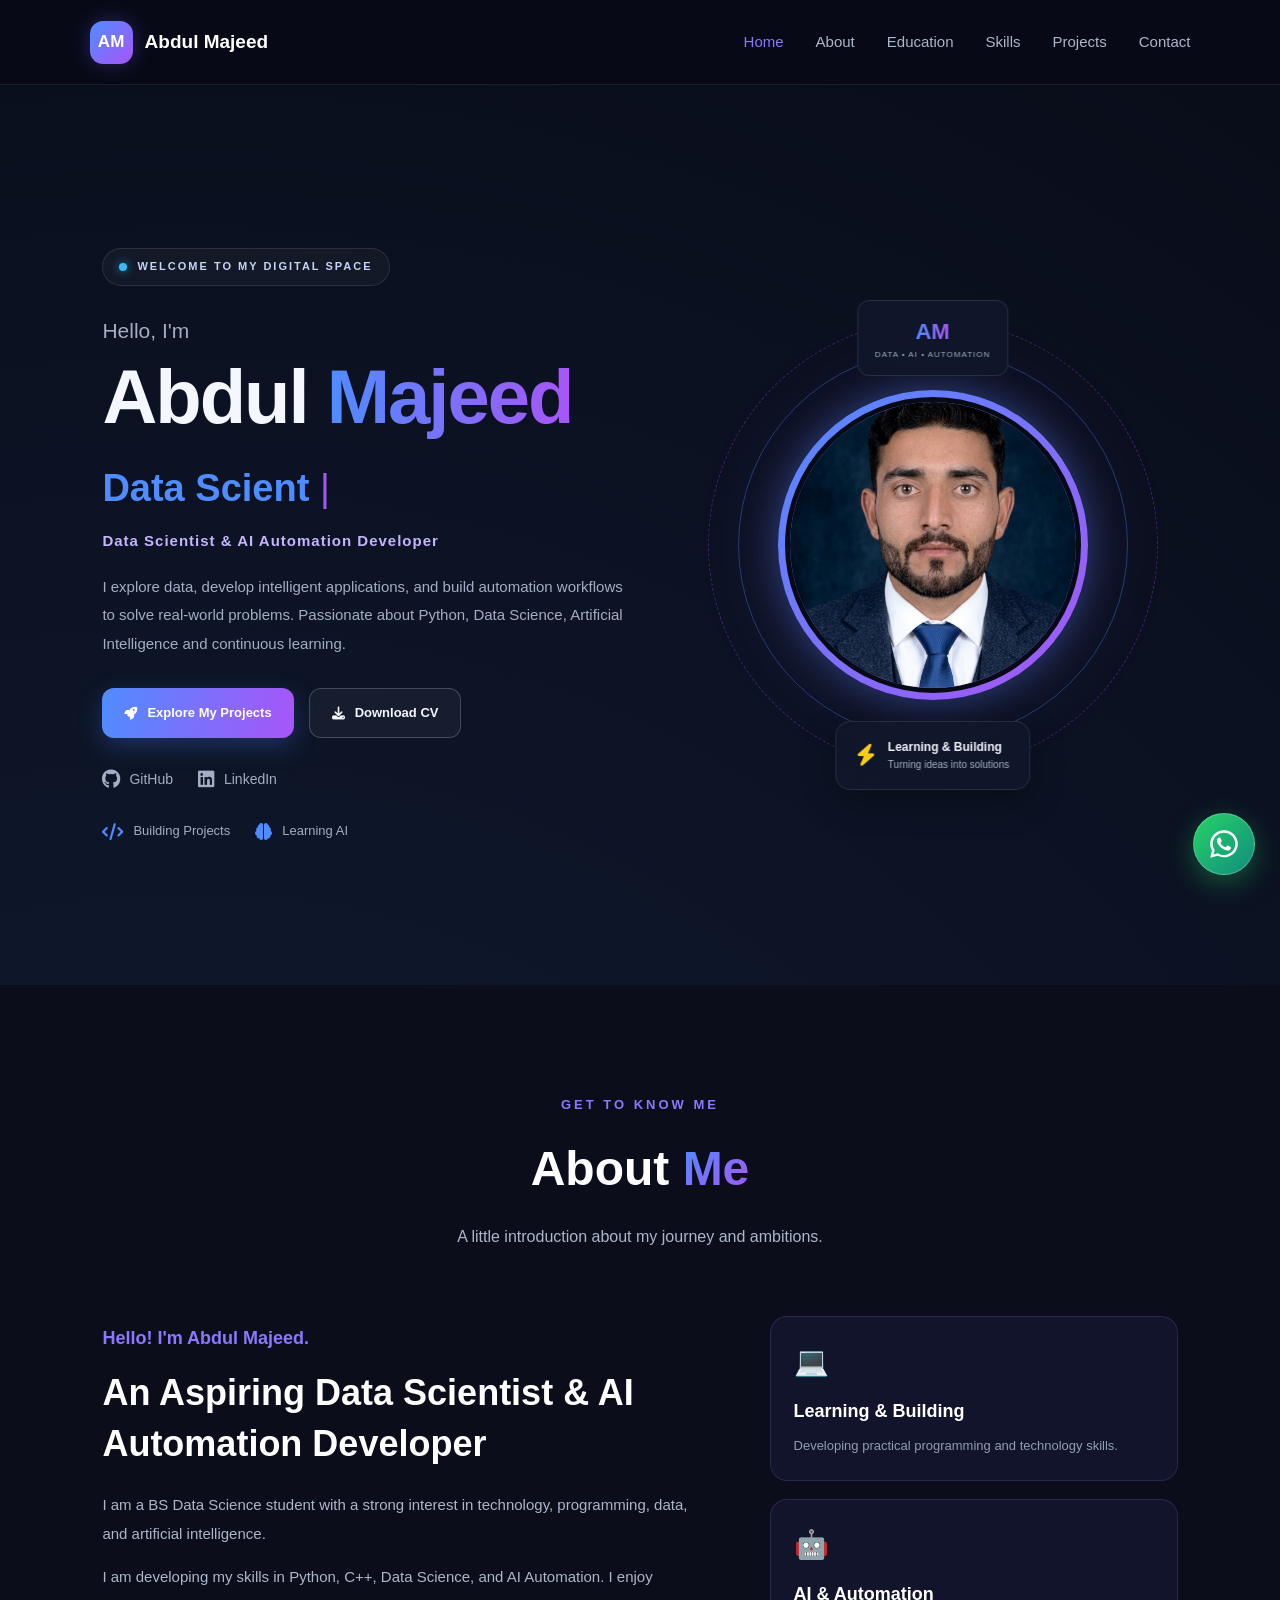
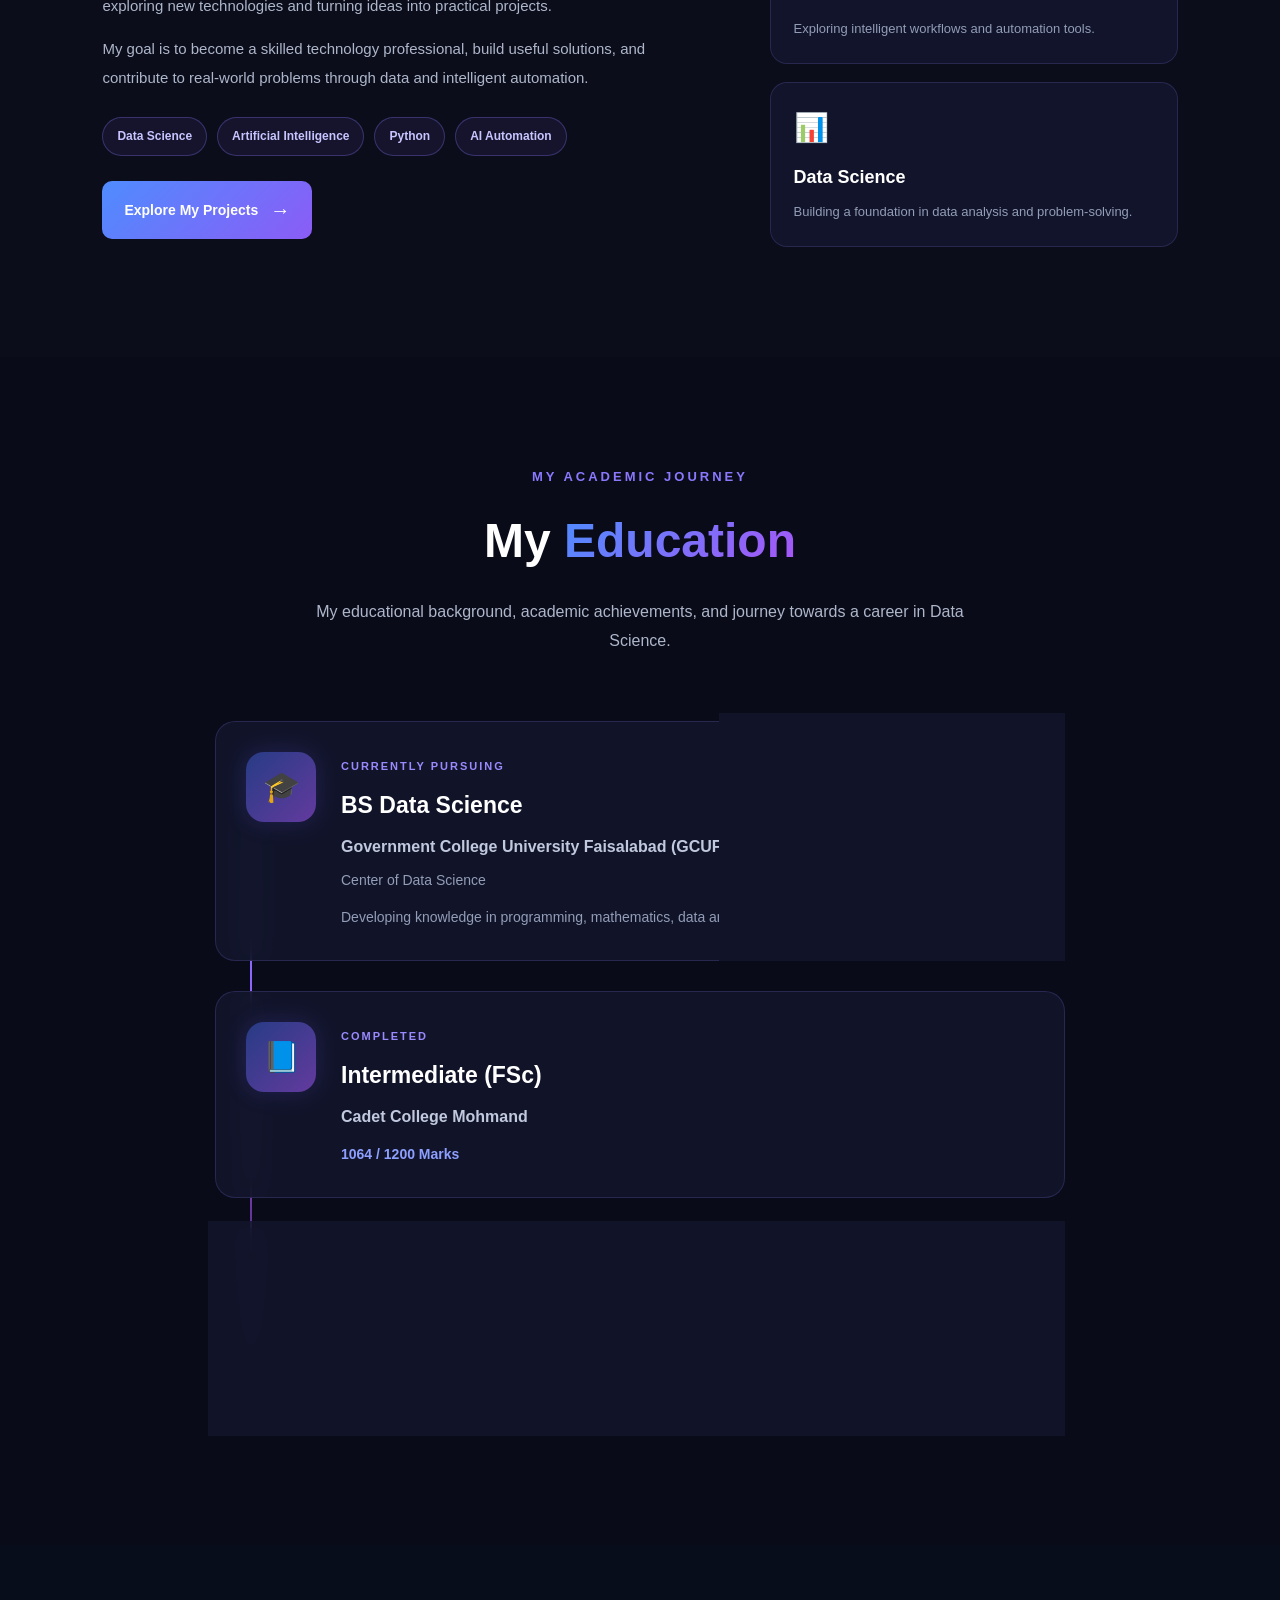
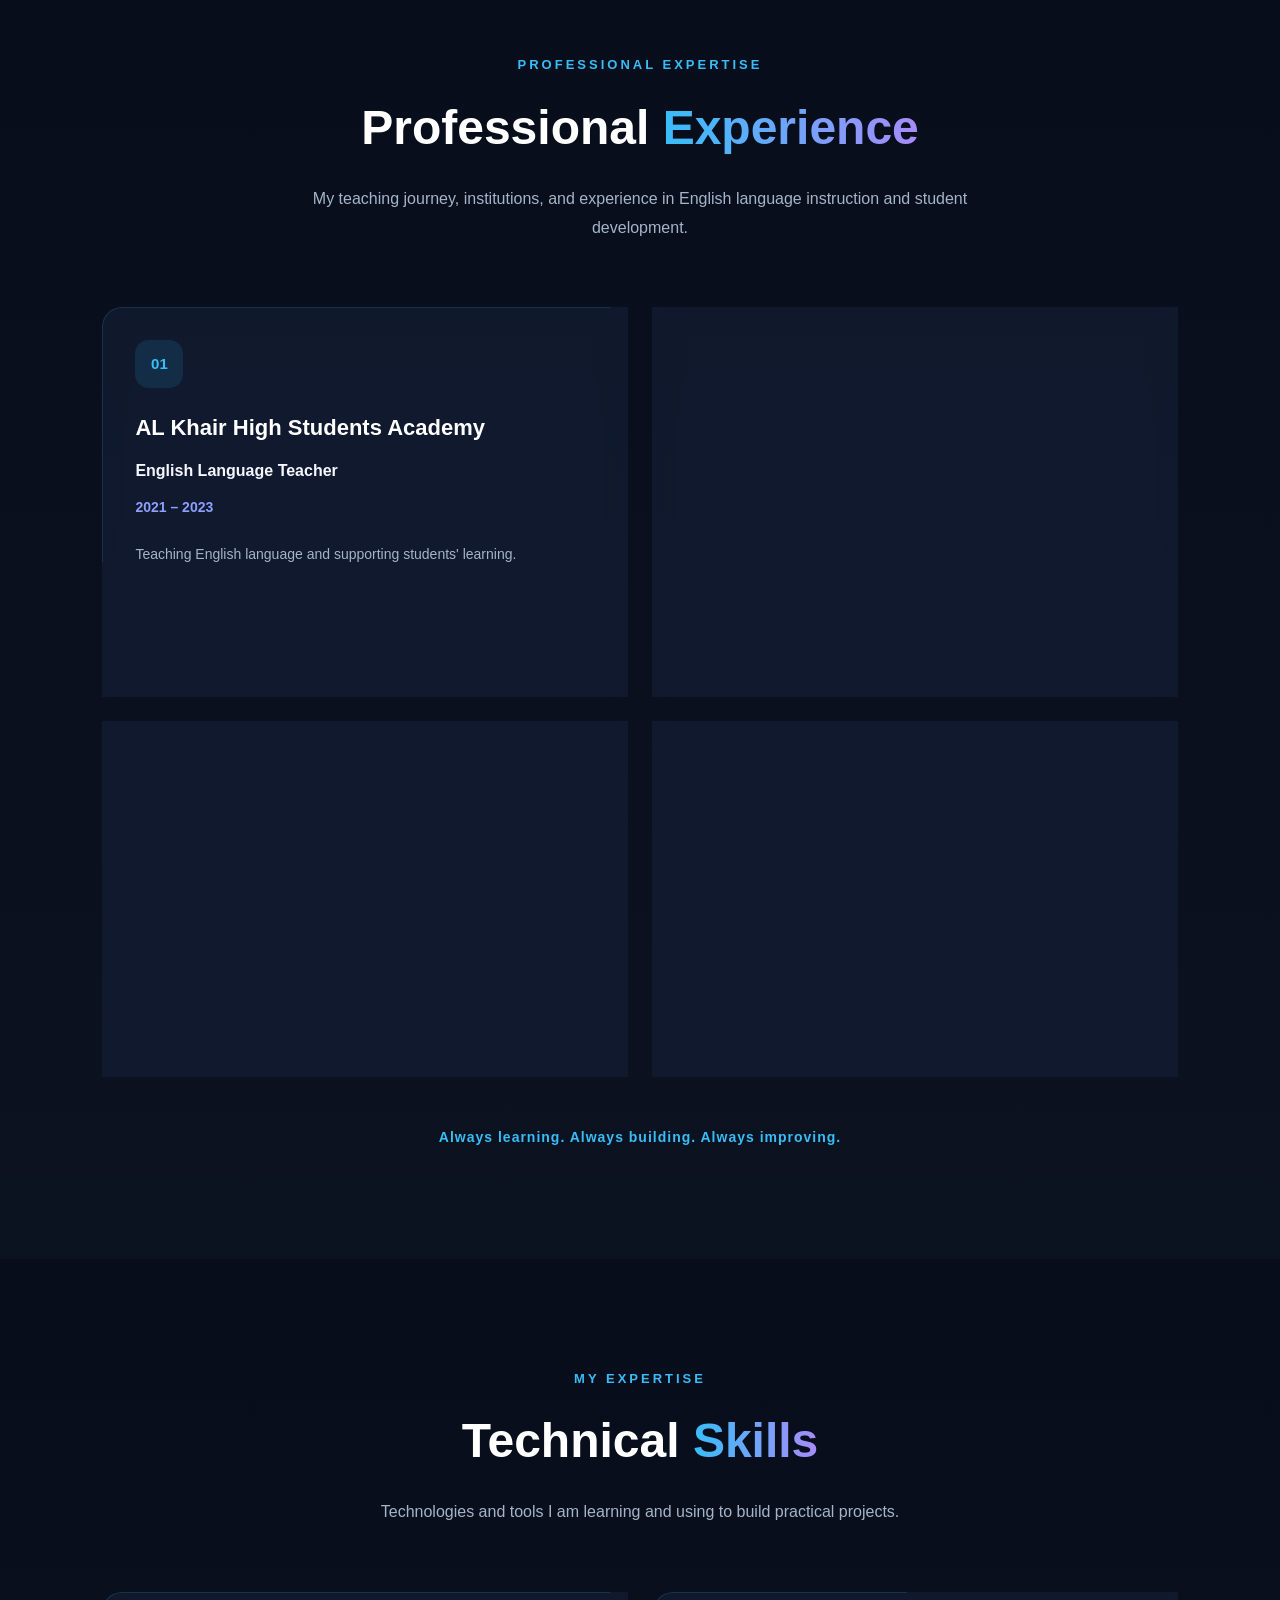
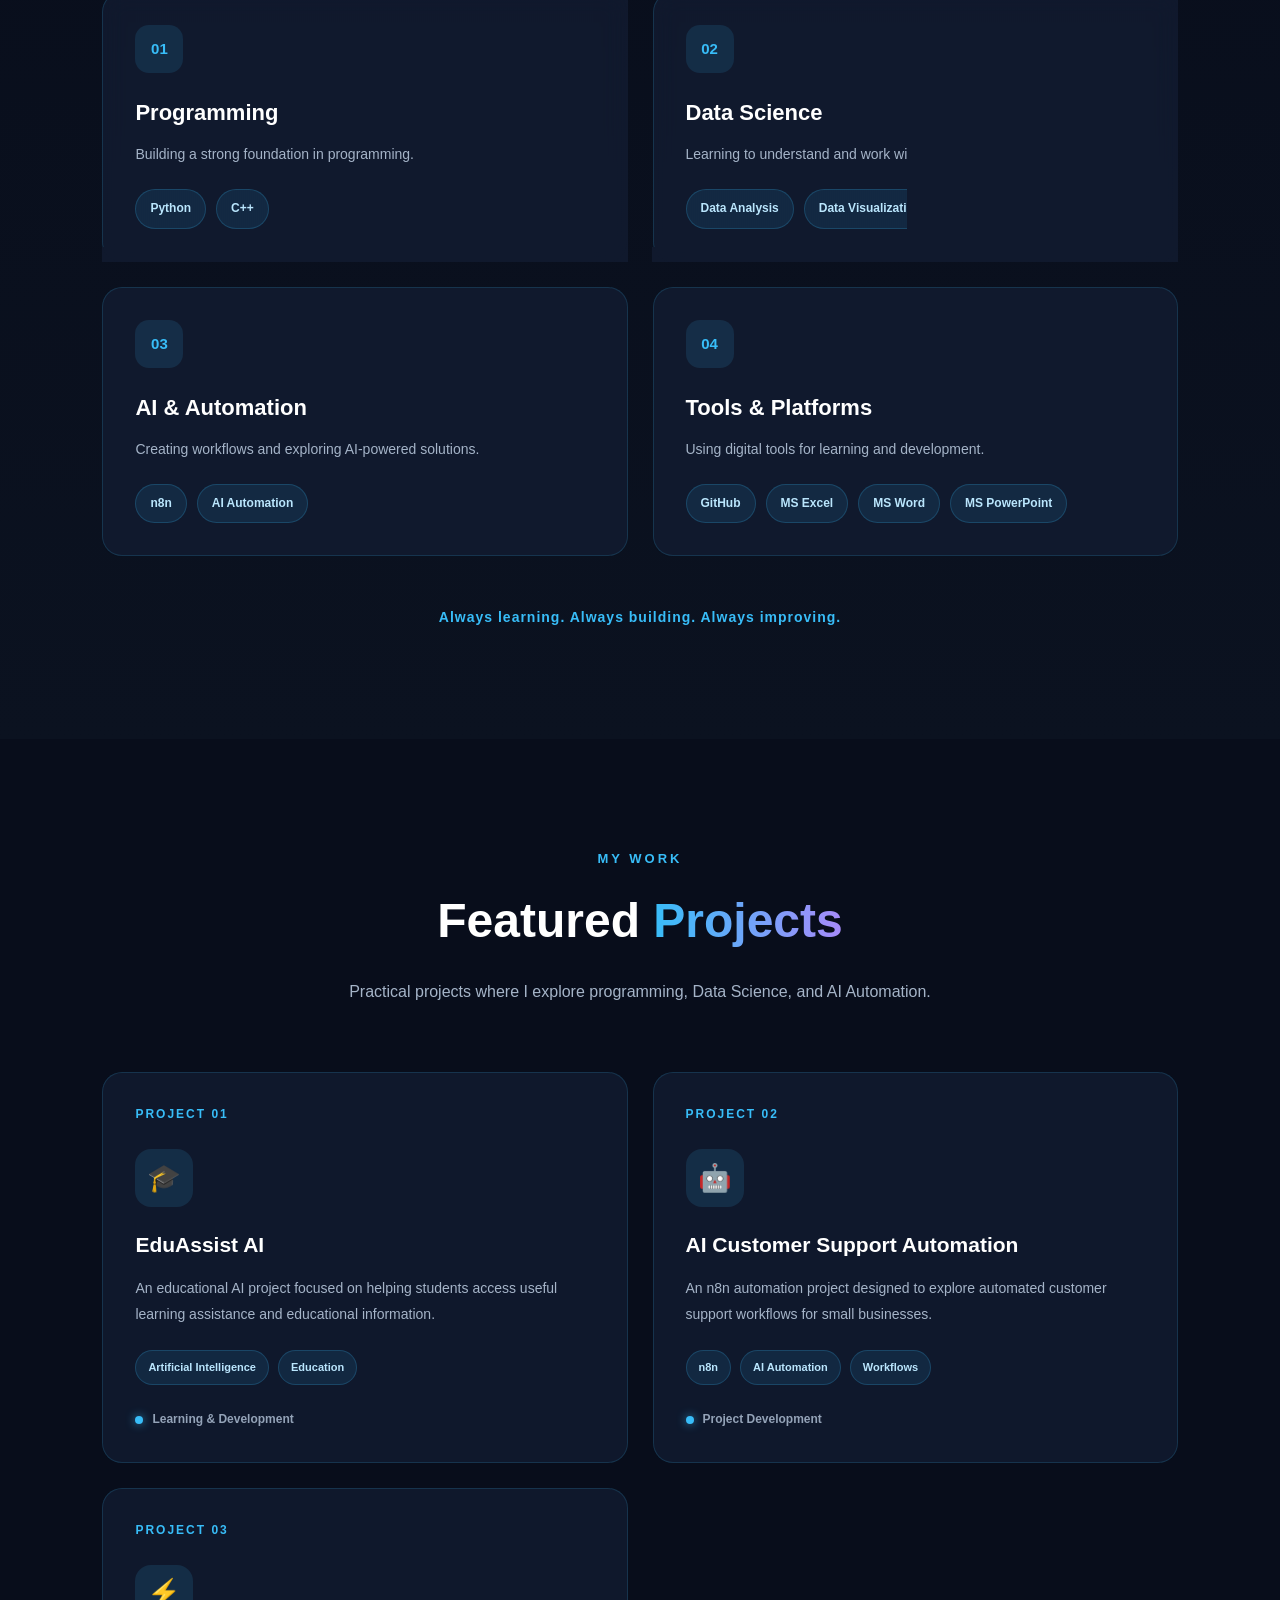
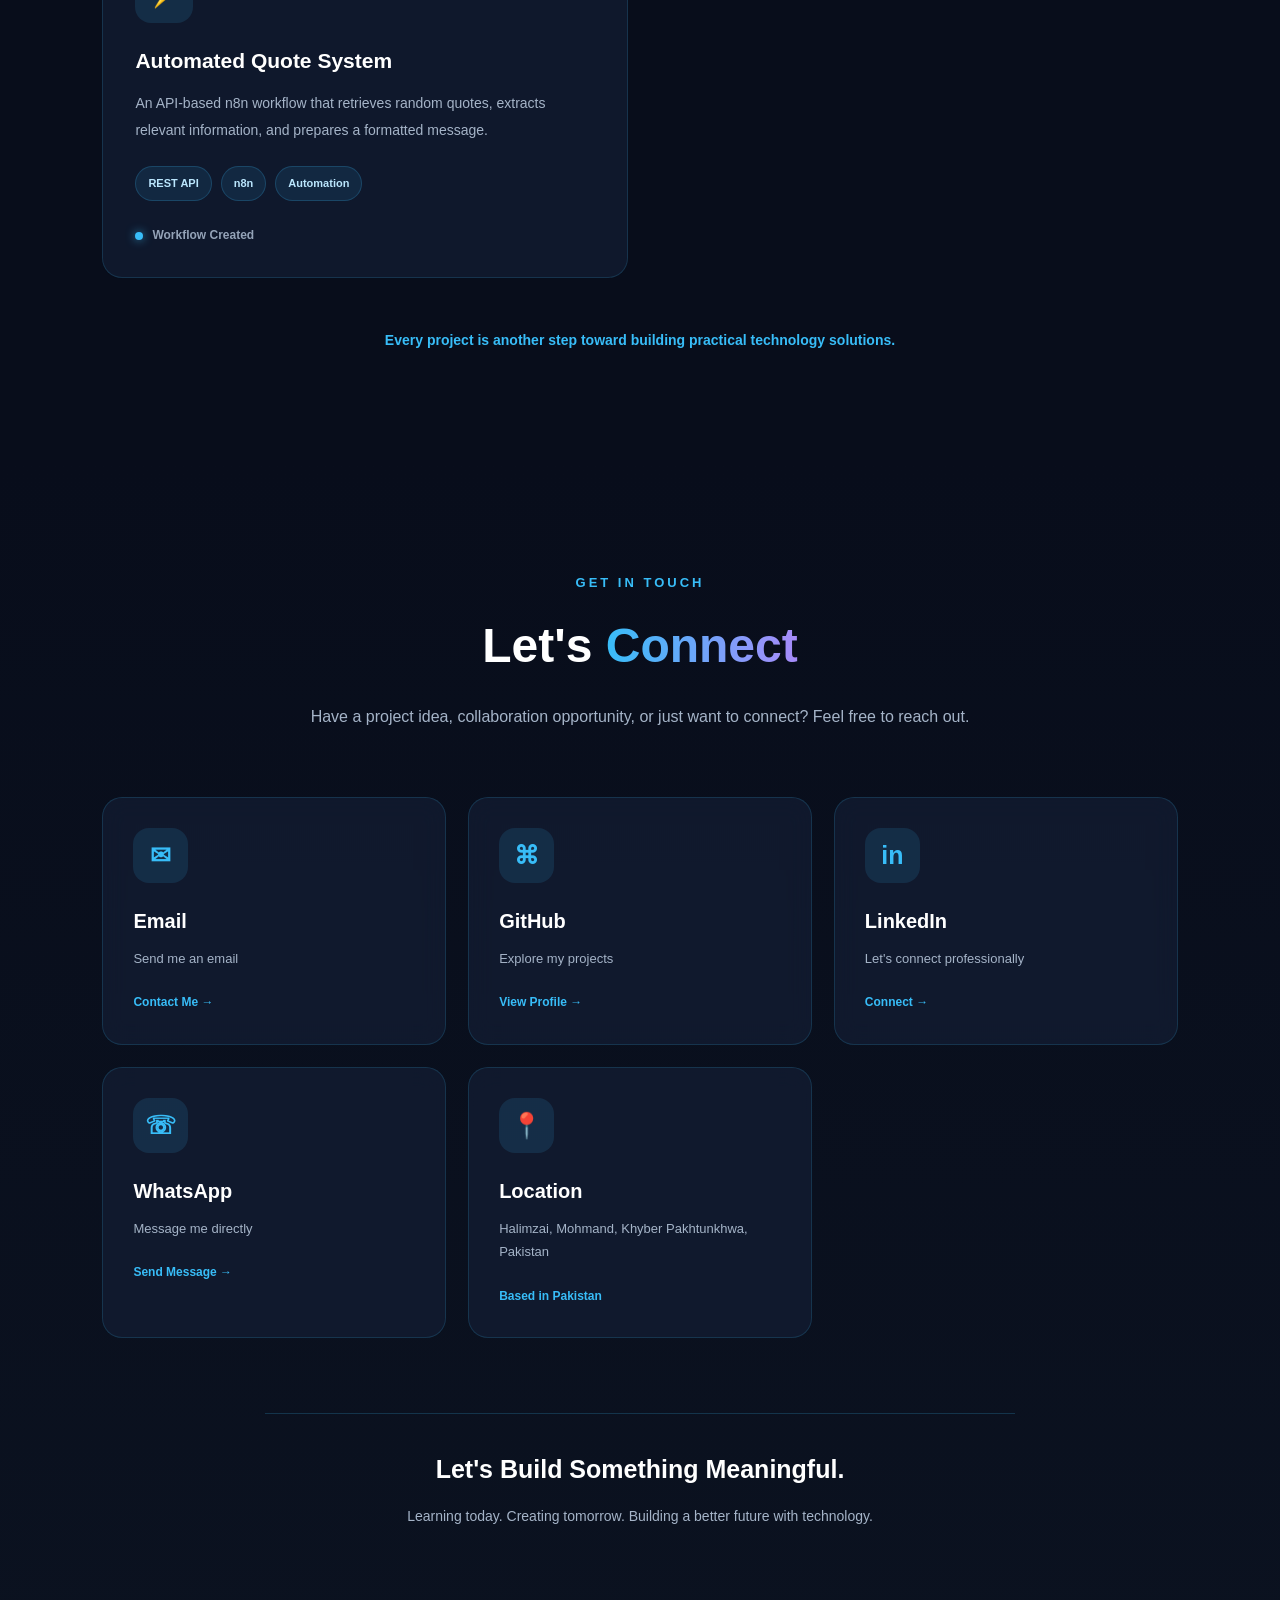
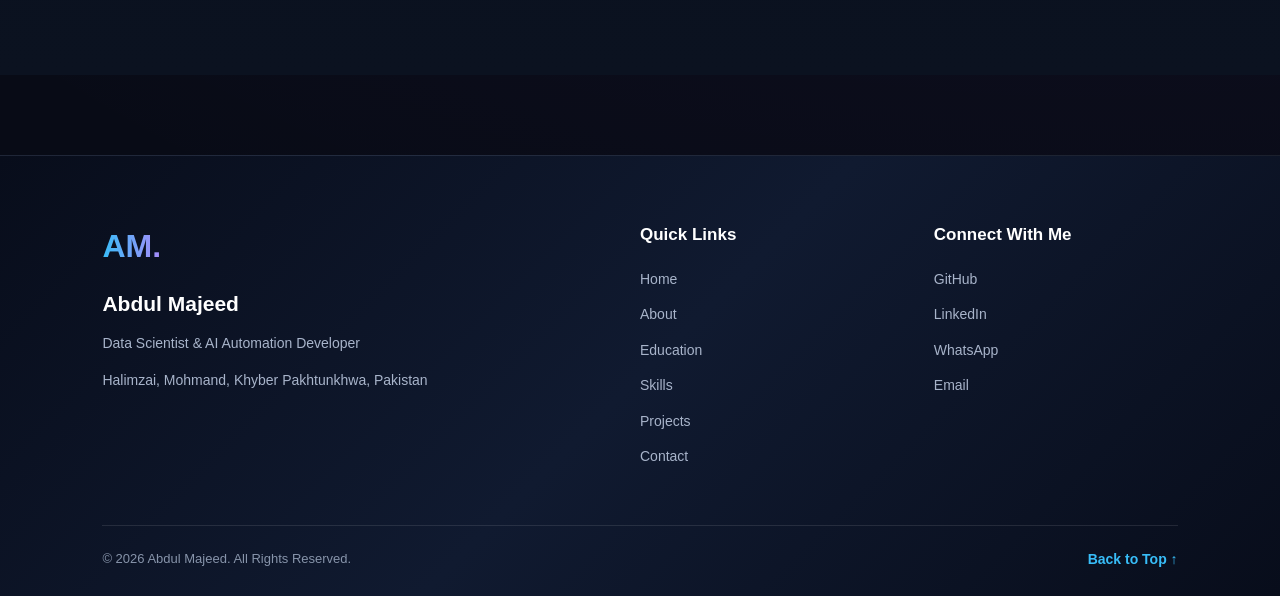
==== commit 3784c20f: "Rename work-section to skills-section in HTML" ====
--- a/index.html
+++ b/index.html
@@ -406,7 +406,7 @@
      MY OTHER WORK EXPERIENCE
      ========================================================= -->
 
-<section class="work-section" id="work">
+<section class="skills-section" id="skills">
 
     <!-- Section heading -->
     <div class="section-heading">
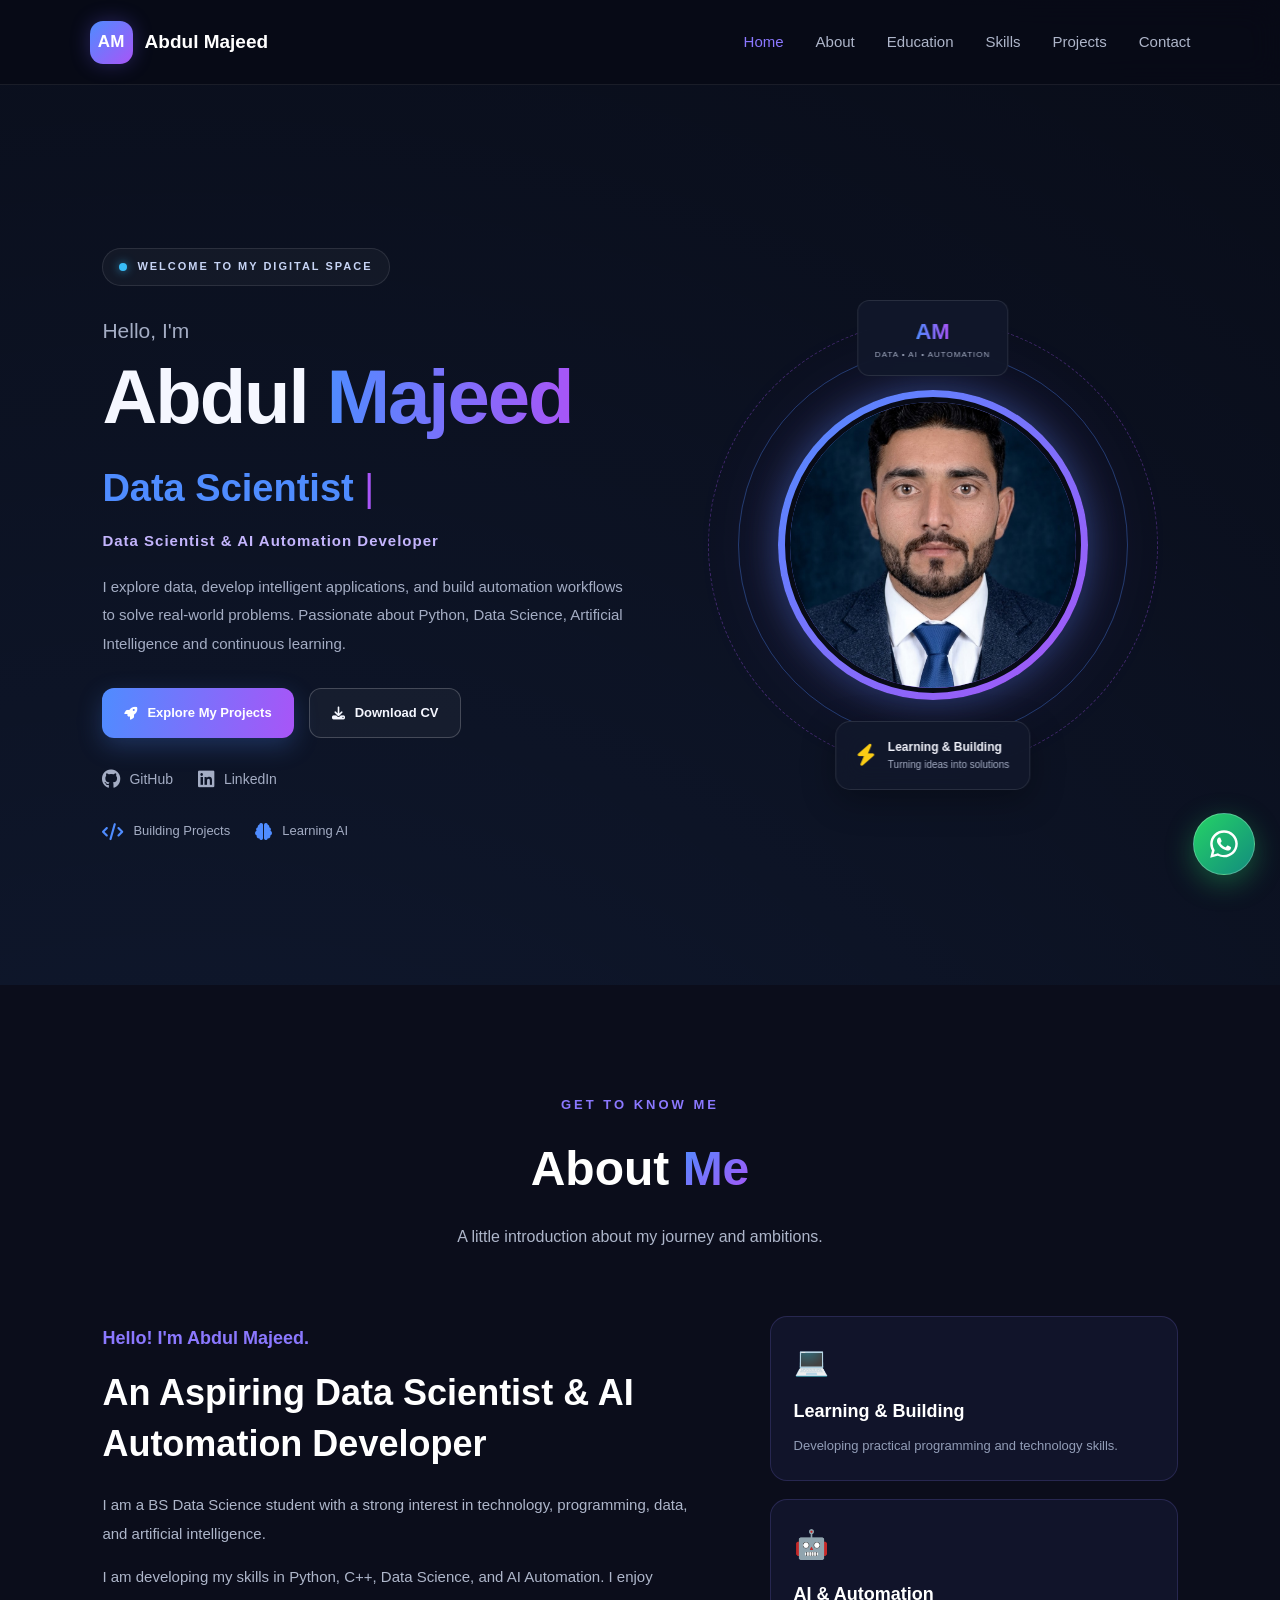
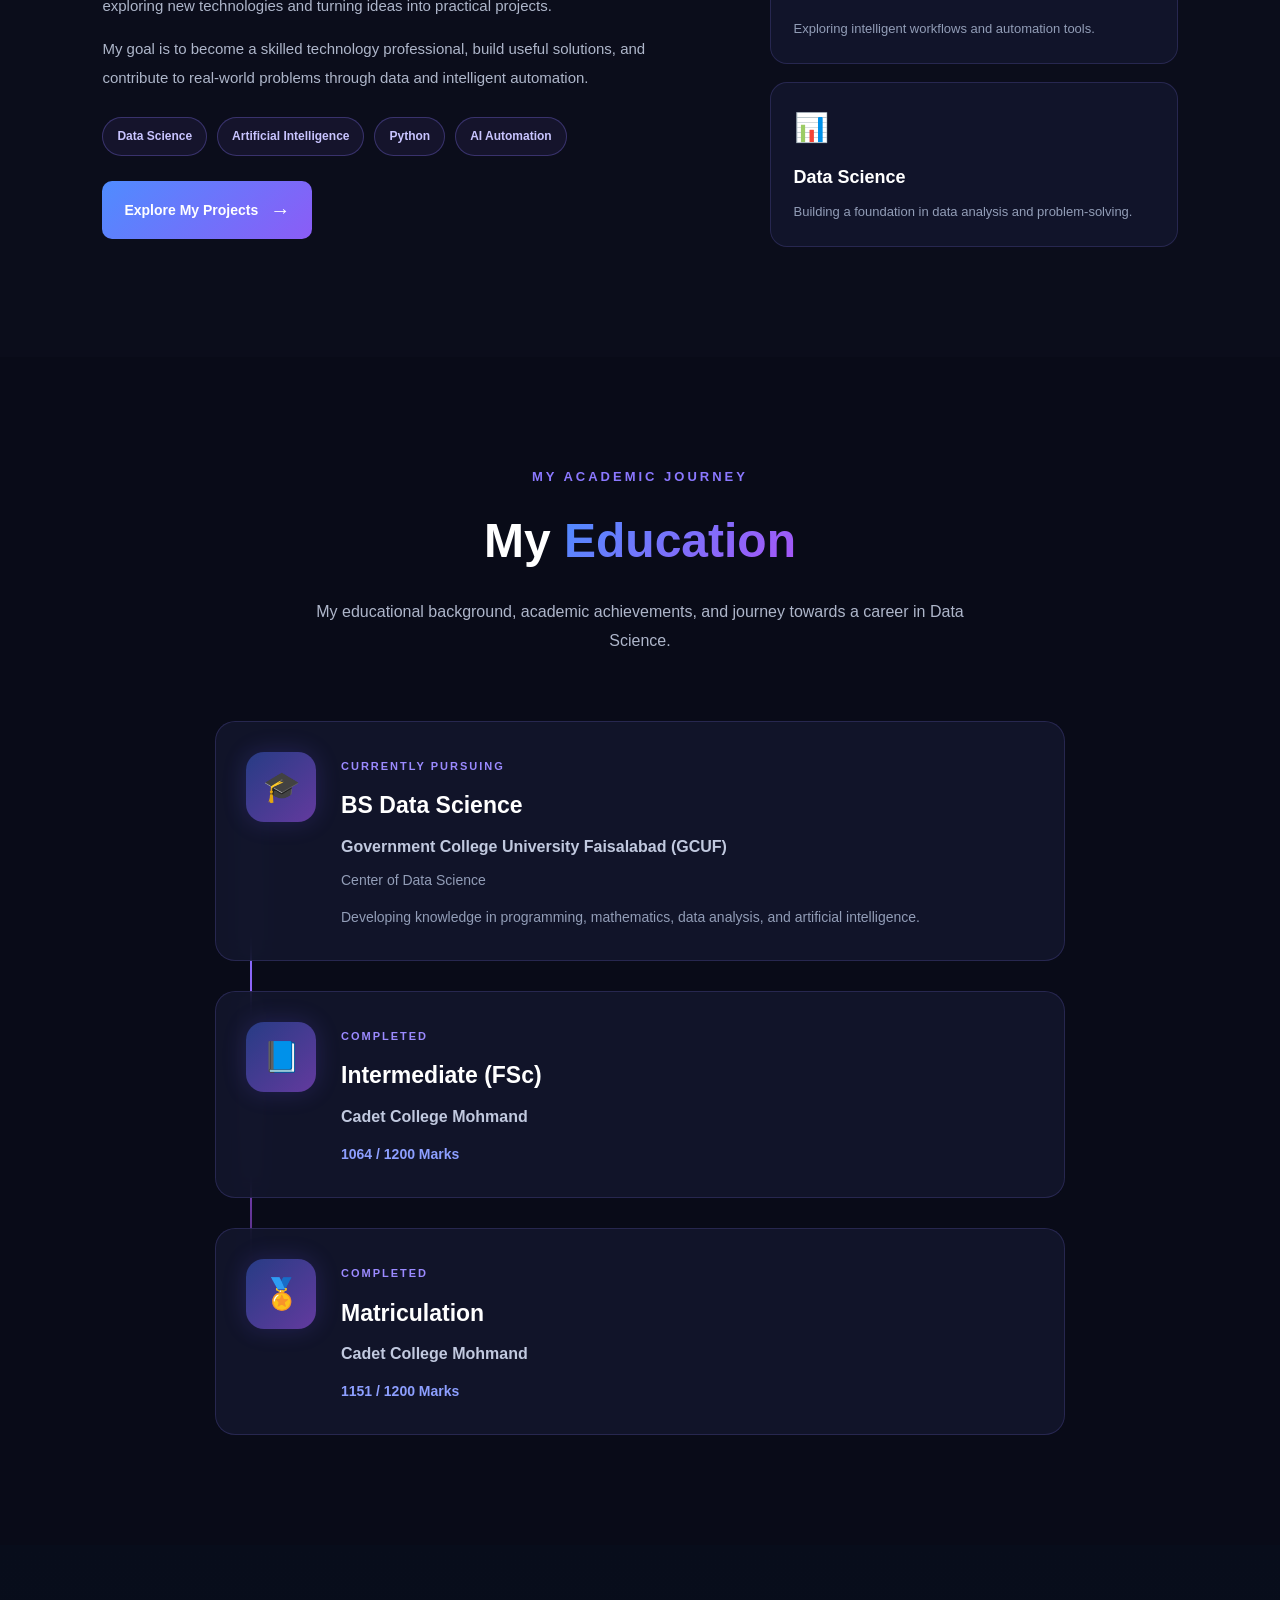
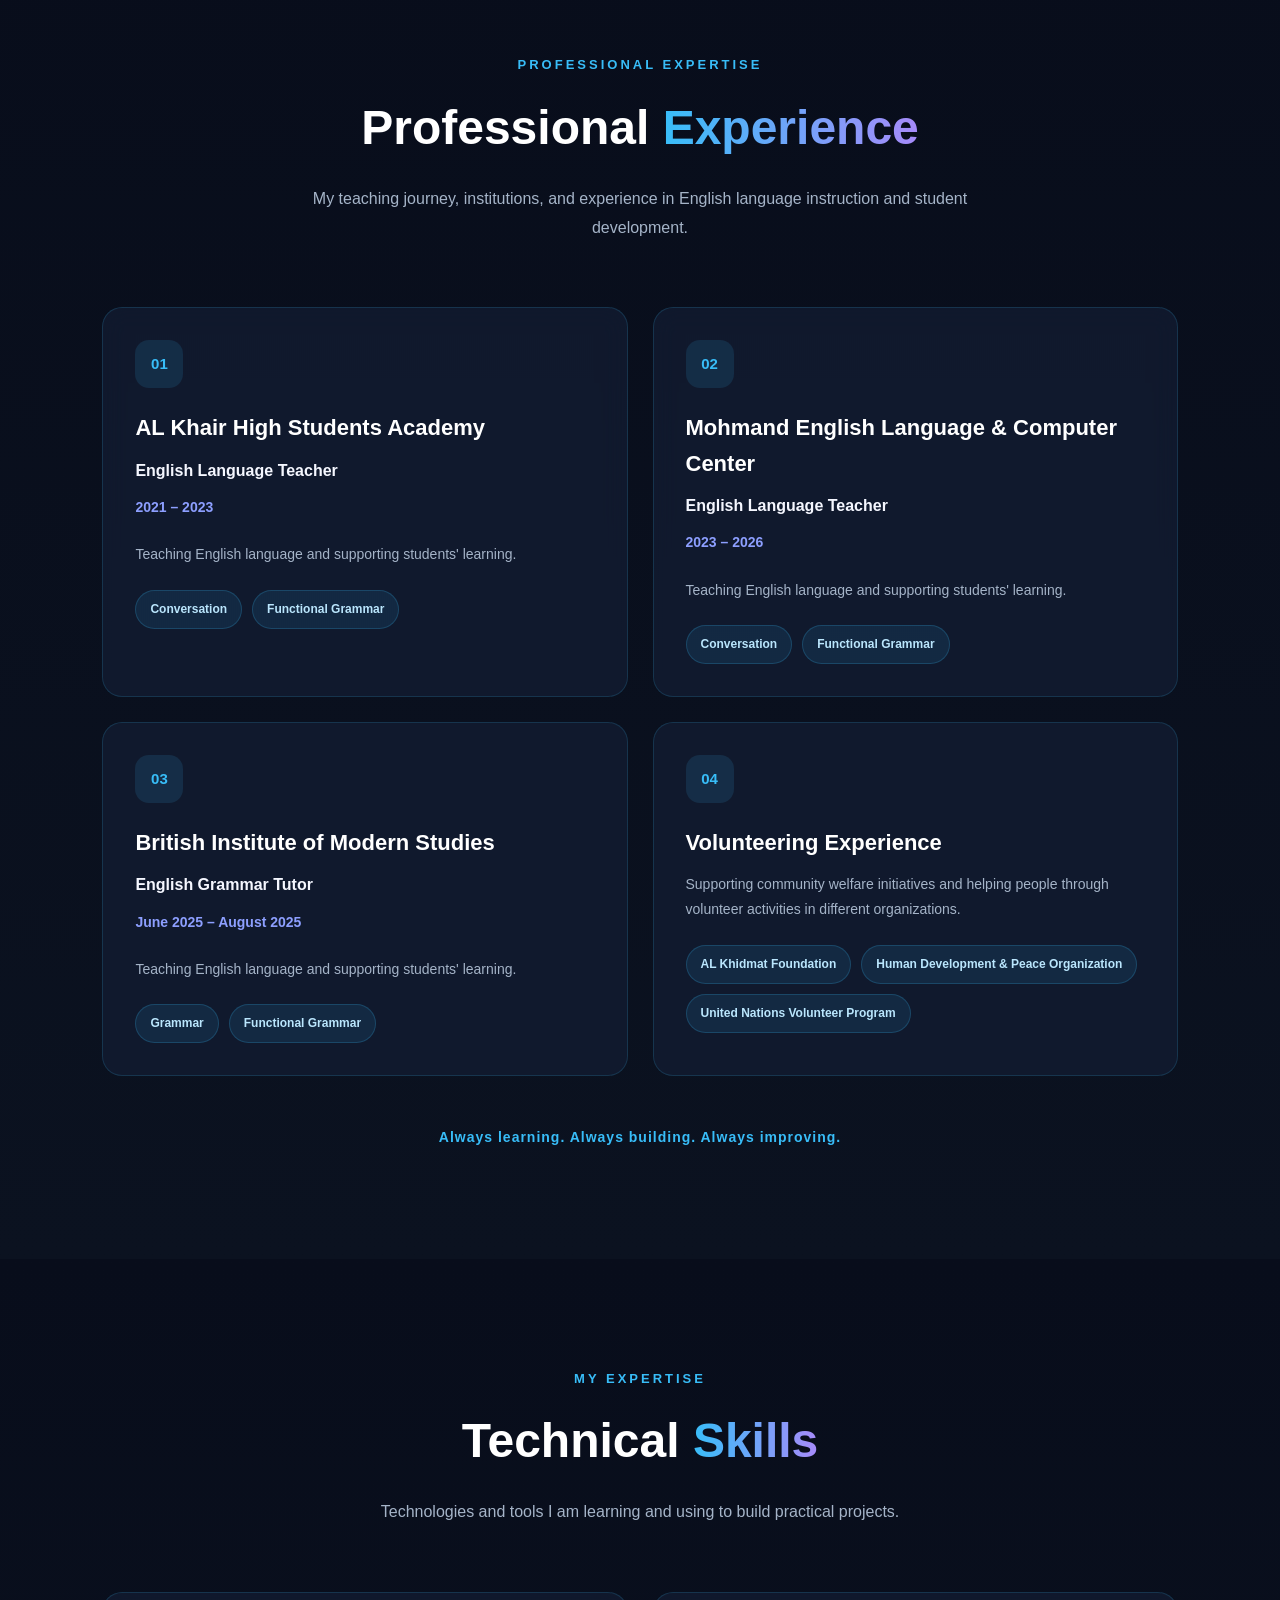
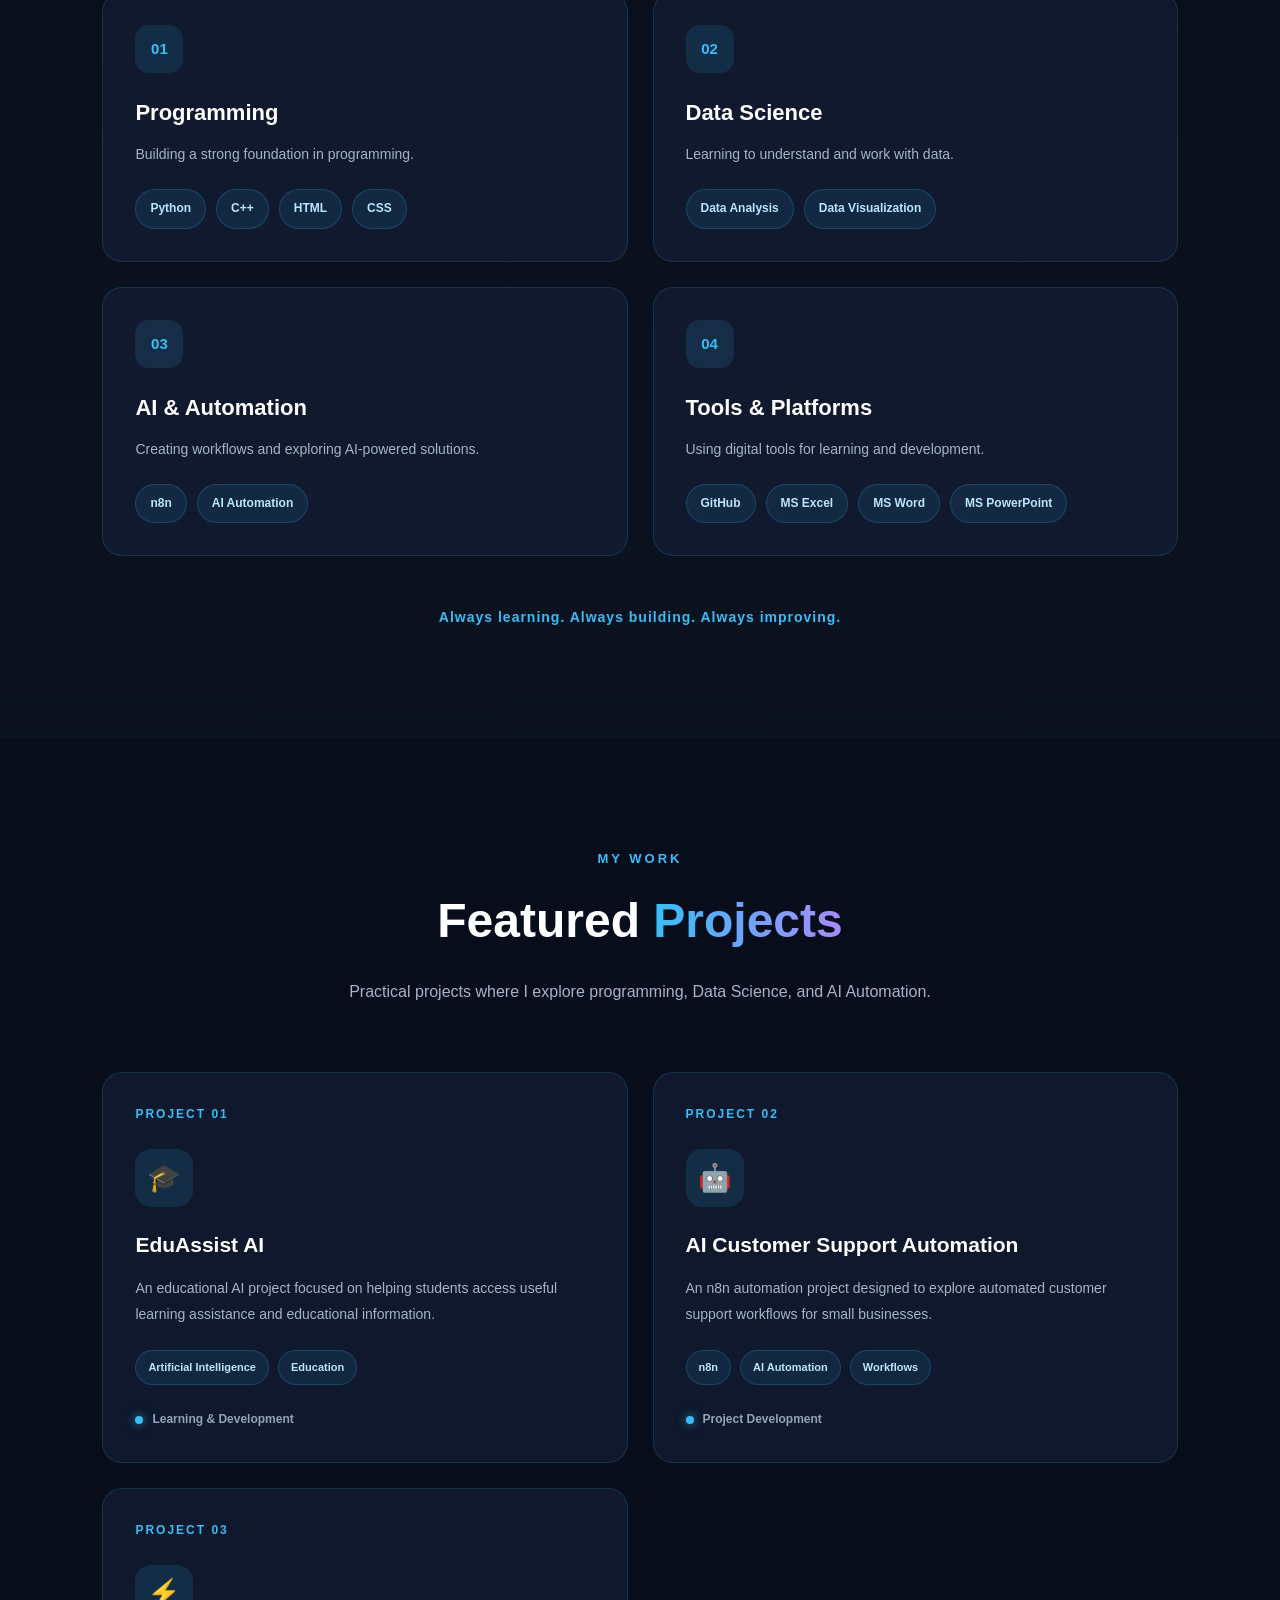
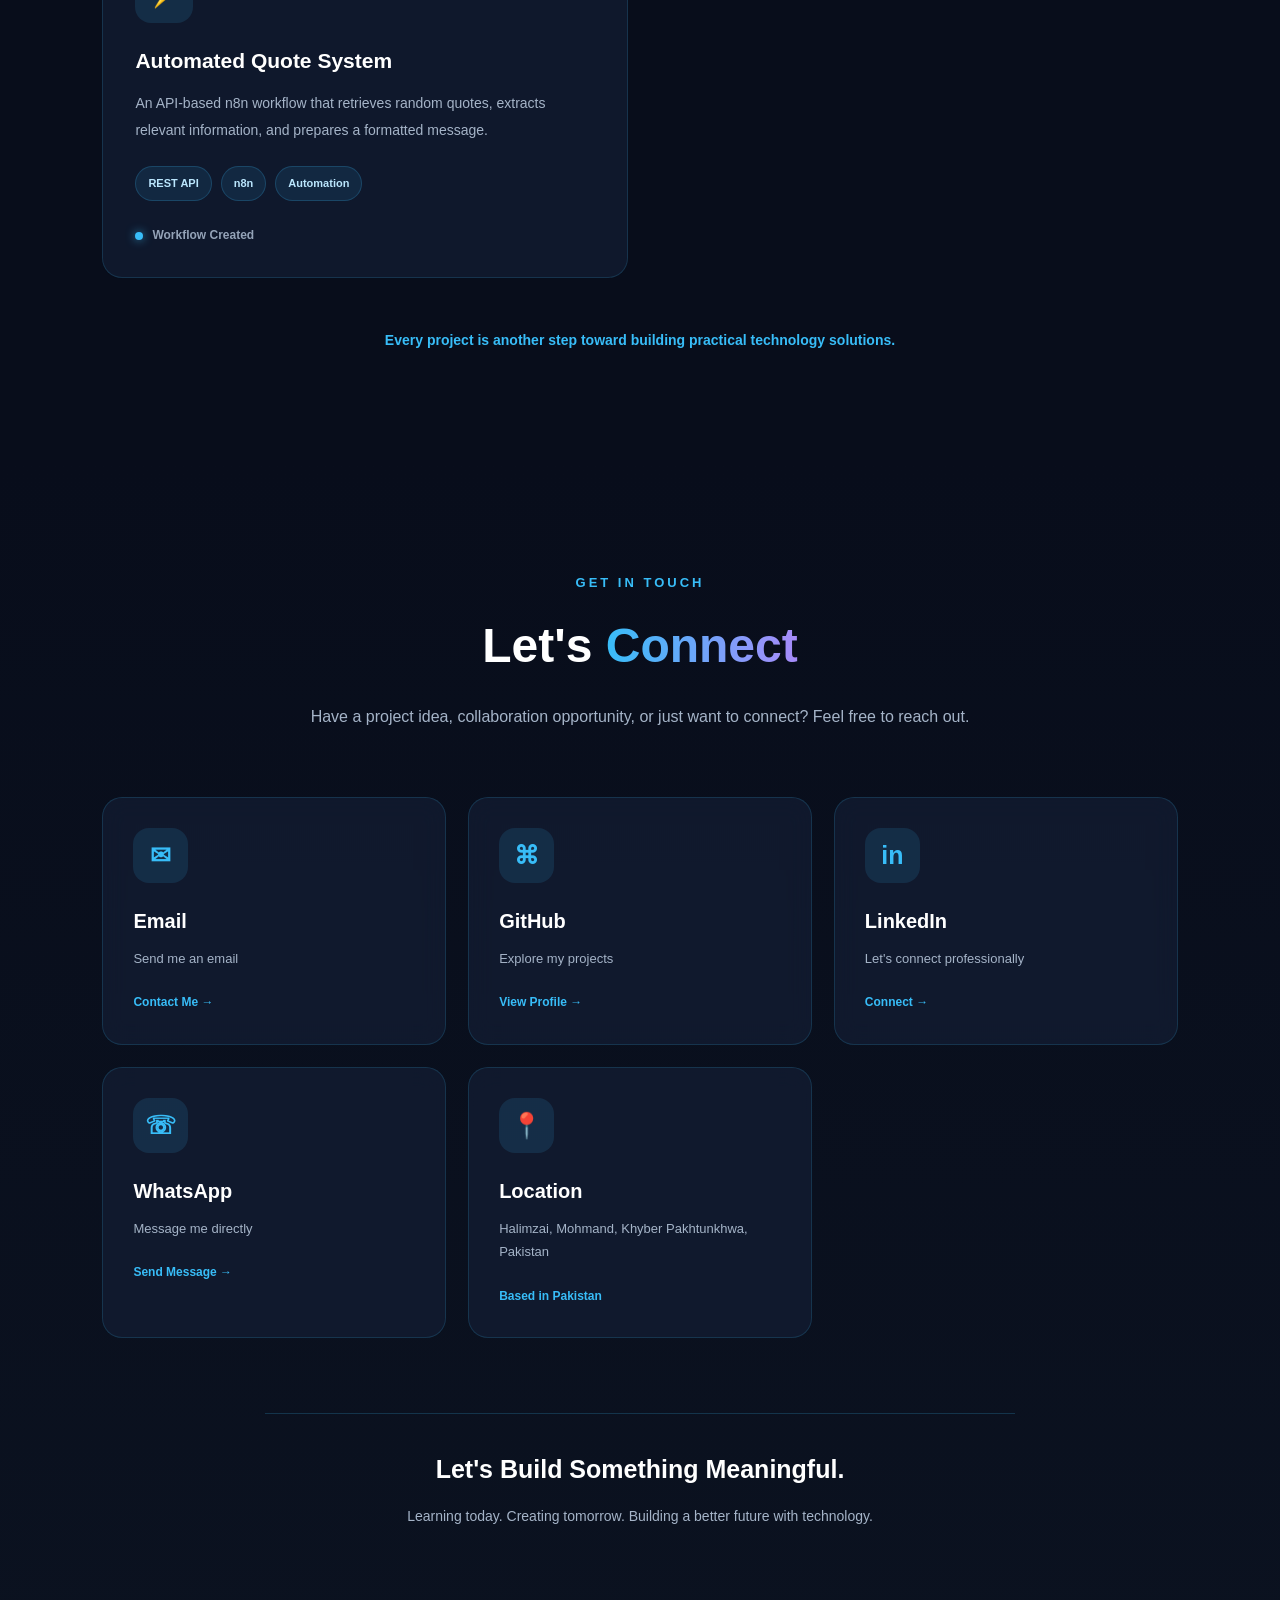
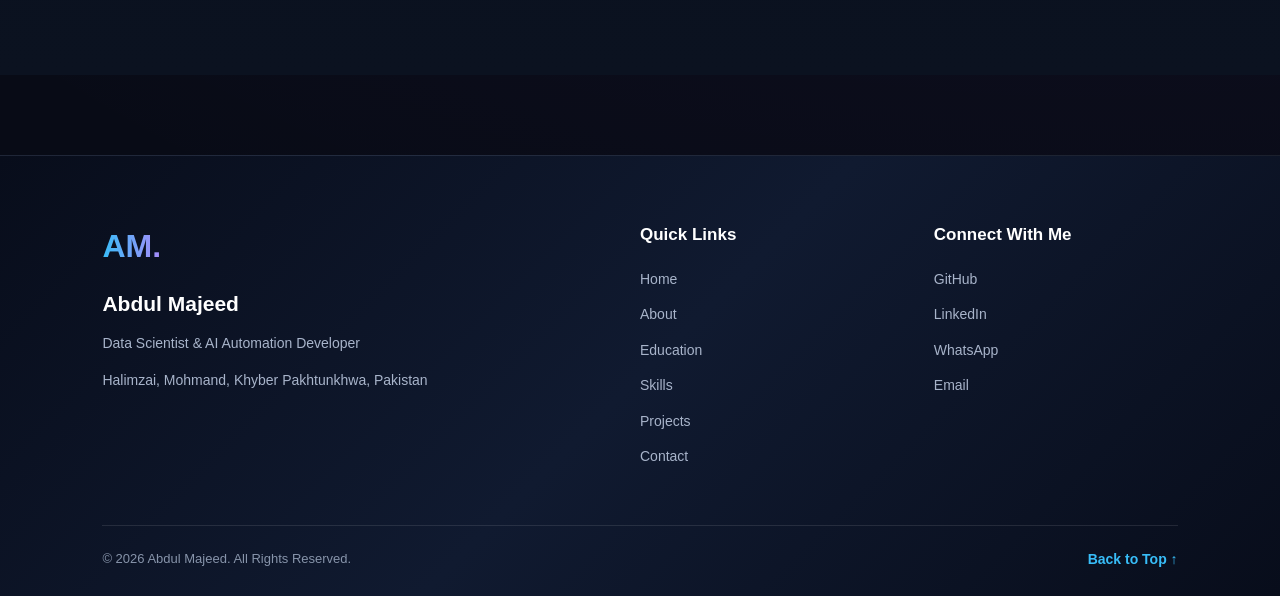
==== commit 53435fae: "Add HTML and CSS skill tags" ====
--- a/index.html
+++ b/index.html
@@ -515,6 +515,8 @@
             <div class="skill-tags">
                 <span>Python</span>
                 <span>C++</span>
+                <span>HTML</span>
+                <span>CSS</span>
             </div>
         </div>
 
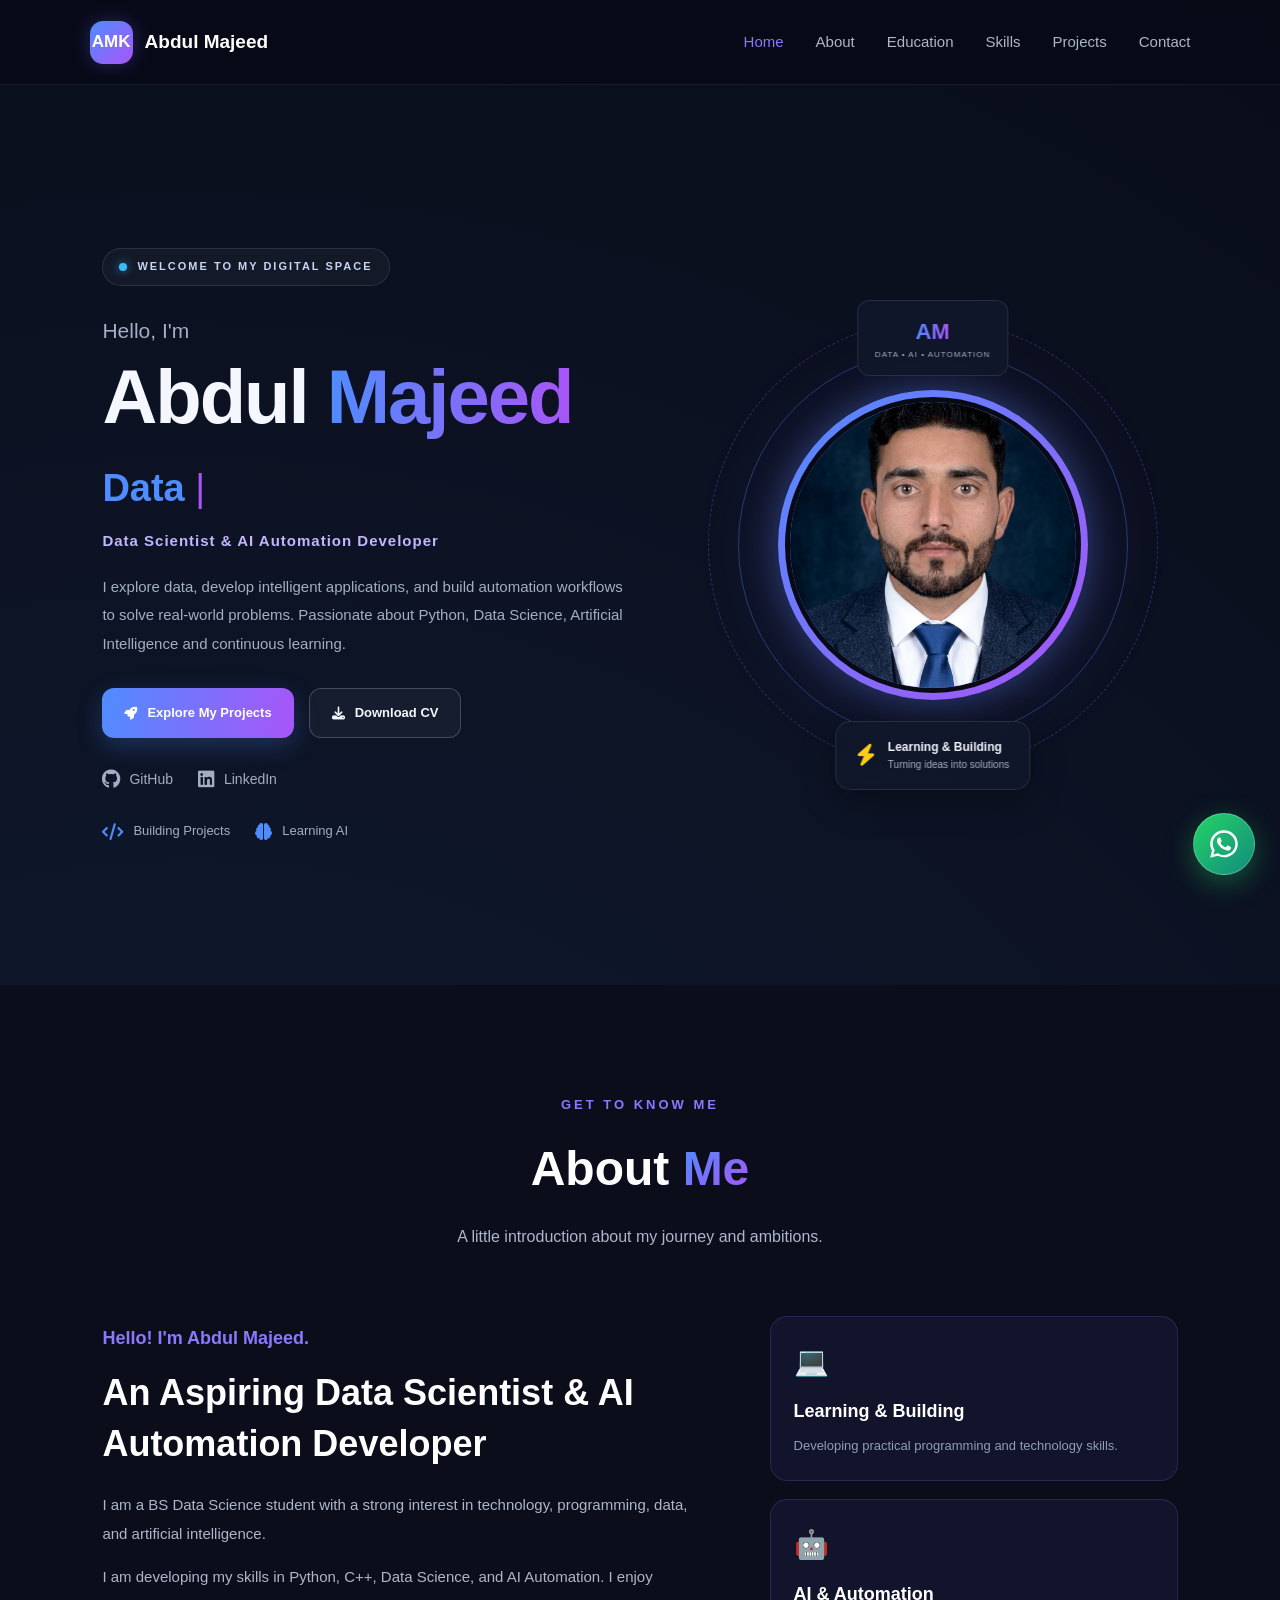
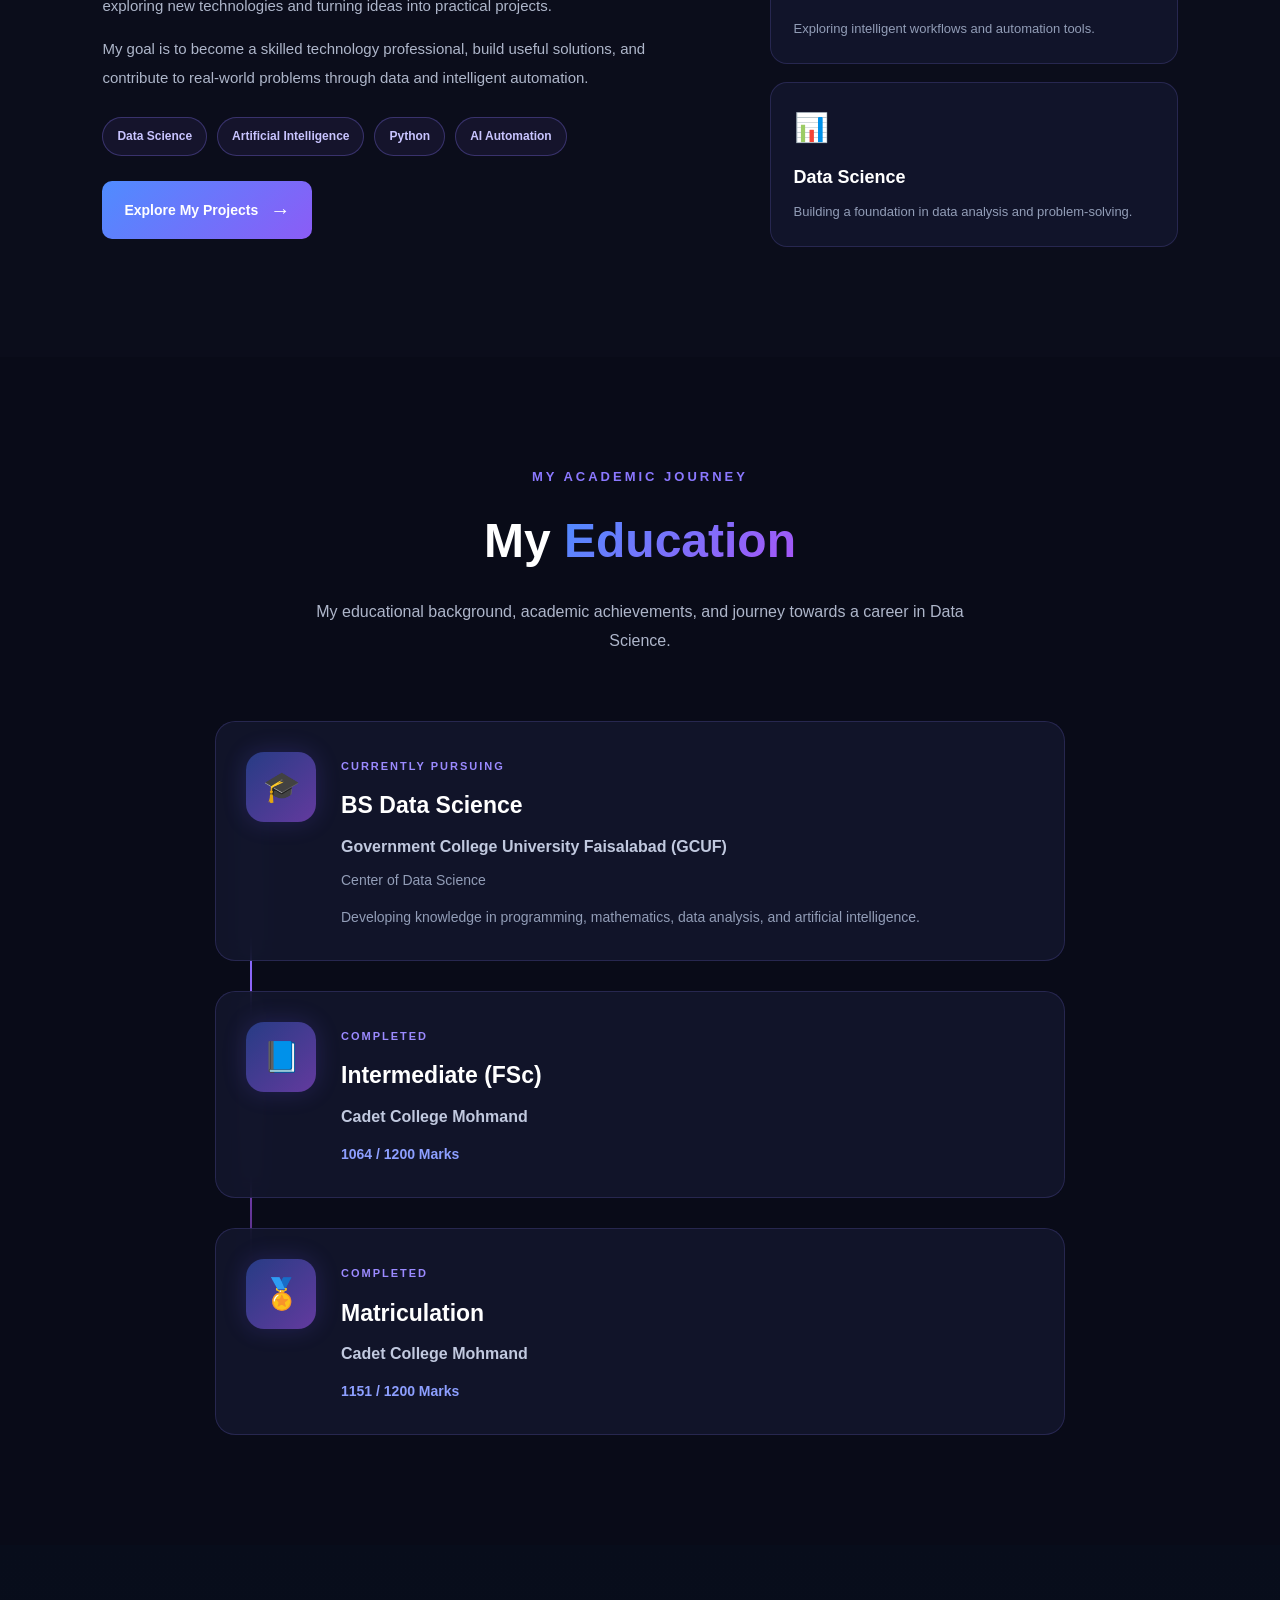
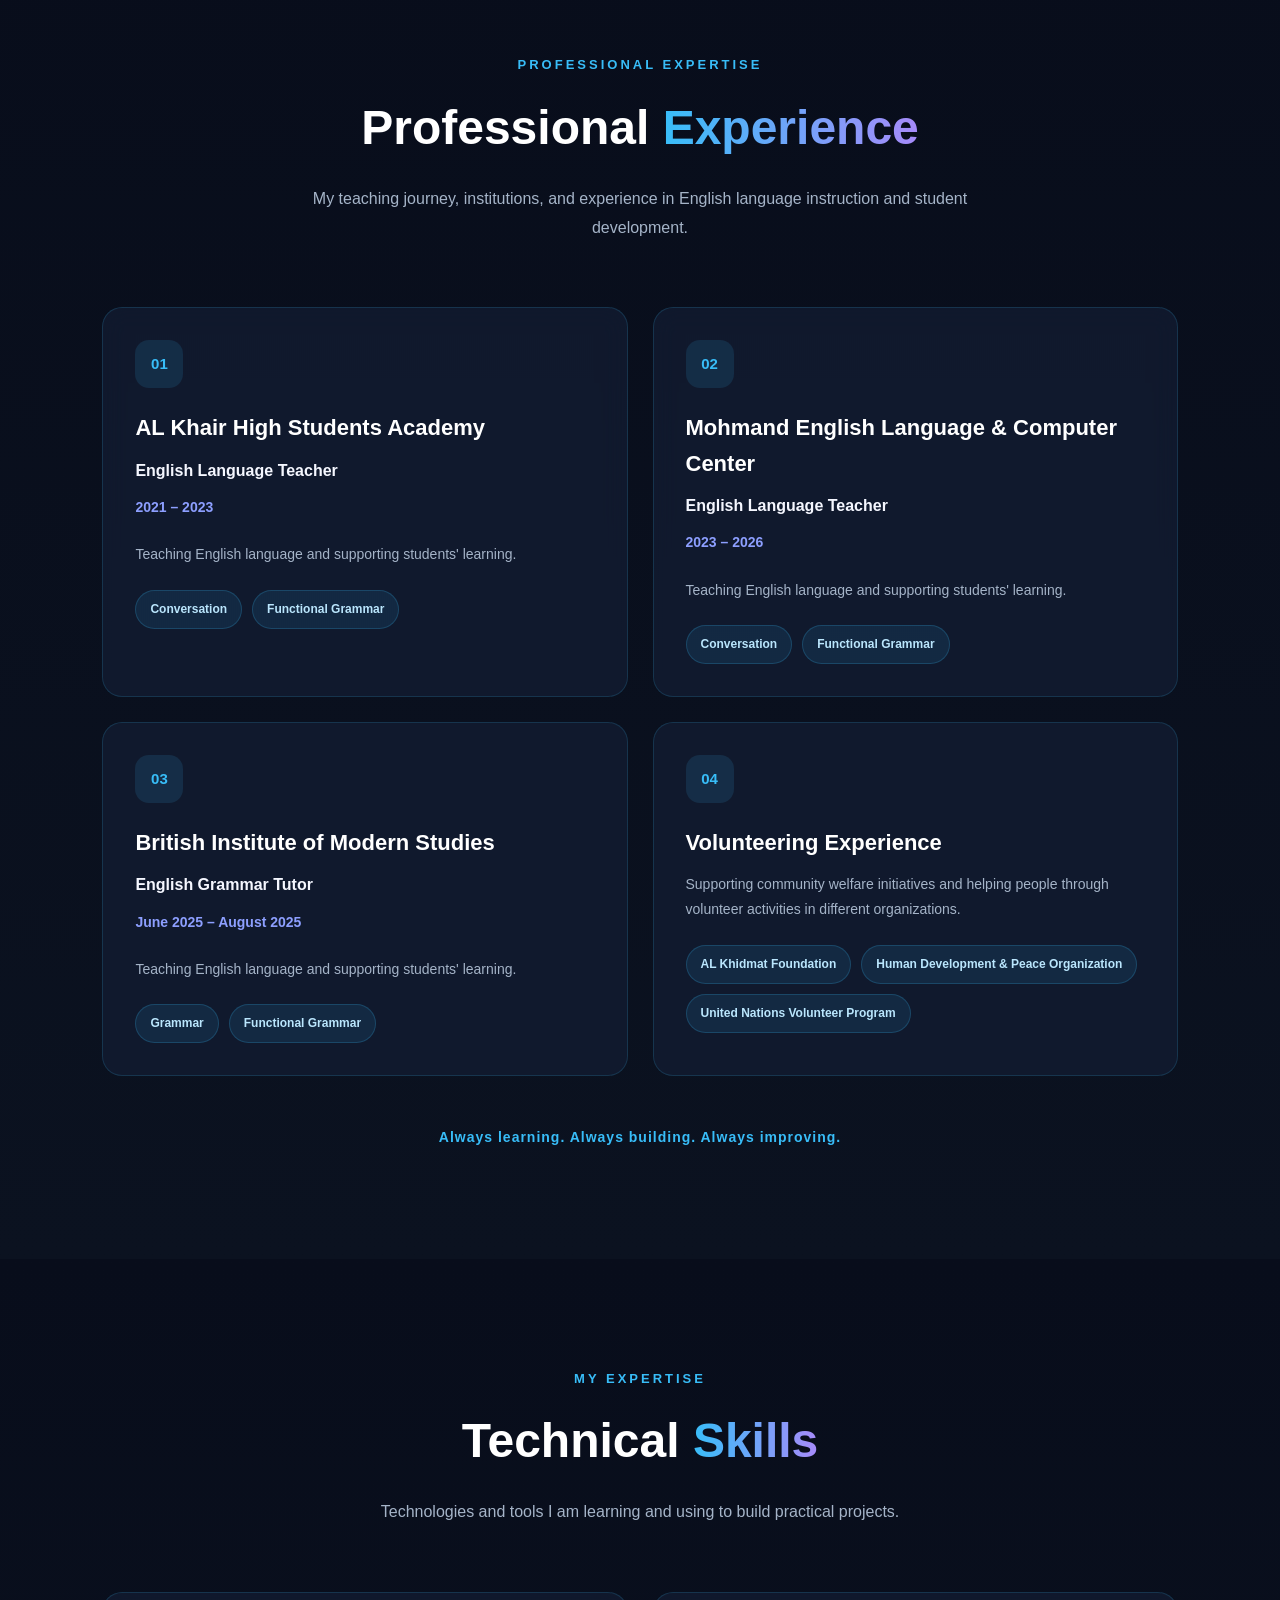
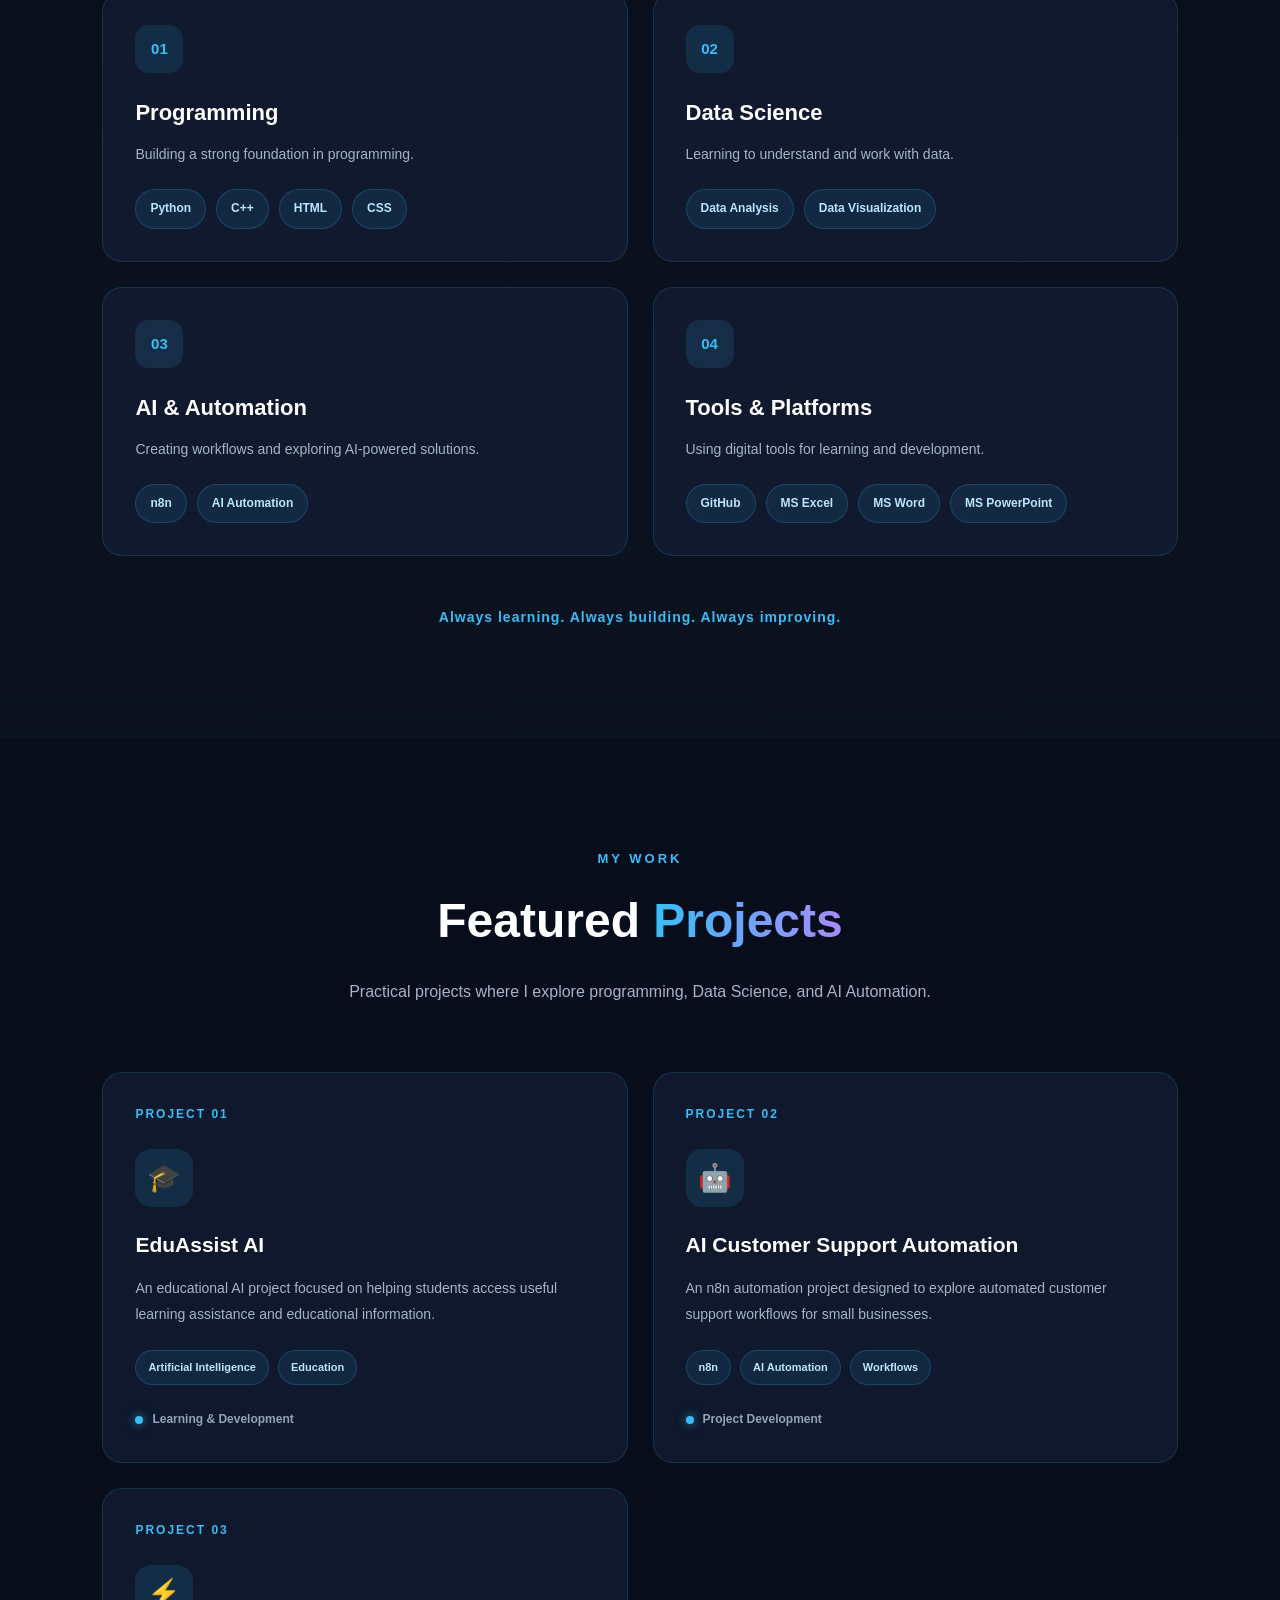
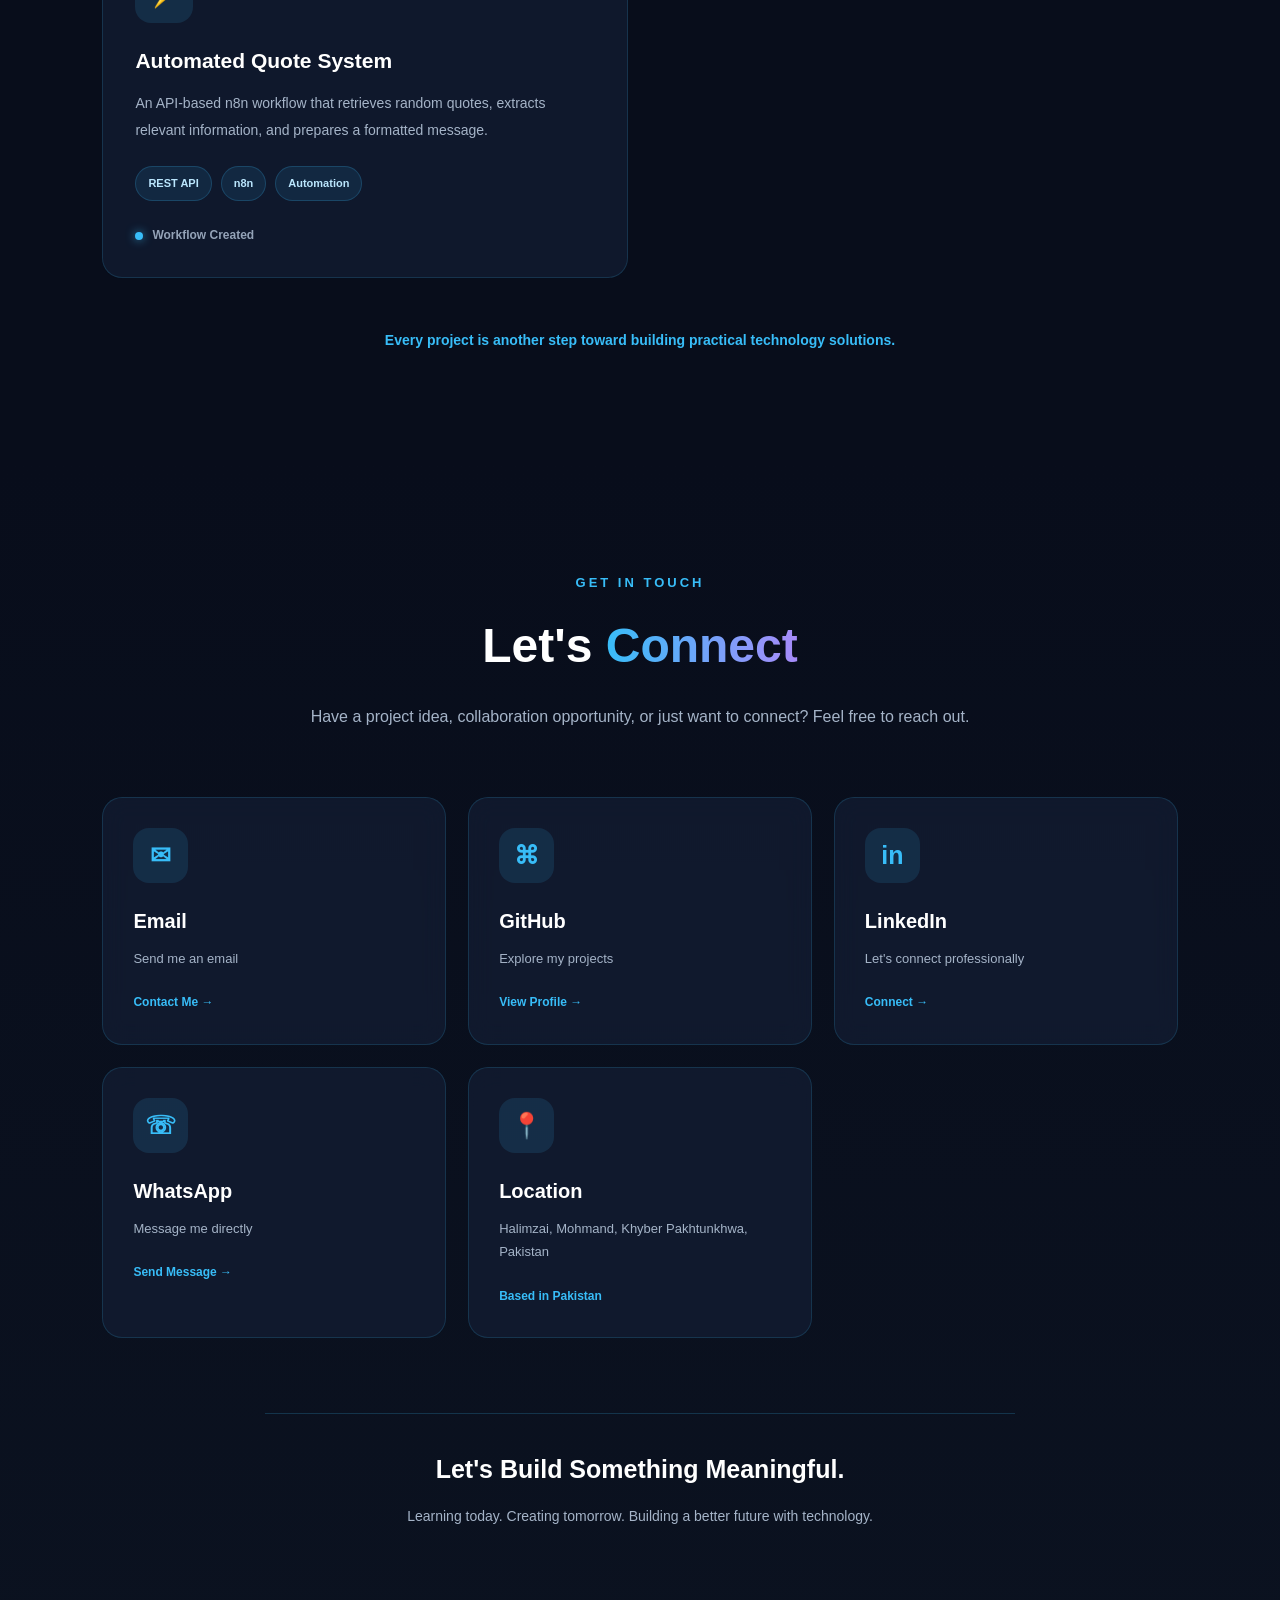
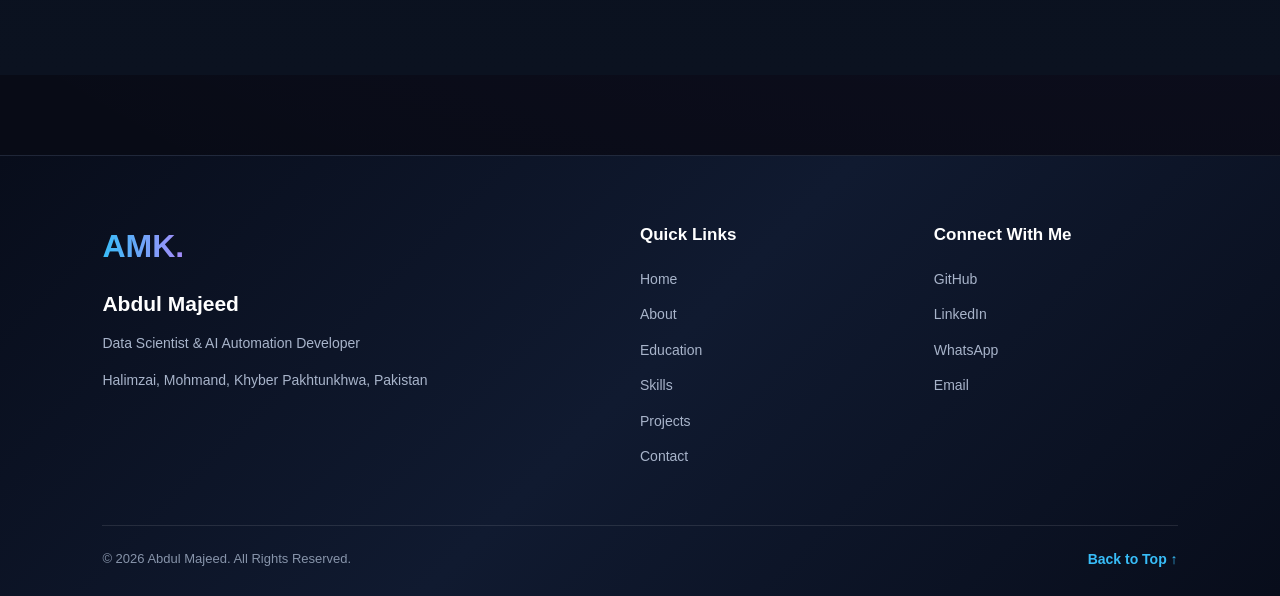
==== commit 2db310c2: "Update logo branding from 'AM' to 'AMK'" ====
--- a/index.html
+++ b/index.html
@@ -37,7 +37,7 @@
 
     <!-- Logo and personal brand -->
     <a href="#home" class="nav-logo">
-        <span class="logo-mark">AM</span>
+        <span class="logo-mark">AMK</span>
         <span class="logo-name">Abdul Majeed</span>
     </a>
 
@@ -849,7 +849,7 @@
 
             <!-- Personal branding -->
             <div class="footer-brand">
-                <a href="#home" class="footer-logo">AM.</a>
+                <a href="#home" class="footer-logo">AMK.</a>
 
                 <h3>Abdul Majeed</h3>
 
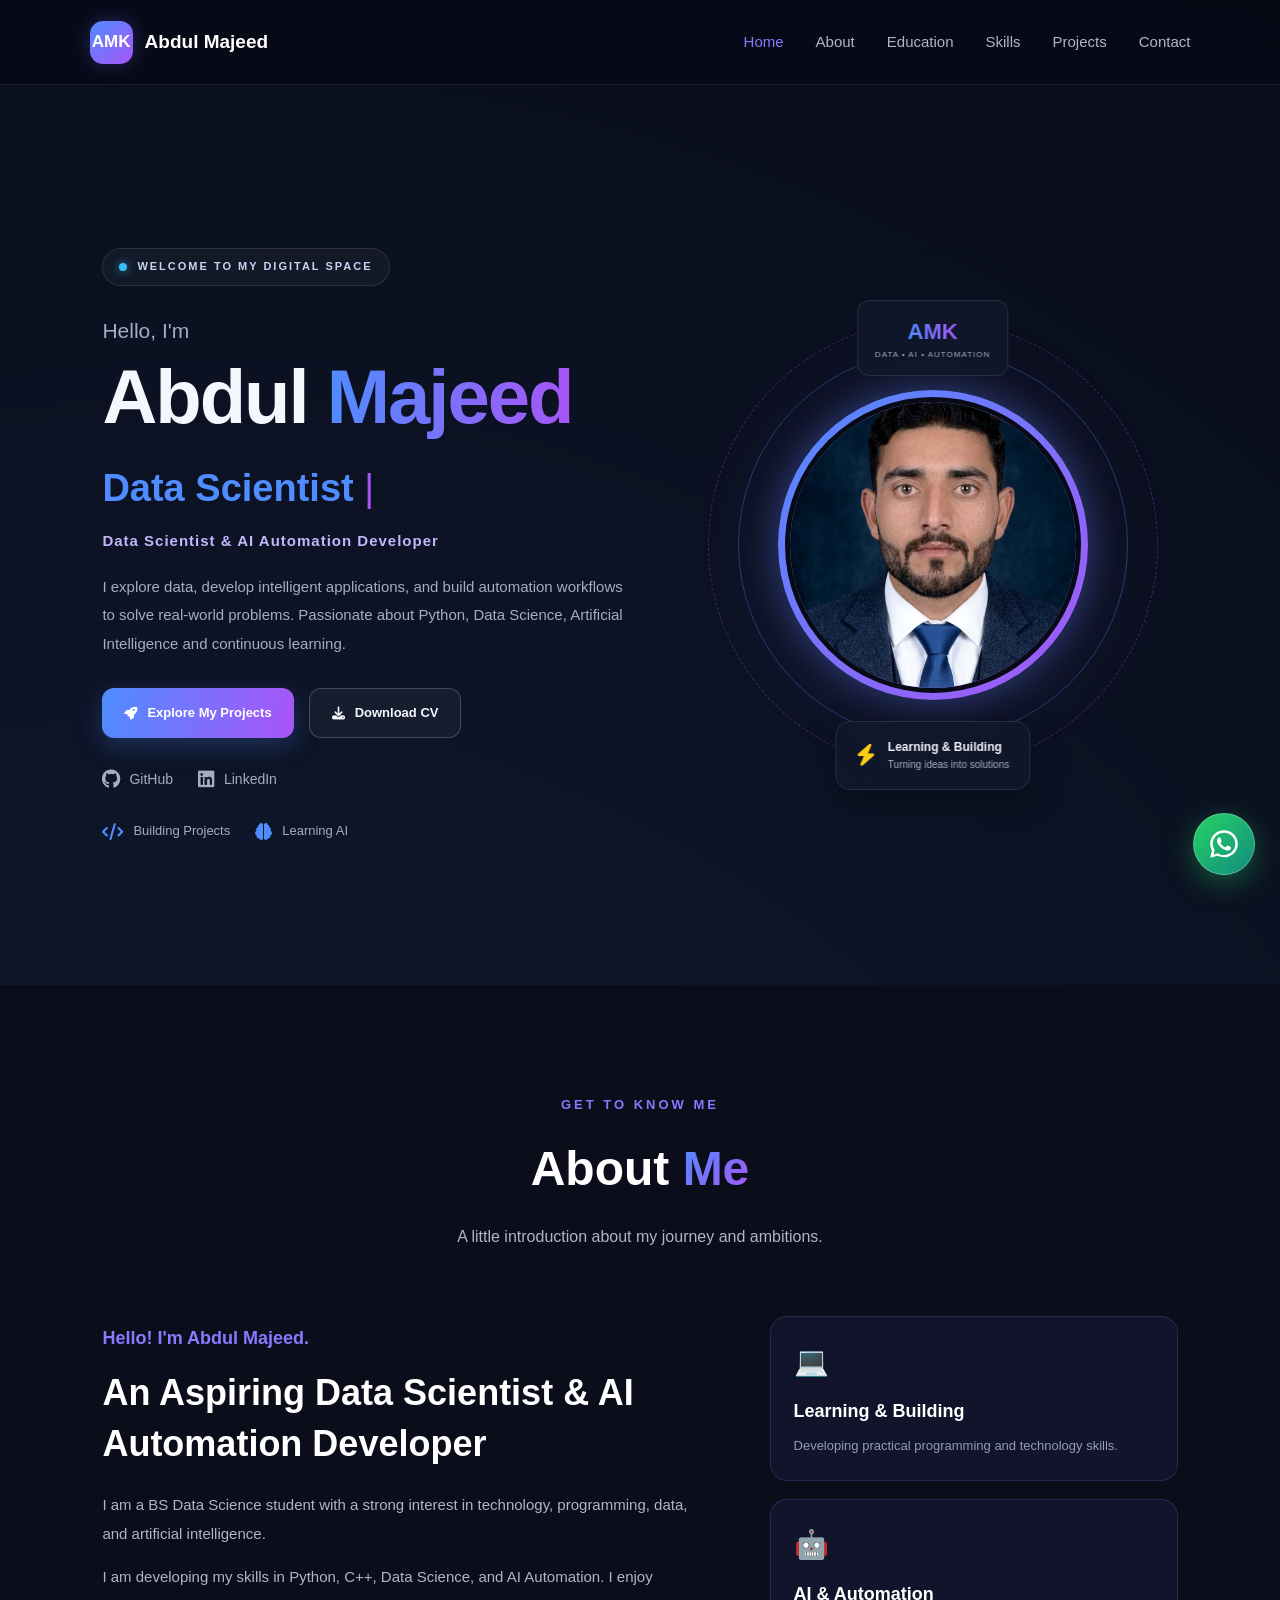
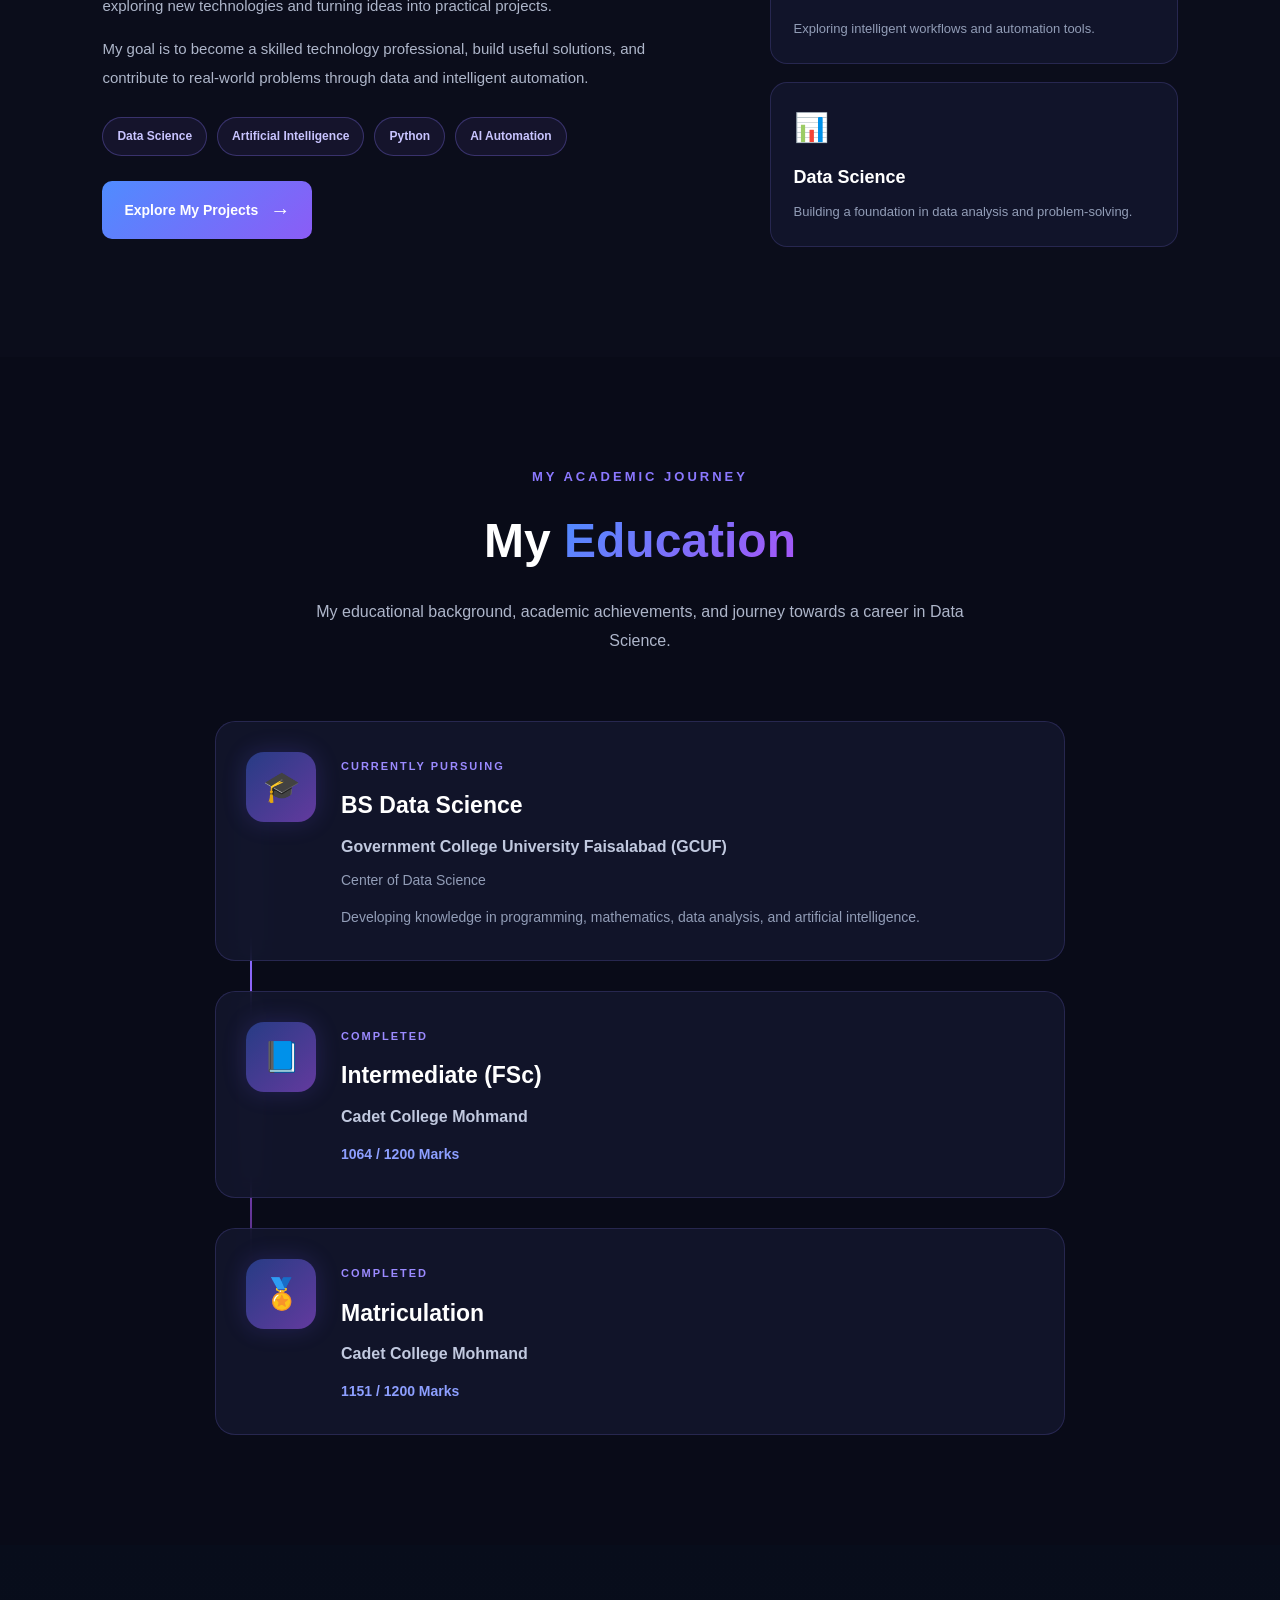
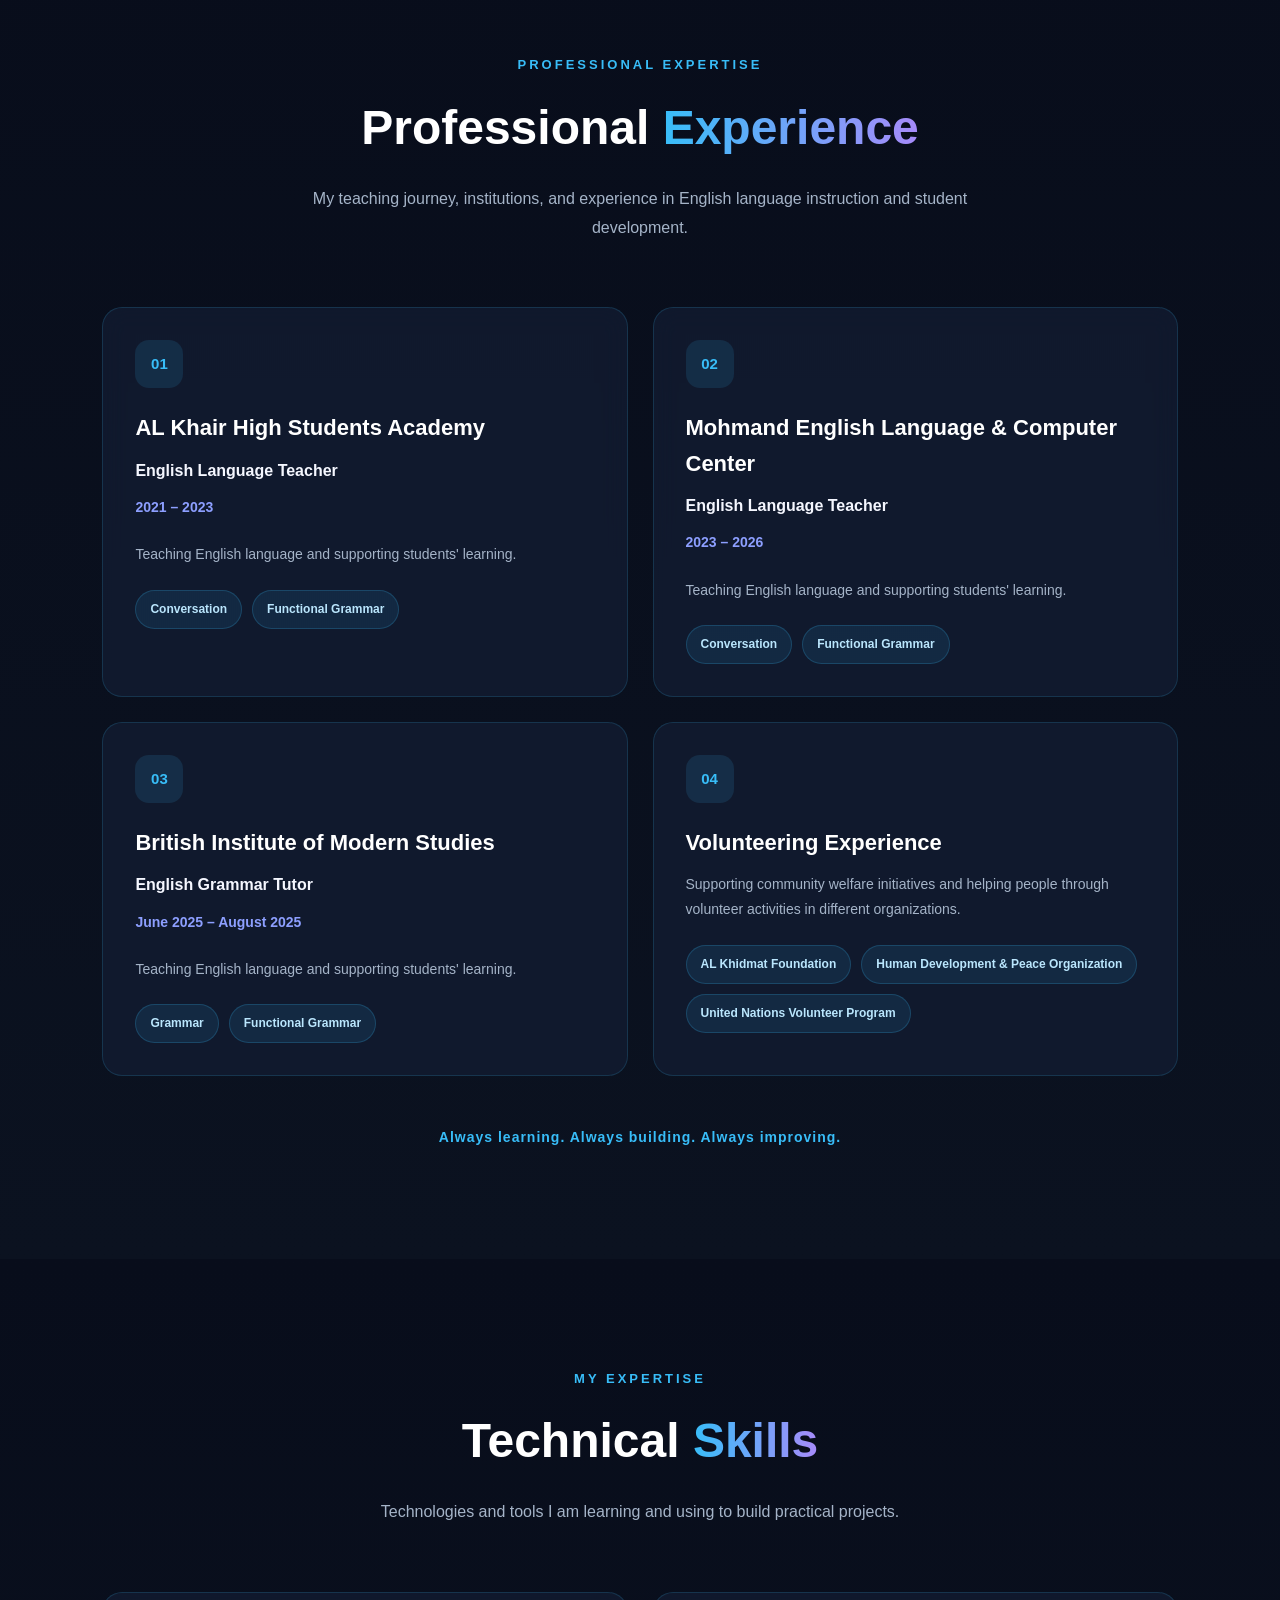
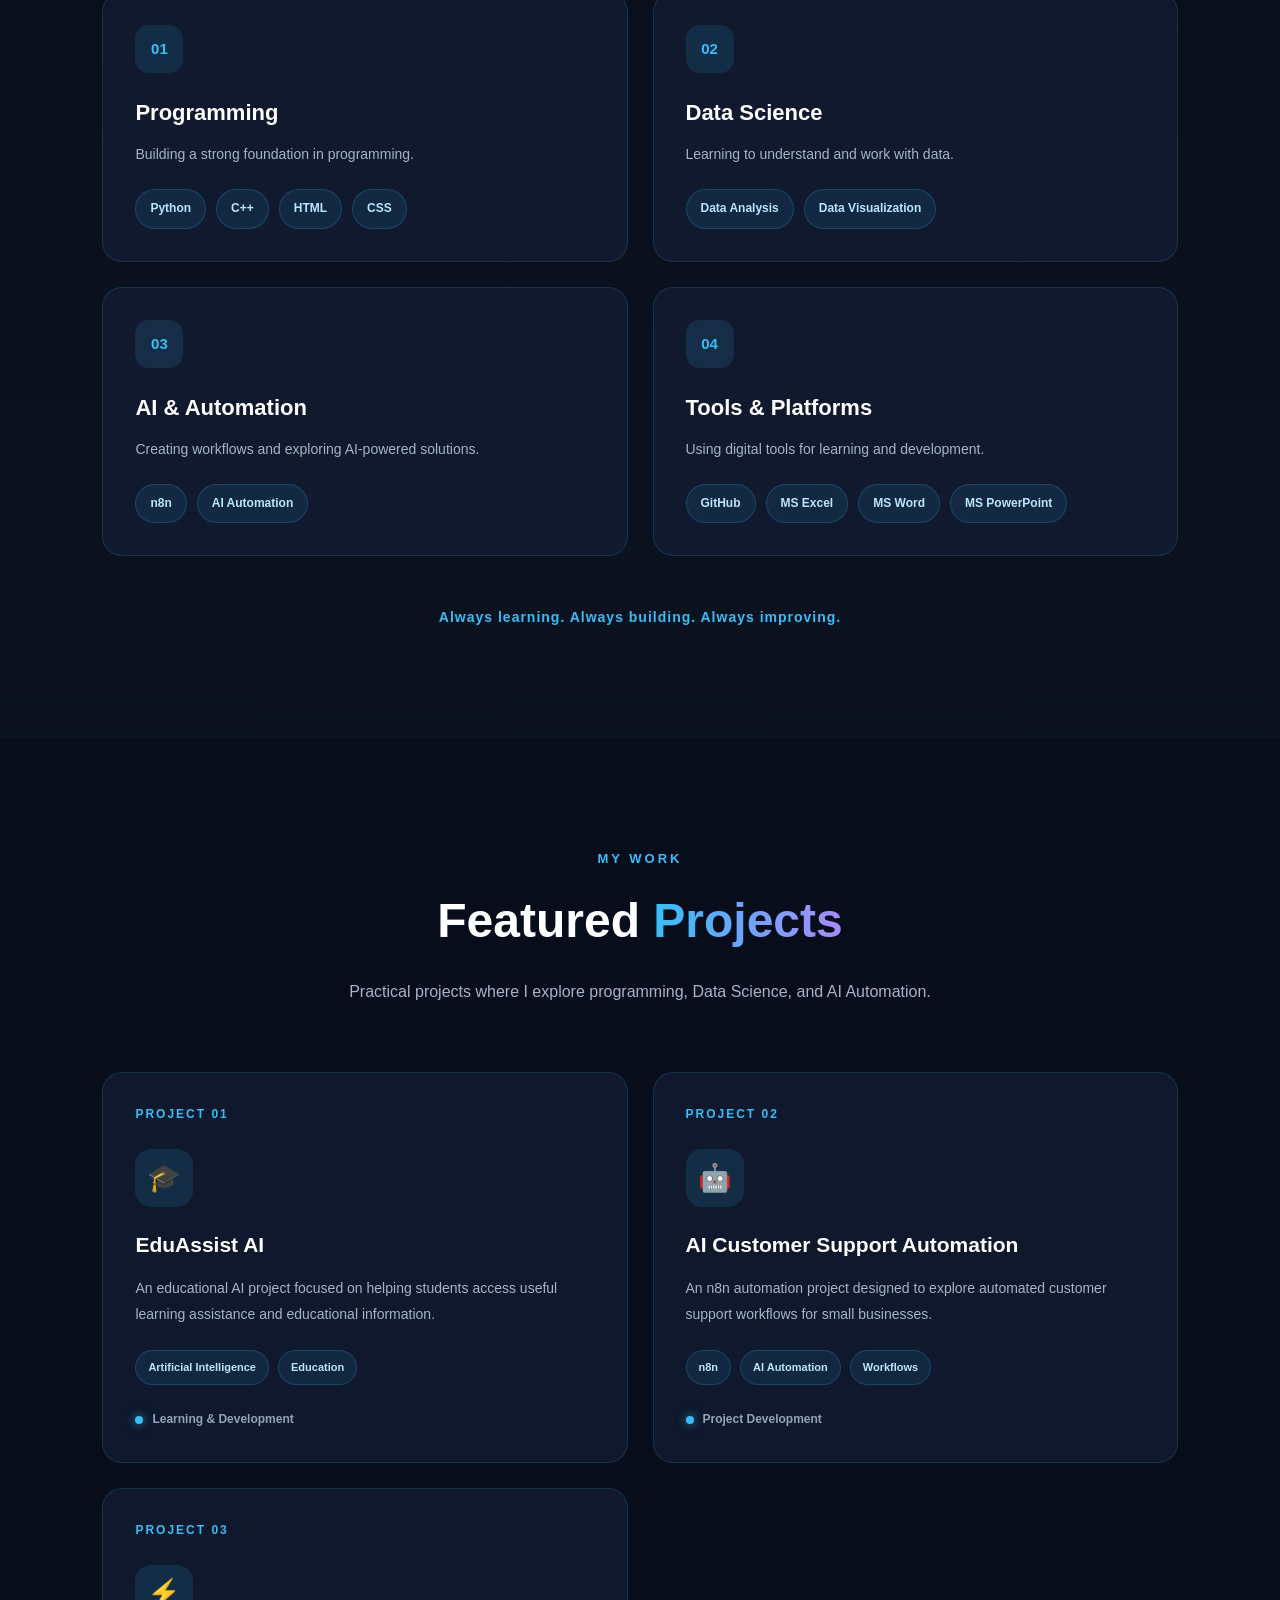
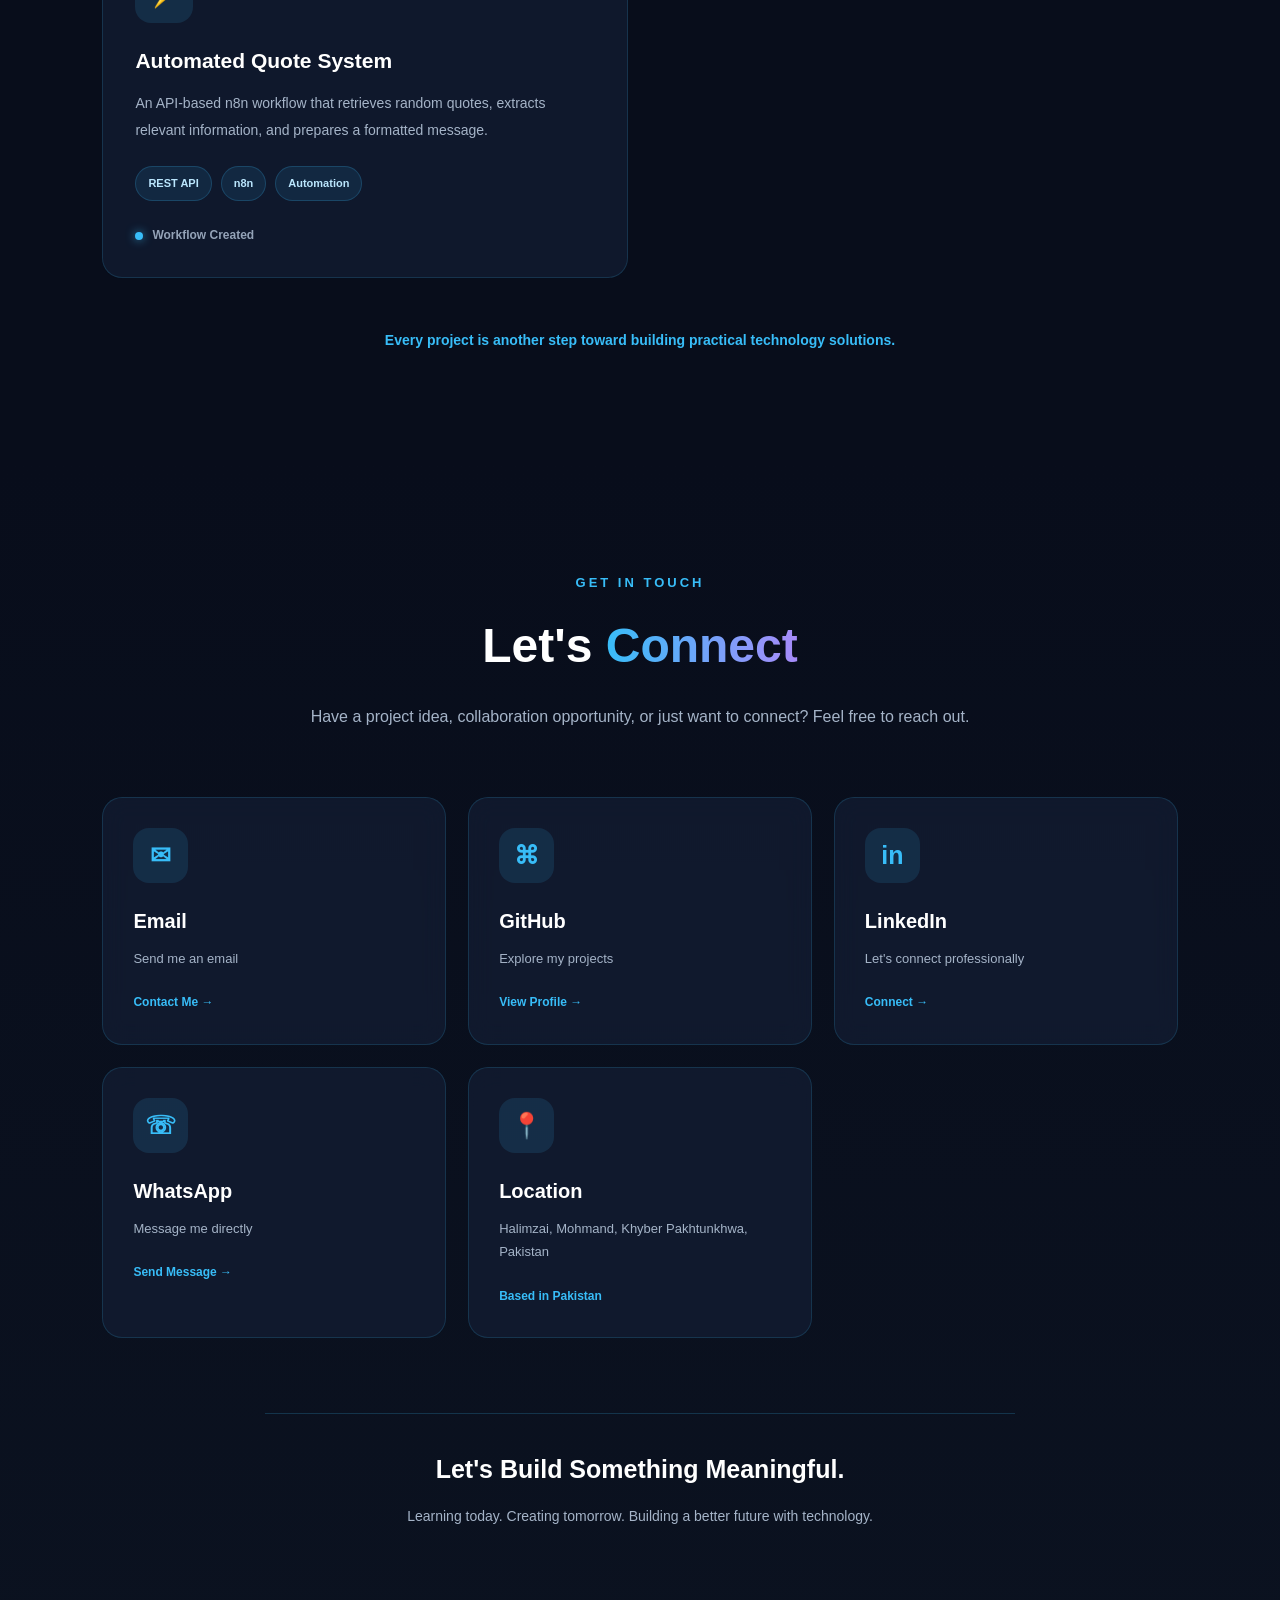
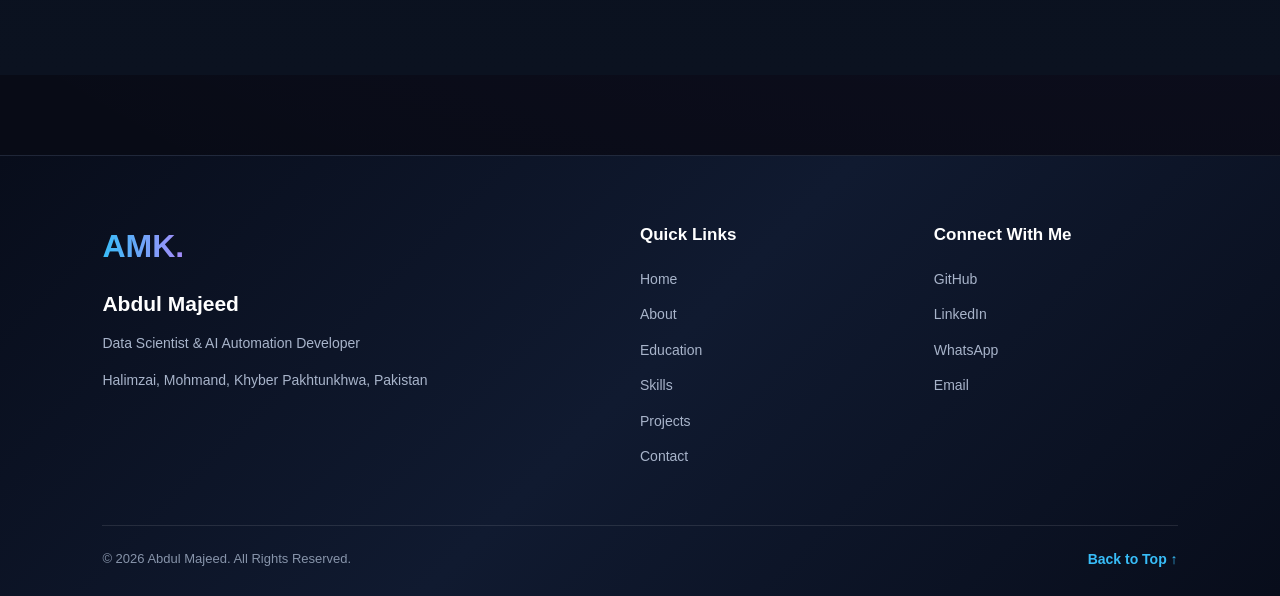
==== commit f2b9fe27: "Change visual tag from 'AM' to 'AMK'" ====
--- a/index.html
+++ b/index.html
@@ -191,7 +191,7 @@
 
             <!-- Decorative identity card -->
             <div class="visual-tag">
-                <span>AM</span>
+                <span>AMK</span>
                 <small>DATA • AI • AUTOMATION</small>
             </div>
 
